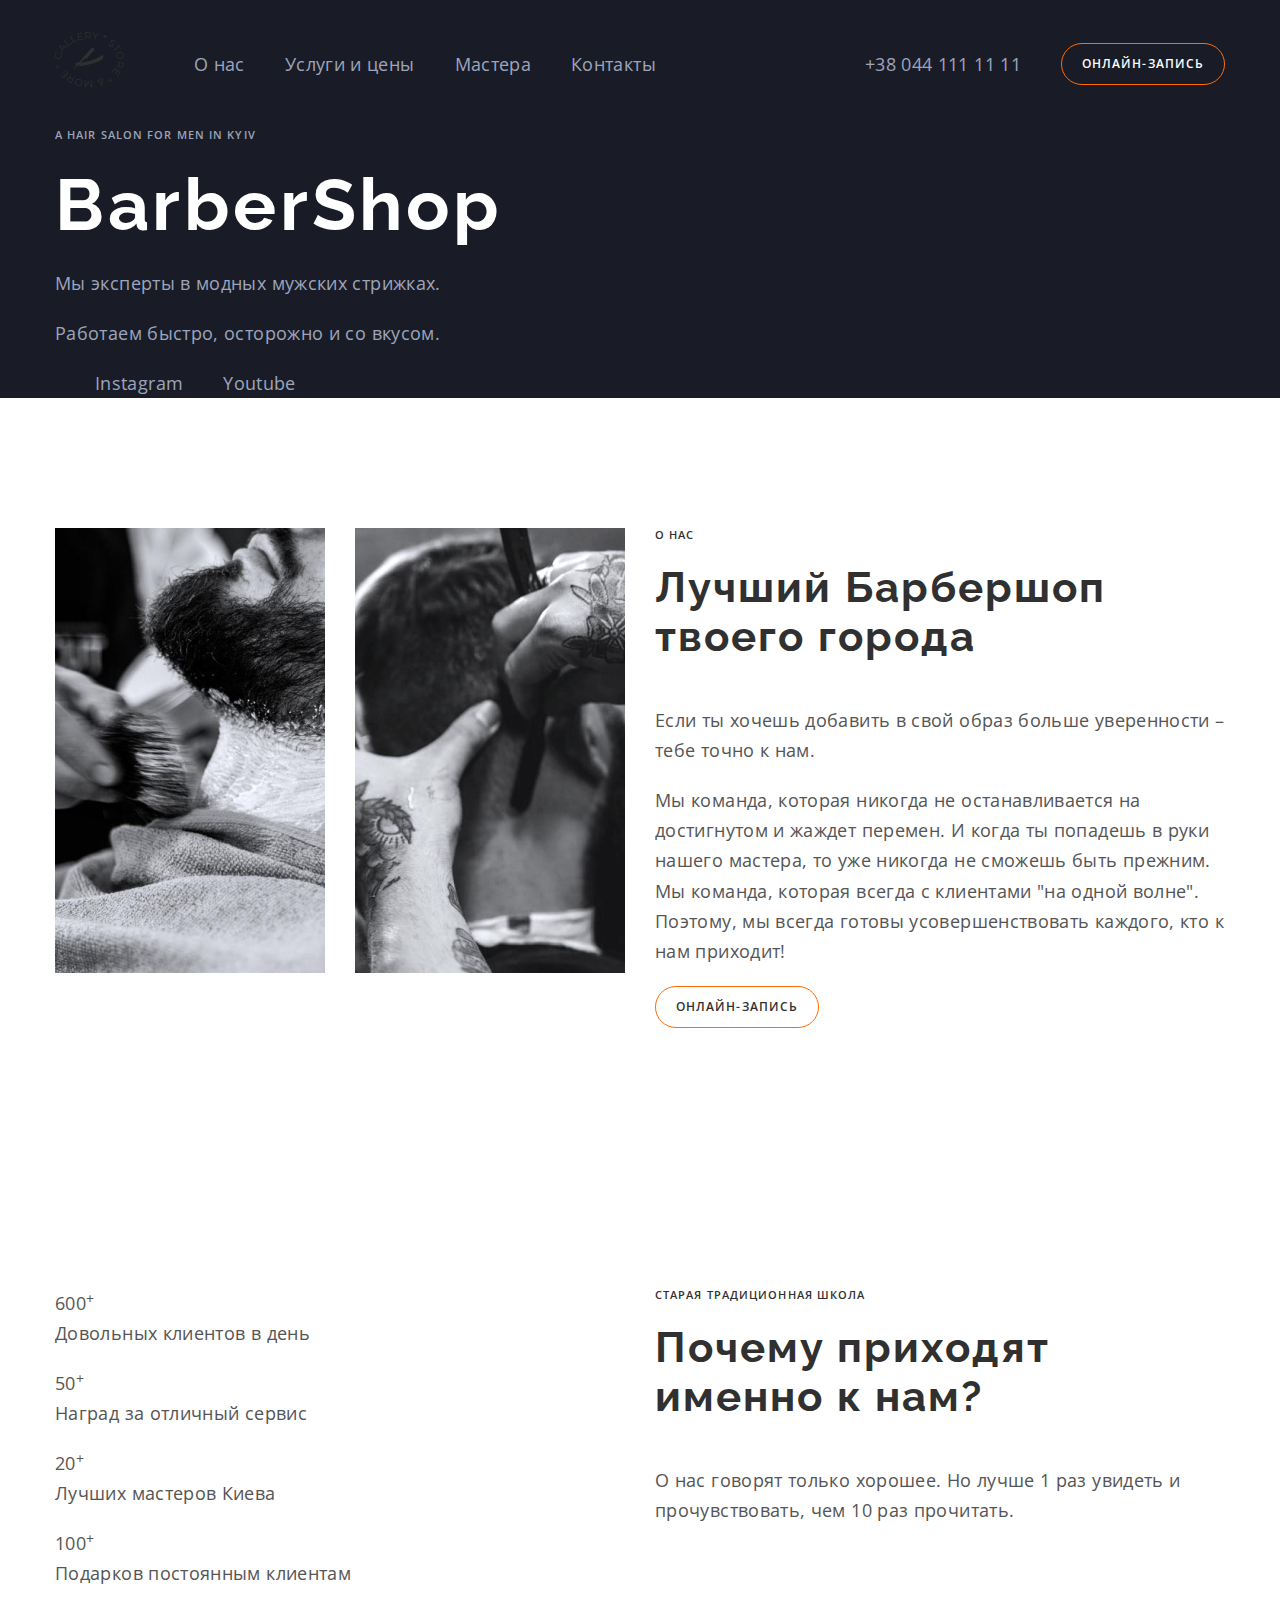
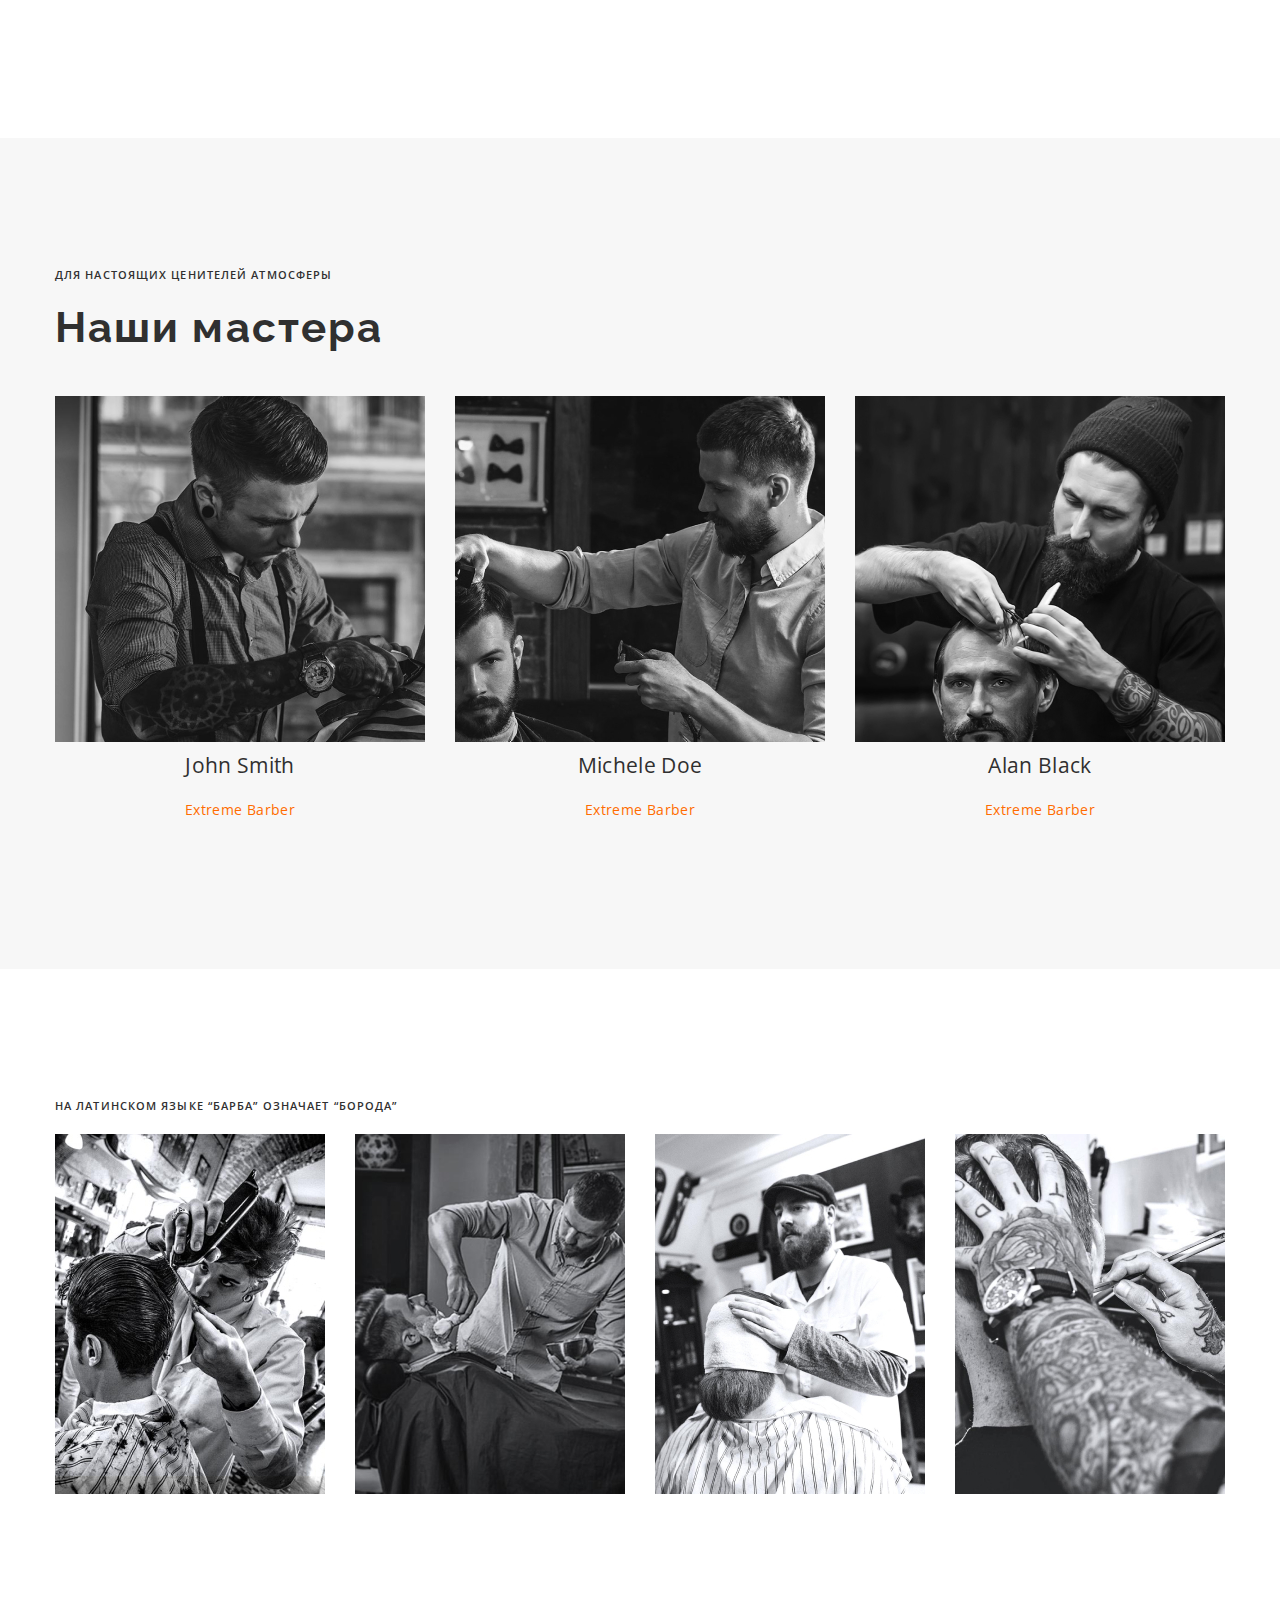
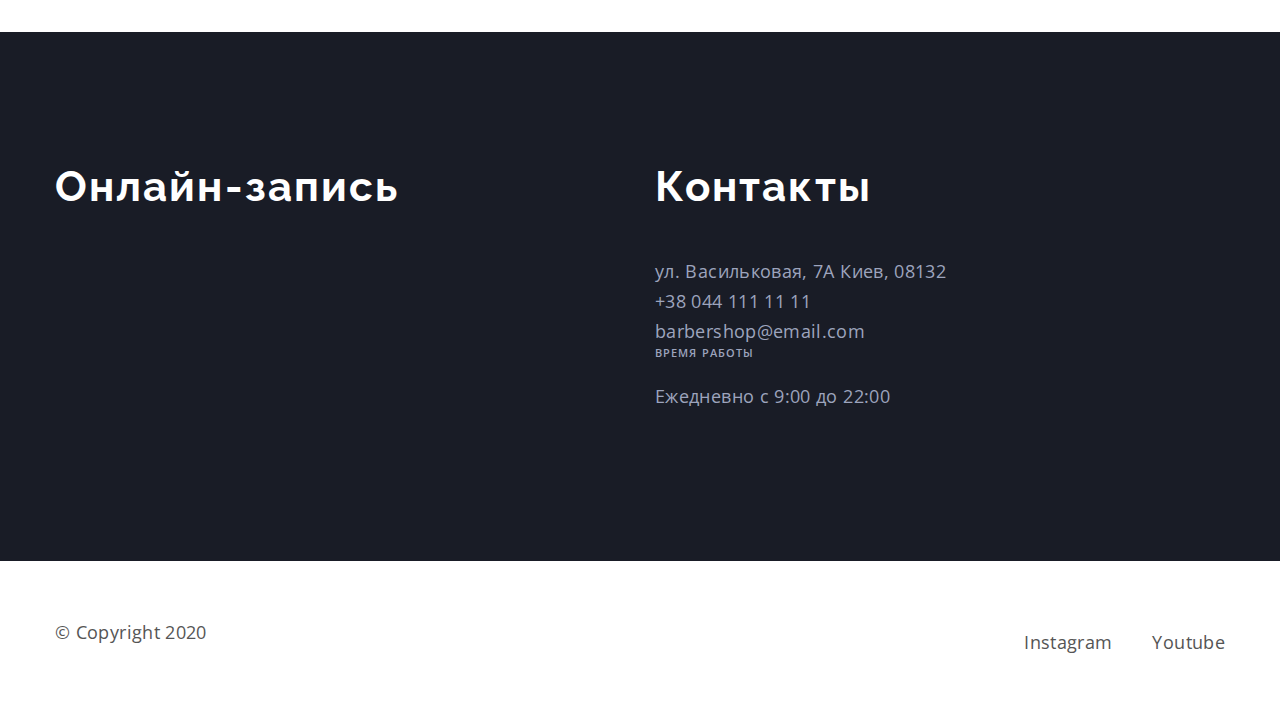
==== index.html @ 0abf2028 "box model" ====
<!DOCTYPE html>
<html lang="ru">
  <head>
    <meta charset="UTF-8" />
    <meta name="viewport" content="width=device-width, initial-scale=1.0" />
    <meta http-equiv="X-UA-Compatible" content="ie=edge" />
    <title>BarberShop</title>
    <link rel="preconnect" href="https://fonts.gstatic.com" />
    <link href="https://fonts.googleapis.com/css2?family=Open+Sans:wght@400;600;700&display=swap" rel="stylesheet" />
    <link
      rel="stylesheet"
      href="https://cdnjs.cloudflare.com/ajax/libs/modern-normalize/1.0.0/modern-normalize.min.css"
    />
    <link rel="stylesheet" href="./css/styles.css" />
  </head>
  <body>
    <header class="page-header dark-bg">
      <div class="container">
        <nav class="nav">
          <a class="link logo" href="./"><img src="./images/logo.svg" alt="Лого Барбершоп" /> </a>
          <ul class="menu list">
            <li class="menu-item"><a class="link" href="#about">О нас</a></li>
            <li class="menu-item"><a class="link" href="#price">Услуги и цены</a></li>
            <li class="menu-item"><a class="link" href="#team">Мастера</a></li>
            <li class="menu-item"><a class="link" href="#contacts">Контакты</a></li>
          </ul>
        </nav>
        <a class="link" href="tel:+380441111111">+38 044 111 11 11</a>
        <a class="link btn" href="#contact-form">онлайн-запись</a>
      </div>
    </header>
    <main>
      <section class="dark-bg hero">
        <div class="container">
          <div class="hero-content">
            <p class="title-label" lang="en">A hair salon for men in Kyiv</p>
            <h1 class="title page-title" lang="en">BarberShop</h1>
            <p>Мы эксперты в модных мужских стрижках.</p>
            <p>Работаем быстро, осторожно и со вкусом.</p>
          </div>
          <ul class="list socials-list">
            <li class="socials-item">
              <a class="link socials-link" href="https://www.instagram.com/" target="_blank" rel="noopener noreferrer"
                >Instagram</a
              >
            </li>
            <li class="socials-item">
              <a class="link socials-link" href="https://www.facebook.com/" target="_blank" rel="noopener noreferrer"
                >Youtube</a
              >
            </li>
          </ul>
        </div>
      </section>
      <section class="section about" id="about">
        <div class="container flexbox">
          <ul class="list flexbox content-box">
            <li class="content-box">
              <img src="./images/about/img-1.jpg" width="270" height="445" alt="Барбер за работой" />
            </li>
            <li class="content-box">
              <img src="./images/about/img-2.jpg" width="270" height="445" alt="Стрижка опасной бритвой" />
            </li>
          </ul>
          <div class="content-box">
            <p class="title-label">О нас</p>
            <h2 class="title section-title">Лучший Барбершоп твоего города</h2>
            <p>Если ты хочешь добавить в свой образ больше уверенности – тебе точно к нам.</p>
            <p>
              Мы команда, которая никогда не останавливается на достигнутом и жаждет перемен. И когда ты попадешь в руки
              нашего мастера, то
              <span class="white-space">уже никогда не сможешь быть прежним</span>. Мы команда, которая всегда с
              клиентами "на одной волне". Поэтому, мы всегда готовы усовершенствовать каждого, кто к нам приходит!
            </p>
            <button class="btn" type="button">онлайн-запись</button>
          </div>
        </div>
      </section>
      <!--<section class="price dark-bg" id="price">
        <p class="title-label">Проведи время в компании лучших мастеров</p>
        <h2 class="title section-title">Услуги и цены</h2>
        <ul class="list">
          <li><span>Мужская стрижка</span><span>от 300 грн.</span></li>
          <li><span>Стрижка бороды</span><span>от 200 грн.</span></li>
          <li><span>Стрижка усов</span><span>от 200 грн.</span></li>
          <li><span>Бритье опасной бритвой</span><span>от 200 грн.</span></li>
        </ul>
        <ul class="list">
          <li><span>Cтрижка у стажера</span><span>от 50 грн.</span></li>
          <li><span>Стрижка под насадку</span><span>от 200 грн.</span></li>
          <li><span>Детская стрижка (до 12 лет)</span><span>от 300 грн.</span></li>
          <li><span>Камуфлирование седины</span><span>от 200 грн.</span></li>
        </ul>
        <a class="link btn" href="#contact-form">онлайн-запись</a>
      </section>-->
      <section class="section benefits">
        <div class="container flexbox">
          <ul class="list content-box">
            <li>
              <span>600<sup>+</sup></span>
              <p>Довольных клиентов в день</p>
            </li>
            <li>
              <span>50<sup>+</sup></span>
              <p>Наград за отличный сервис</p>
            </li>
            <li>
              <span>20<sup>+</sup></span>
              <p>Лучших мастеров Киева</p>
            </li>
            <li>
              <span>100<sup>+</sup></span>
              <p>Подарков постоянным клиентам</p>
            </li>
          </ul>
          <div class="content-box">
            <p class="title-label">старая традиционная школа</p>
            <h2 class="title section-title">Почему приходят именно к нам?</h2>
            <p>О нас говорят только хорошее. Но лучше 1 раз увидеть и прочувствовать, чем 10 раз прочитать.</p>
          </div>
        </div>
      </section>
      <section class="section team" id="team">
        <div class="container">
          <p class="title-label">для настоящих ценителей атмосферы</p>
          <h2 class="title section-title">Наши мастера</h2>
          <ul class="list card-set team-list">
            <li class="item team-item">
              <img src="./images/team/img1.jpg" width="370" height="346" alt="Джон Смит" />
              <h3 class="team-item-name" lang="en">John Smith</h3>
              <p class="team-item-position" lang="en">Extreme Barber</p>
            </li>
            <li class="item team-item">
              <img src="./images/team/img2.jpg" width="370" height="346" alt="Майкл Доу" />
              <h3 class="team-item-name" lang="en">Michele Doe</h3>
              <p class="team-item-position" lang="en">Extreme Barber</p>
            </li>
            <li class="item team-item">
              <img src="./images/team/img3.jpg" width="370" height="346" alt="Алан Блэк" />
              <h3 class="team-item-name" lang="en">Alan Black</h3>
              <p class="team-item-position" lang="en">Extreme Barber</p>
            </li>
          </ul>
        </div>
      </section>
      <section class="section gallery">
        <div class="container">
          <p class="title-label">На латинском языке “барба” означает “борода”</p>
          <h2 class="title section-title visually-hidden">Галерея наших работ</h2>
          <ul class="list card-set">
            <li class="item gallery-item"><img src="./images/gallery/img-1.jpg" width="270" height="360" alt="" /></li>
            <li class="item gallery-item"><img src="./images/gallery/img-2.jpg" width="270" height="360" alt="" /></li>
            <li class="item gallery-item"><img src="./images/gallery/img-3.jpg" width="270" height="360" alt="" /></li>
            <li class="item gallery-item"><img src="./images/gallery/img-4.jpg" width="270" height="360" alt="" /></li>
          </ul>
        </div>
      </section>
      <div class="dark-bg">
        <div class="container flexbox">
          <section class="section content-box" id="contact-form">
            <h2 class="title section-title">Онлайн-запись</h2>
          </section>
          <section class="section content-box" id="contacts">
            <h2 class="title section-title">Контакты</h2>

            <address class="address">
              <ul class="list">
                <li>
                  <a class="link" href="https://goo.gl/maps/eCWbHf3CezRjAHAw8" target="_blank" rel="noopener noreferrer"
                    >ул. Васильковая, 7А Киев, 08132</a
                  >
                </li>
                <li><a class="link" href="tel:+380441111111">+38 044 111 11 11</a></li>
                <li><a class="link" href="mailto:barbershop@email.com">barbershop@email.com</a></li>
              </ul>
            </address>
            <section>
              <p class="title-label">время работы</p>
              <p>Ежедневно с 9:00 до 22:00</p>
            </section>
          </section>
        </div>
      </div>
    </main>
    <footer class="footer">
      <div class="container">
        <p>&copy; Copyright 2020</p>
        <ul class="list socials-list">
          <li class="socials-item">
            <a class="link socials-link" href="https://www.instagram.com/" target="_blank" rel="noopener noreferrer"
              >Instagram</a
            >
          </li>
          <li class="socials-item">
            <a class="link socials-link" href="https://www.facebook.com/" target="_blank" rel="noopener noreferrer"
              >Youtube</a
            >
          </li>
        </ul>
      </div>
    </footer>
  </body>
</html>
---- css/styles.css ----
@font-face {
  font-family: "Raleway";
  src: url(../fonts/raleway-v19-latin_cyrillic/raleway-v19-latin_cyrillic-700.woff) format("woff"),
    url(../fonts/raleway-v19-latin_cyrillic/raleway-v19-latin_cyrillic-700.woff2) format("woff2");
  font-weight: 700;
  font-style: normal;
  font-display: swap;
}

:root {
  --main-text-cl: #555555;
  --title-cl: #303030;
  --accent-cl: #ff6c00;
  --alt-text-cl: #9da4bd;
  --alt-title-cl: #ffffff;

  --dark-bg: #191c26;
  --second-bg: #f7f7f7;

  --main-font: "Open Sans", sans-serif;
  --title-font: "Raleway", sans-serif;
}

html {
  box-sizing: border-box;
}

*,
*::before,
*::after {
  box-sizing: inherit;
}

body {
  font-family: var(--main-font);
  font-size: 18px;
  line-height: 1.67;
  letter-spacing: 0.02em;
  color: var(--main-text-cl);
}

h1,
h2,
h3,
p {
  margin-top: 0;
}

p {
  margin-bottom: 20px;
}

.container {
  width: 1200px;
  padding-left: 15px;
  padding-right: 15px;
  margin-left: auto;
  margin-right: auto;
}

.visually-hidden {
  position: absolute !important;
  clip: rect(1px 1px 1px 1px);
  clip: rect(1px, 1px, 1px, 1px);
  padding: 0 !important;
  border: 0 !important;
  height: 1px !important;
  width: 1px !important;
  overflow: hidden;
}

.link {
  color: inherit;
  text-decoration: none;
}

.link:hover,
.link:focus {
  color: var(--accent-cl);
}

.list {
  margin: 0;
  padding-left: 0;
  list-style: none;
}

.address {
  font-style: inherit;
}

.menu {
  display: inline-flex;
}

.menu-item:not(:last-child) {
  margin-right: 40px;
}

.socials-list {
  display: flex;
}

.socials-item {
  margin-left: 40px;
}

.logo {
  display: inline-block;
  margin-right: 70px;
}

.btn {
  min-width: 160px;
  min-height: 40px;
  padding: 12px 20px;
  border: 1px solid var(--accent-cl);
  border-radius: 25px;
  font-weight: 600;
  font-size: 12px;
  line-height: 1.33;
  letter-spacing: 0.09em;
  text-transform: uppercase;
  color: var(--title-cl);
  background-color: transparent;
}

.btn:hover,
.btn:focus {
  color: var(--alt-title-cl);
  background-color: var(--accent-cl);
}

.title {
  font-family: var(--title-font);
  letter-spacing: 0.05em;
  color: #303030;
}

/* .white-space {
  white-space: nowrap;
} */

.page-title {
  margin-bottom: 20px;
  font-size: 72px;
  line-height: 1.18;
}

.section {
  padding-top: 130px;
  padding-bottom: 130px;
}

.section-title {
  margin-bottom: 44px;
  font-size: 42px;
  line-height: 1.17;
}

.flexbox {
  display: flex;
  justify-content: space-between;
}

.content-box {
  flex-basis: calc((100% - 30px) / 2);
  /* background-color: #eee; */
}

.title-label {
  margin-bottom: 20px;
  font-weight: 600;
  font-size: 11px;
  line-height: 1.36;
  letter-spacing: 0.1em;
  text-transform: uppercase;
  color: var(--title-cl);
}
.card-set {
  display: flex;
  flex-wrap: wrap;
  margin-left: -30px;
  margin-top: -30px;
}

.item {
  margin-left: 30px;
  margin-top: 30px;
}

.page-header {
  padding-top: 32px;
  padding-bottom: 32px;
}

.page-header .container {
  display: flex;
  align-items: center;
}

.page-header .btn {
  margin-left: 40px;
}

.nav {
  display: flex;
  align-items: center;
  margin-right: auto;
}

.hero-content {
  width: calc(100% / 12 * 5);
}

.team {
  background-color: var(--second-bg);
}

.team-item {
  flex-basis: calc((100% - 3 * 30px) / 3);
  text-align: center;
}

.team-item-name {
  font-weight: 400;
  line-height: 1.39;
  color: var(--title-cl);
}

.team-item-position {
  font-size: 14px;
  line-height: 1.36;
  color: var(--accent-cl);
}

.gallery-item {
  flex-basis: calc((100% - 4 * 30px) / 4);
  text-align: center;
}

.footer {
  padding-top: 56px;
  padding-bottom: 56px;
}

.footer .container {
  display: flex;
  justify-content: space-between;
  align-items: center;
}

.dark-bg {
  background-color: var(--dark-bg);
  color: var(--alt-text-cl);
}

.dark-bg .title,
.dark-bg .btn {
  color: var(--alt-title-cl);
}

.dark-bg .title-label {
  color: var(--alt-text-cl);
}
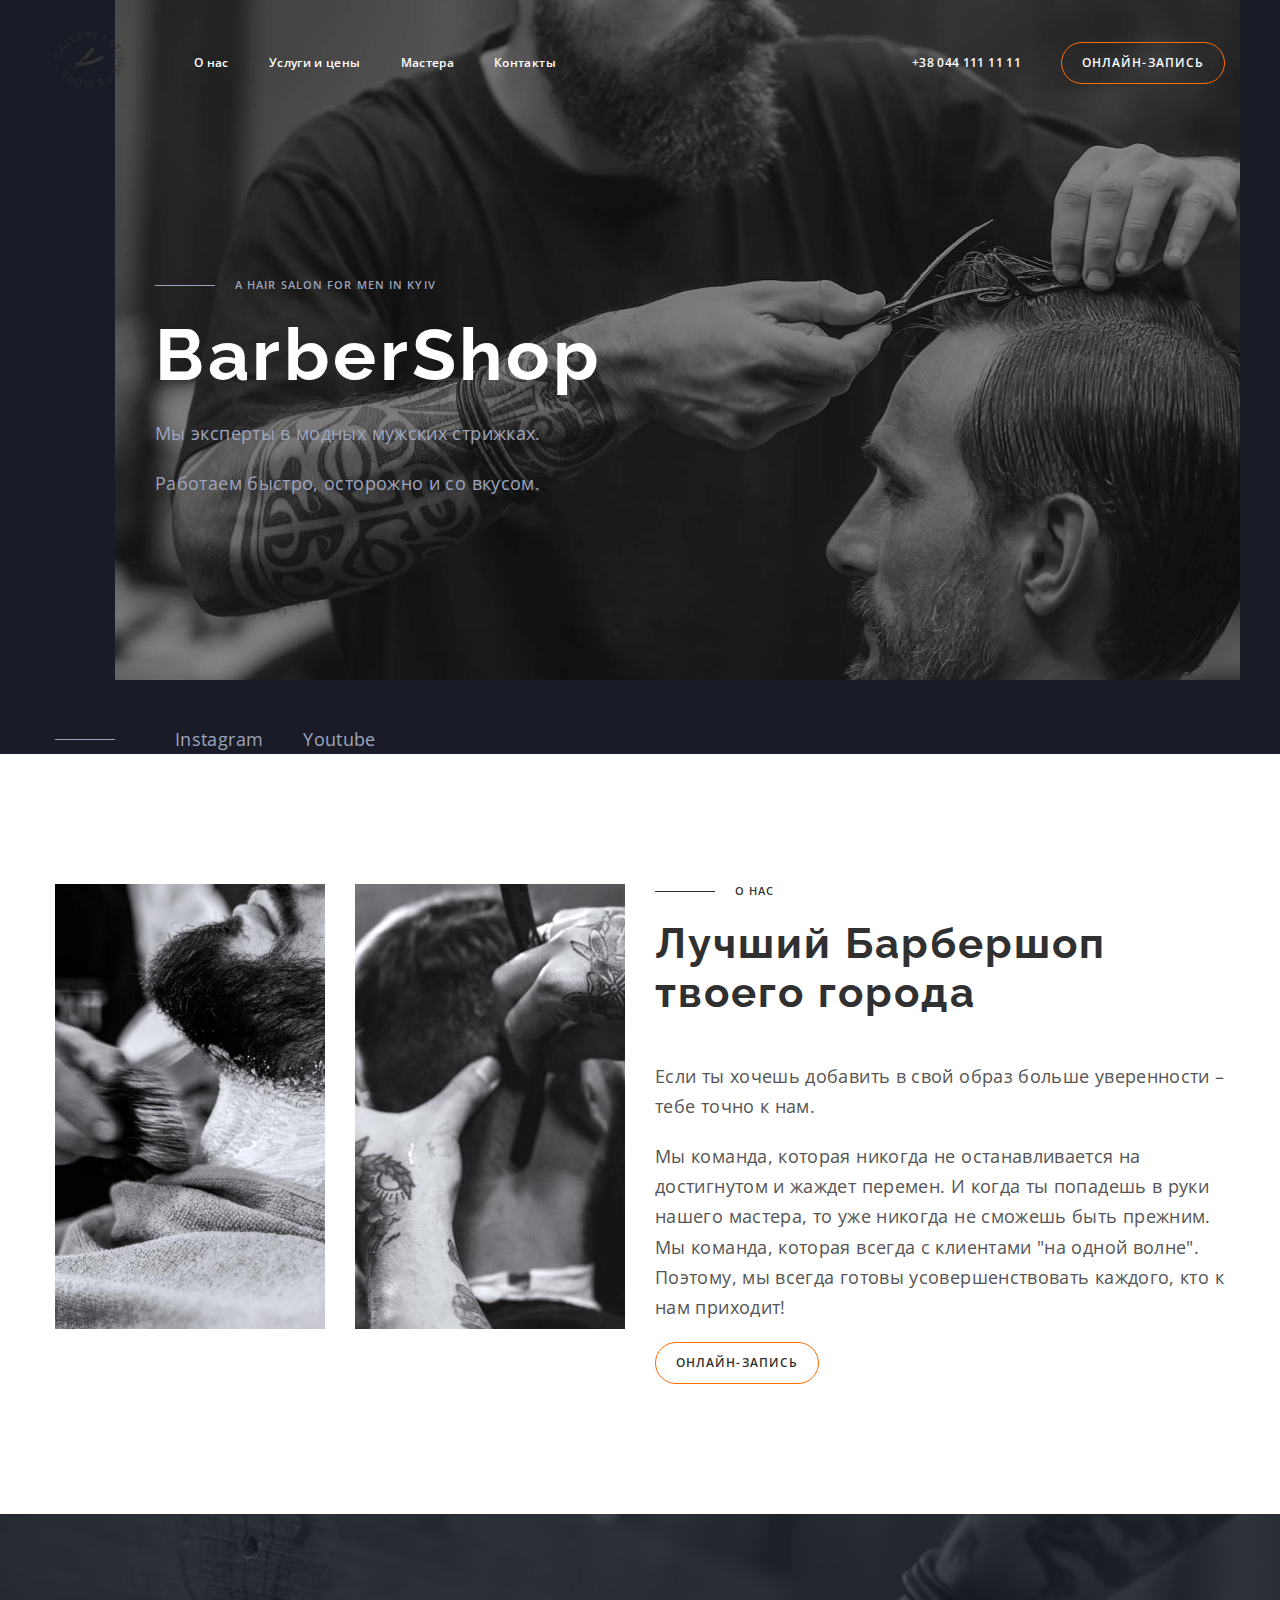
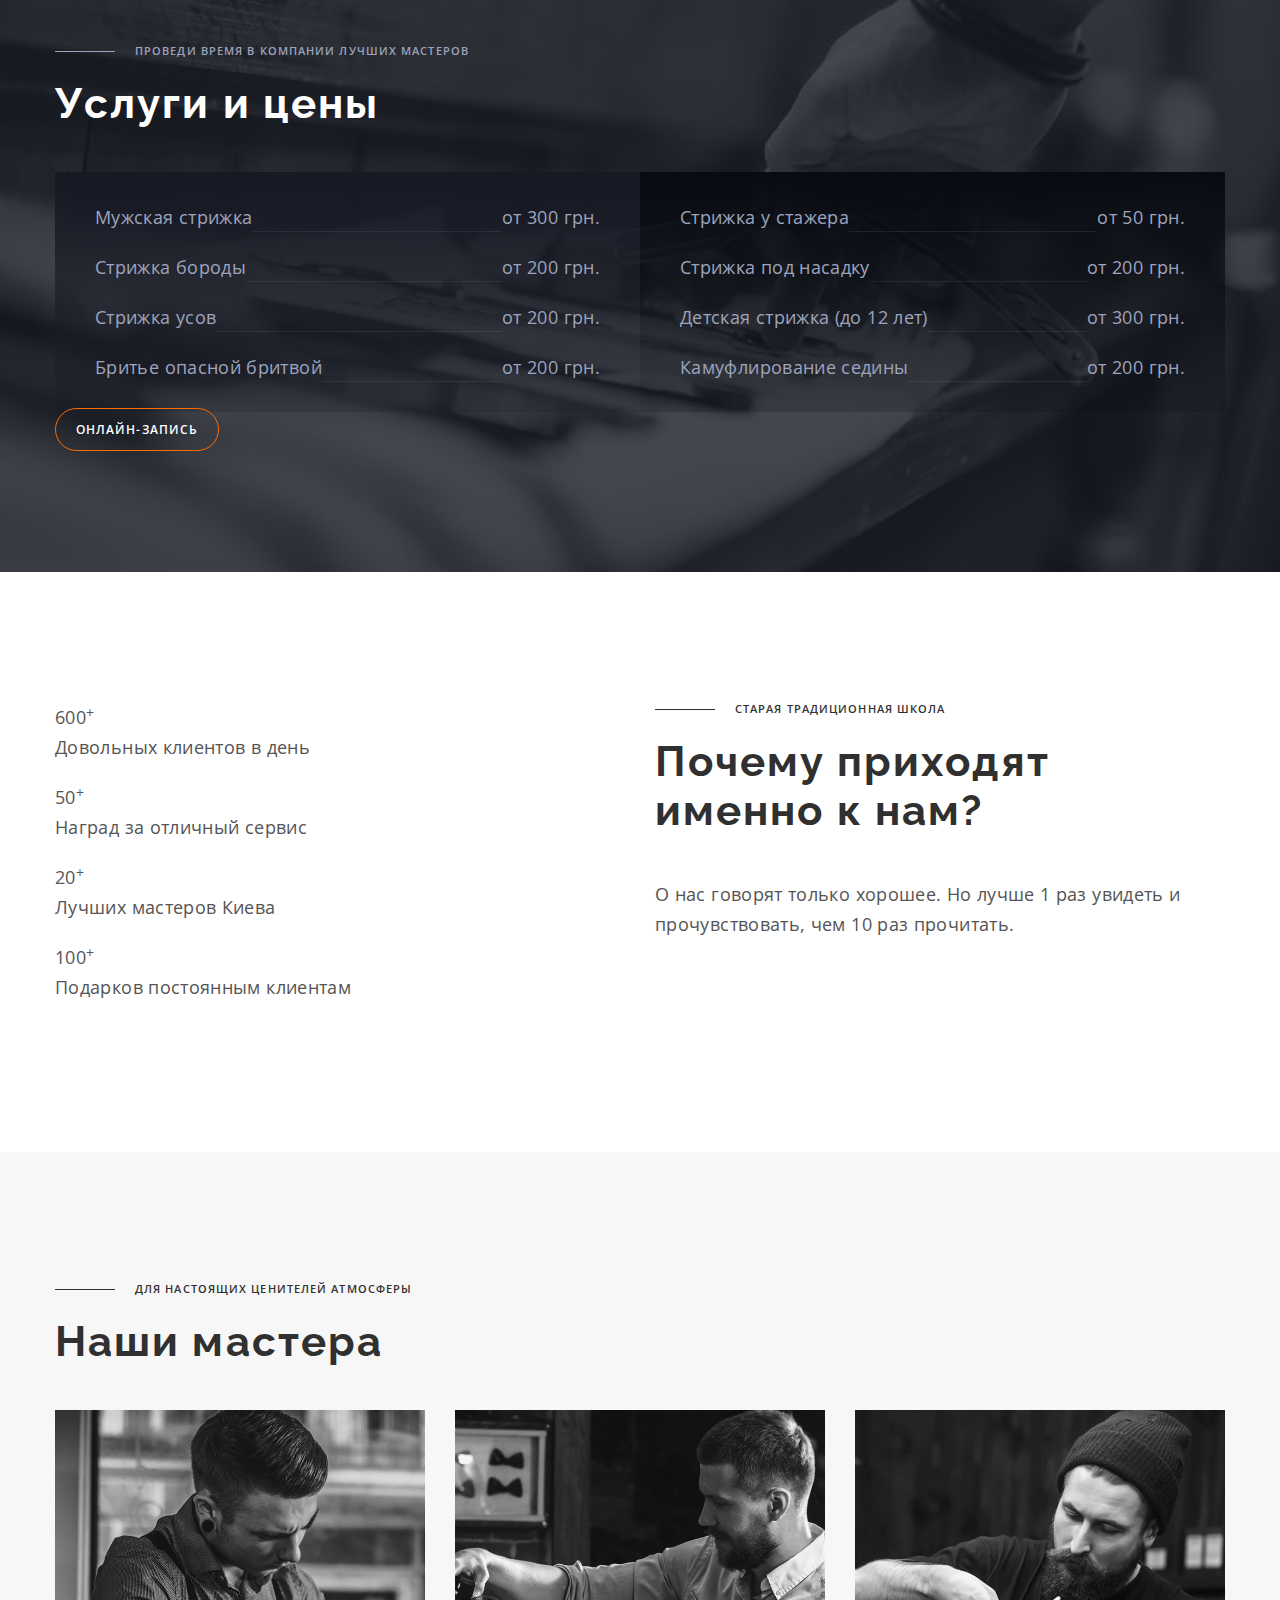
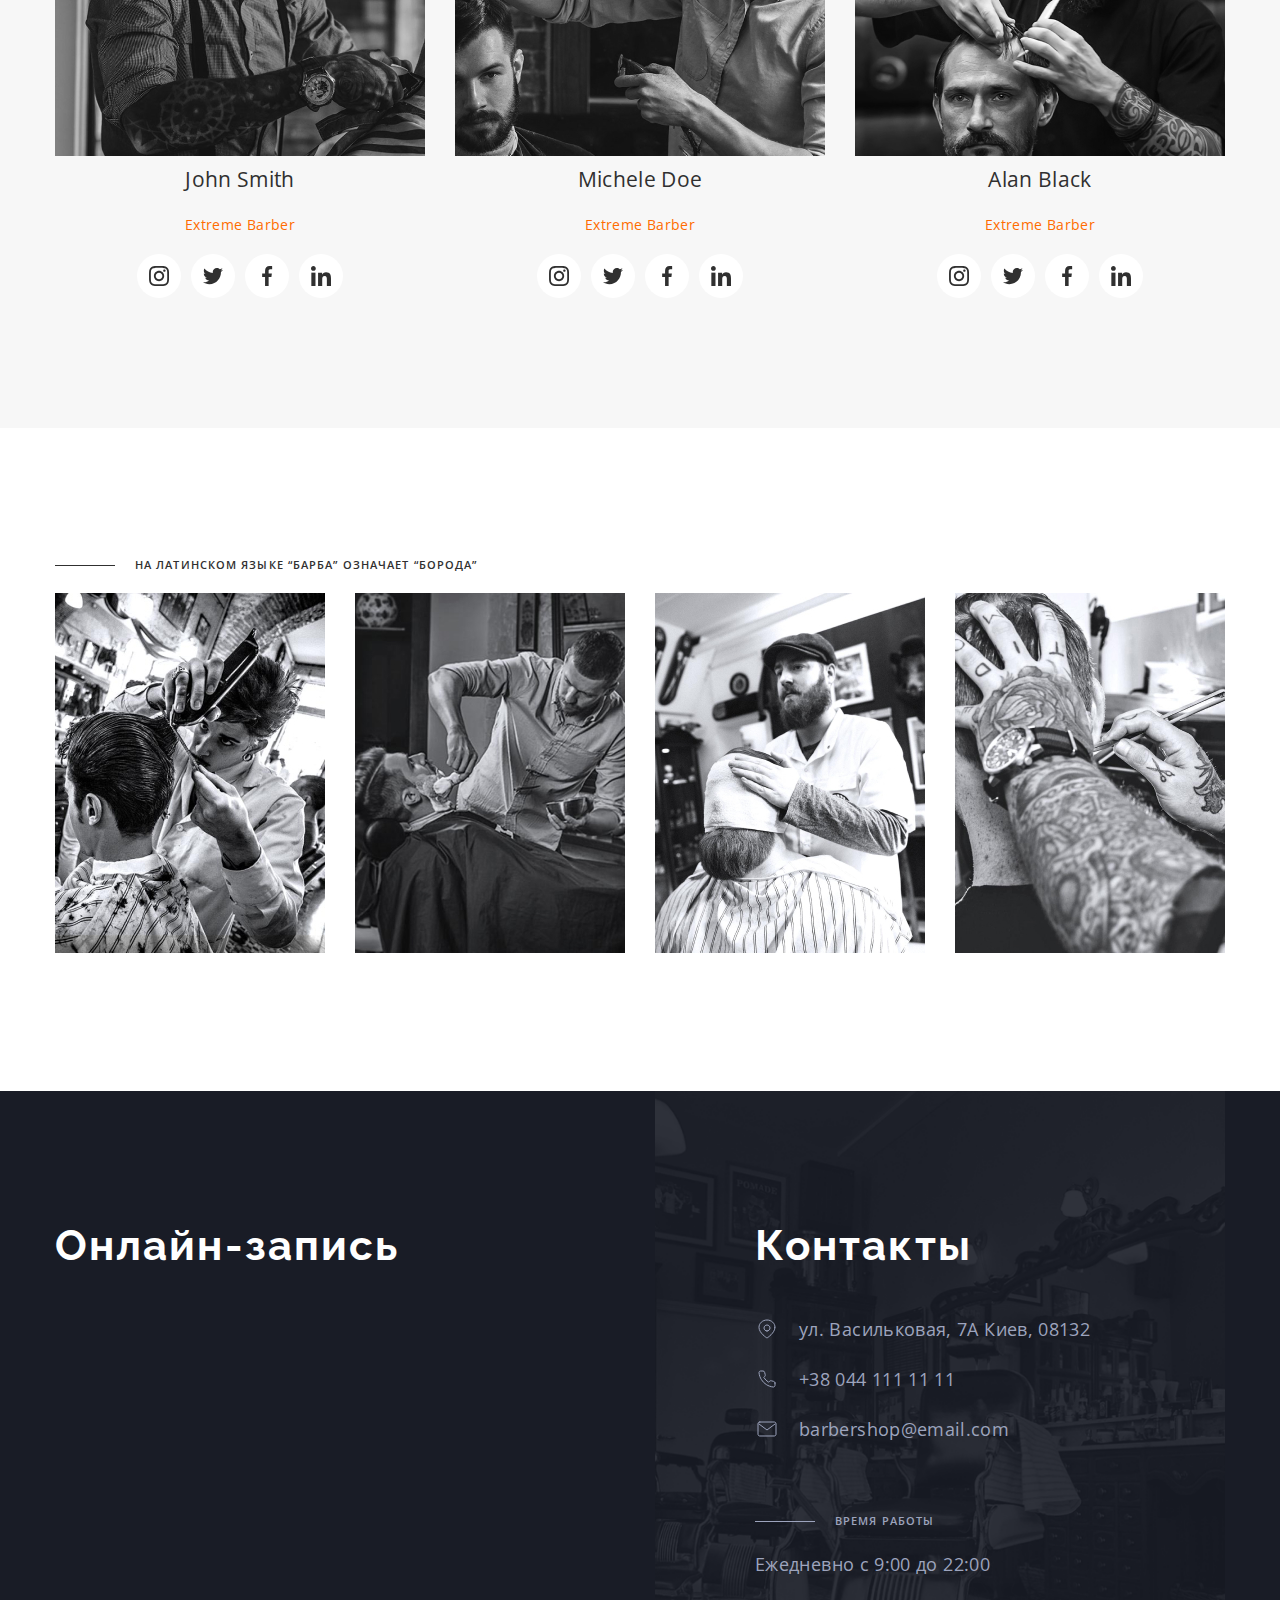
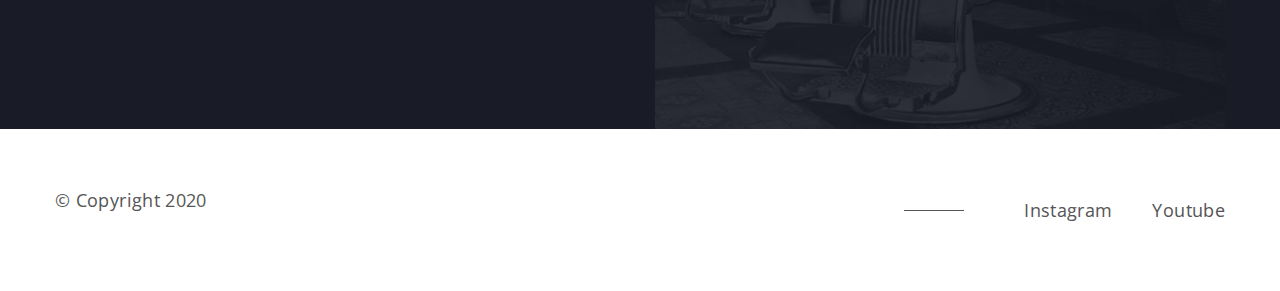
==== commit f9b398dd: "background/svg sprite" ====
--- a/index.html
+++ b/index.html
@@ -14,44 +14,45 @@
     <link rel="stylesheet" href="./css/styles.css" />
   </head>
   <body>
-    <header class="page-header dark-bg">
+    <header class="hero-header dark-bg">
       <div class="container">
-        <nav class="nav">
-          <a class="link logo" href="./"><img src="./images/logo.svg" alt="Лого Барбершоп" /> </a>
-          <ul class="menu list">
-            <li class="menu-item"><a class="link" href="#about">О нас</a></li>
-            <li class="menu-item"><a class="link" href="#price">Услуги и цены</a></li>
-            <li class="menu-item"><a class="link" href="#team">Мастера</a></li>
-            <li class="menu-item"><a class="link" href="#contacts">Контакты</a></li>
-          </ul>
-        </nav>
-        <a class="link" href="tel:+380441111111">+38 044 111 11 11</a>
-        <a class="link btn" href="#contact-form">онлайн-запись</a>
-      </div>
-    </header>
-    <main>
-      <section class="dark-bg hero">
-        <div class="container">
+        <section class="top-panel">
+          <nav class="nav">
+            <a class="link logo" href="./"><img src="./images/logo.svg" alt="Лого Барбершоп" /> </a>
+            <ul class="menu list">
+              <li class="menu-item"><a class="link" href="#about">О нас</a></li>
+              <li class="menu-item"><a class="link" href="#price">Услуги и цены</a></li>
+              <li class="menu-item"><a class="link" href="#team">Мастера</a></li>
+              <li class="menu-item"><a class="link" href="#contacts">Контакты</a></li>
+            </ul>
+          </nav>
+          <a class="link" href="tel:+380441111111">+38 044 111 11 11</a>
+          <a class="link btn" href="#contact-form">онлайн-запись</a>
+        </section>
+
+        <section class="">
           <div class="hero-content">
-            <p class="title-label" lang="en">A hair salon for men in Kyiv</p>
+            <p class="title-label line" lang="en">A hair salon for men in Kyiv</p>
             <h1 class="title page-title" lang="en">BarberShop</h1>
             <p>Мы эксперты в модных мужских стрижках.</p>
             <p>Работаем быстро, осторожно и со вкусом.</p>
           </div>
-          <ul class="list socials-list">
+          <ul class="list socials-list line">
             <li class="socials-item">
-              <a class="link socials-link" href="https://www.instagram.com/" target="_blank" rel="noopener noreferrer"
-                >Instagram</a
-              >
+              <a class="link socials-link" href="https://www.instagram.com/" target="_blank" rel="noopener noreferrer">
+                Instagram
+              </a>
             </li>
             <li class="socials-item">
-              <a class="link socials-link" href="https://www.facebook.com/" target="_blank" rel="noopener noreferrer"
-                >Youtube</a
-              >
-            </li>
-          </ul>
-        </div>
-      </section>
+              <a class="link socials-link" href="https://www.facebook.com/" target="_blank" rel="noopener noreferrer">
+                Youtube
+              </a>
+            </li>
+          </ul>
+        </section>
+      </div>
+    </header>
+    <main>
       <section class="section about" id="about">
         <div class="container flexbox">
           <ul class="list flexbox content-box">
@@ -63,7 +64,7 @@
             </li>
           </ul>
           <div class="content-box">
-            <p class="title-label">О нас</p>
+            <p class="title-label line">О нас</p>
             <h2 class="title section-title">Лучший Барбершоп твоего города</h2>
             <p>Если ты хочешь добавить в свой образ больше уверенности – тебе точно к нам.</p>
             <p>
@@ -76,23 +77,29 @@
           </div>
         </div>
       </section>
-      <!--<section class="price dark-bg" id="price">
-        <p class="title-label">Проведи время в компании лучших мастеров</p>
-        <h2 class="title section-title">Услуги и цены</h2>
-        <ul class="list">
-          <li><span>Мужская стрижка</span><span>от 300 грн.</span></li>
-          <li><span>Стрижка бороды</span><span>от 200 грн.</span></li>
-          <li><span>Стрижка усов</span><span>от 200 грн.</span></li>
-          <li><span>Бритье опасной бритвой</span><span>от 200 грн.</span></li>
-        </ul>
-        <ul class="list">
-          <li><span>Cтрижка у стажера</span><span>от 50 грн.</span></li>
-          <li><span>Стрижка под насадку</span><span>от 200 грн.</span></li>
-          <li><span>Детская стрижка (до 12 лет)</span><span>от 300 грн.</span></li>
-          <li><span>Камуфлирование седины</span><span>от 200 грн.</span></li>
-        </ul>
-        <a class="link btn" href="#contact-form">онлайн-запись</a>
-      </section>-->
+      <section class="section price dark-bg" id="price">
+        <div class="container">
+          <p class="title-label line">Проведи время в компании лучших мастеров</p>
+          <h2 class="title section-title">Услуги и цены</h2>
+          <div class="price-wrap">
+            <ul class="list price-list">
+              <li class="price-item"><span class="price-serv">Мужская стрижка</span><span>от 300 грн.</span></li>
+              <li class="price-item"><span class="price-serv">Стрижка бороды</span><span>от 200 грн.</span></li>
+              <li class="price-item"><span class="price-serv">Стрижка усов</span><span>от 200 грн.</span></li>
+              <li class="price-item"><span class="price-serv">Бритье опасной бритвой</span><span>от 200 грн.</span></li>
+            </ul>
+            <ul class="list price-list">
+              <li class="price-item"><span class="price-serv">Cтрижка у стажера</span><span>от 50 грн.</span></li>
+              <li class="price-item"><span class="price-serv">Стрижка под насадку</span><span>от 200 грн.</span></li>
+              <li class="price-item">
+                <span class="price-serv">Детская стрижка (до 12 лет)</span><span>от 300 грн.</span>
+              </li>
+              <li class="price-item"><span class="price-serv">Камуфлирование седины</span><span>от 200 грн.</span></li>
+            </ul>
+          </div>
+          <a class="link btn" href="#contact-form">онлайн-запись</a>
+        </div>
+      </section>
       <section class="section benefits">
         <div class="container flexbox">
           <ul class="list content-box">
@@ -114,7 +121,7 @@
             </li>
           </ul>
           <div class="content-box">
-            <p class="title-label">старая традиционная школа</p>
+            <p class="title-label line">старая традиционная школа</p>
             <h2 class="title section-title">Почему приходят именно к нам?</h2>
             <p>О нас говорят только хорошее. Но лучше 1 раз увидеть и прочувствовать, чем 10 раз прочитать.</p>
           </div>
@@ -122,30 +129,120 @@
       </section>
       <section class="section team" id="team">
         <div class="container">
-          <p class="title-label">для настоящих ценителей атмосферы</p>
+          <p class="title-label line">для настоящих ценителей атмосферы</p>
           <h2 class="title section-title">Наши мастера</h2>
           <ul class="list card-set team-list">
             <li class="item team-item">
               <img src="./images/team/img1.jpg" width="370" height="346" alt="Джон Смит" />
               <h3 class="team-item-name" lang="en">John Smith</h3>
               <p class="team-item-position" lang="en">Extreme Barber</p>
+              <ul class="list social-icons">
+                <li class="social-icons-item">
+                  <a href="" class="social-icons-link" target="_blank" rel="noopener noreferrer">
+                    <svg class="social-icons-svg" width="20" height="20">
+                      <use href="./images/icons/sprite.svg#icon-instagram"></use>
+                    </svg>
+                  </a>
+                </li>
+                <li class="social-icons-item">
+                  <a href="" class="social-icons-link" target="_blank" rel="noopener noreferrer">
+                    <svg class="social-icons-svg">
+                      <use href="./images/icons/sprite.svg#icon-twitter"></use>
+                    </svg>
+                  </a>
+                </li>
+                <li class="social-icons-item">
+                  <a href="" class="social-icons-link" target="_blank" rel="noopener noreferrer">
+                    <svg class="social-icons-svg">
+                      <use href="./images/icons/sprite.svg#icon-facebook"></use>
+                    </svg>
+                  </a>
+                </li>
+                <li class="social-icons-item">
+                  <a href="" class="social-icons-link" target="_blank" rel="noopener noreferrer">
+                    <svg class="social-icons-svg">
+                      <use href="./images/icons/sprite.svg#icon-linkedin"></use>
+                    </svg>
+                  </a>
+                </li>
+              </ul>
             </li>
             <li class="item team-item">
               <img src="./images/team/img2.jpg" width="370" height="346" alt="Майкл Доу" />
               <h3 class="team-item-name" lang="en">Michele Doe</h3>
               <p class="team-item-position" lang="en">Extreme Barber</p>
+              <ul class="list social-icons">
+                <li class="social-icons-item">
+                  <a href="" class="social-icons-link" target="_blank" rel="noopener noreferrer">
+                    <svg class="social-icons-svg" width="20" height="20">
+                      <use href="./images/icons/sprite.svg#icon-instagram"></use>
+                    </svg>
+                  </a>
+                </li>
+                <li class="social-icons-item">
+                  <a href="" class="social-icons-link" target="_blank" rel="noopener noreferrer">
+                    <svg class="social-icons-svg">
+                      <use href="./images/icons/sprite.svg#icon-twitter"></use>
+                    </svg>
+                  </a>
+                </li>
+                <li class="social-icons-item">
+                  <a href="" class="social-icons-link" target="_blank" rel="noopener noreferrer">
+                    <svg class="social-icons-svg">
+                      <use href="./images/icons/sprite.svg#icon-facebook"></use>
+                    </svg>
+                  </a>
+                </li>
+                <li class="social-icons-item">
+                  <a href="" class="social-icons-link" target="_blank" rel="noopener noreferrer">
+                    <svg class="social-icons-svg">
+                      <use href="./images/icons/sprite.svg#icon-linkedin"></use>
+                    </svg>
+                  </a>
+                </li>
+              </ul>
             </li>
             <li class="item team-item">
               <img src="./images/team/img3.jpg" width="370" height="346" alt="Алан Блэк" />
               <h3 class="team-item-name" lang="en">Alan Black</h3>
               <p class="team-item-position" lang="en">Extreme Barber</p>
+              <ul class="list social-icons">
+                <li class="social-icons-item">
+                  <a href="" class="social-icons-link" target="_blank" rel="noopener noreferrer">
+                    <svg class="social-icons-svg" width="20" height="20">
+                      <use href="./images/icons/sprite.svg#icon-instagram"></use>
+                    </svg>
+                  </a>
+                </li>
+                <li class="social-icons-item">
+                  <a href="" class="social-icons-link" target="_blank" rel="noopener noreferrer">
+                    <svg class="social-icons-svg">
+                      <use href="./images/icons/sprite.svg#icon-twitter"></use>
+                    </svg>
+                  </a>
+                </li>
+                <li class="social-icons-item">
+                  <a href="" class="social-icons-link" target="_blank" rel="noopener noreferrer">
+                    <svg class="social-icons-svg">
+                      <use href="./images/icons/sprite.svg#icon-facebook"></use>
+                    </svg>
+                  </a>
+                </li>
+                <li class="social-icons-item">
+                  <a href="" class="social-icons-link" target="_blank" rel="noopener noreferrer">
+                    <svg class="social-icons-svg">
+                      <use href="./images/icons/sprite.svg#icon-linkedin"></use>
+                    </svg>
+                  </a>
+                </li>
+              </ul>
             </li>
           </ul>
         </div>
       </section>
       <section class="section gallery">
         <div class="container">
-          <p class="title-label">На латинском языке “барба” означает “борода”</p>
+          <p class="title-label line">На латинском языке “барба” означает “борода”</p>
           <h2 class="title section-title visually-hidden">Галерея наших работ</h2>
           <ul class="list card-set">
             <li class="item gallery-item"><img src="./images/gallery/img-1.jpg" width="270" height="360" alt="" /></li>
@@ -160,22 +257,44 @@
           <section class="section content-box" id="contact-form">
             <h2 class="title section-title">Онлайн-запись</h2>
           </section>
-          <section class="section content-box" id="contacts">
+          <section class="section contacts content-box" id="contacts">
             <h2 class="title section-title">Контакты</h2>
 
             <address class="address">
-              <ul class="list">
-                <li>
-                  <a class="link" href="https://goo.gl/maps/eCWbHf3CezRjAHAw8" target="_blank" rel="noopener noreferrer"
-                    >ул. Васильковая, 7А Киев, 08132</a
+              <ul class="list address-list">
+                <li class="address-item">
+                  <a
+                    class="link address-link"
+                    href="https://goo.gl/maps/eCWbHf3CezRjAHAw8"
+                    target="_blank"
+                    rel="noopener noreferrer"
                   >
-                </li>
-                <li><a class="link" href="tel:+380441111111">+38 044 111 11 11</a></li>
-                <li><a class="link" href="mailto:barbershop@email.com">barbershop@email.com</a></li>
+                    <svg class="address-icon">
+                      <use href="./images/icons/sprite.svg#icon-map-pin"></use>
+                    </svg>
+                    ул. Васильковая, 7А Киев, 08132
+                  </a>
+                </li>
+                <li class="address-item">
+                  <a class="link address-link" href="tel:+380441111111">
+                    <svg class="address-icon">
+                      <use href="./images/icons/sprite.svg#icon-phone"></use>
+                    </svg>
+                    +38 044 111 11 11
+                  </a>
+                </li>
+                <li class="address-item">
+                  <a class="link address-link" href="mailto:barbershop@email.com">
+                    <svg class="address-icon">
+                      <use href="./images/icons/sprite.svg#icon-mail"></use>
+                    </svg>
+                    barbershop@email.com
+                  </a>
+                </li>
               </ul>
             </address>
             <section>
-              <p class="title-label">время работы</p>
+              <p class="title-label line line">время работы</p>
               <p>Ежедневно с 9:00 до 22:00</p>
             </section>
           </section>
@@ -185,7 +304,7 @@
     <footer class="footer">
       <div class="container">
         <p>&copy; Copyright 2020</p>
-        <ul class="list socials-list">
+        <ul class="list socials-list line">
           <li class="socials-item">
             <a class="link socials-link" href="https://www.instagram.com/" target="_blank" rel="noopener noreferrer"
               >Instagram</a
--- a/css/styles.css
+++ b/css/styles.css
@@ -85,8 +85,34 @@
   list-style: none;
 }
 
+.line:before {
+  content: "";
+  display: block;
+  width: 60px;
+  height: 1px;
+  margin-right: 20px;
+  background-color: currentColor;
+}
+
 .address {
   font-style: inherit;
+  margin-bottom: 70px;
+}
+
+.address-item:not(:last-child) {
+  margin-bottom: 20px;
+}
+
+.address-link {
+  display: flex;
+  align-items: center;
+}
+
+.address-icon {
+  width: 24px;
+  height: 24px;
+  margin-right: 20px;
+  stroke: currentColor;
 }
 
 .menu {
@@ -99,10 +125,40 @@
 
 .socials-list {
   display: flex;
+  align-items: center;
 }
 
 .socials-item {
   margin-left: 40px;
+}
+
+.social-icons {
+  display: inline-flex;
+}
+
+.social-icons-item:not(:last-child) {
+  margin-right: 10px;
+}
+
+.social-icons-link {
+  display: flex;
+  align-items: center;
+  justify-content: center;
+  width: 44px;
+  height: 44px;
+  border-radius: 50%;
+  background-color: #ffffff;
+}
+
+.social-icons-link:hover .social-icons-svg,
+.social-icons-link:focus .social-icons-svg {
+  fill: var(--accent-cl);
+}
+
+.social-icons-svg {
+  width: 20px;
+  height: 20px;
+  fill: var(--title-cl);
 }
 
 .logo {
@@ -169,6 +225,8 @@
 }
 
 .title-label {
+  display: flex;
+  align-items: center;
   margin-bottom: 20px;
   font-weight: 600;
   font-size: 11px;
@@ -189,28 +247,84 @@
   margin-top: 30px;
 }
 
-.page-header {
+.top-panel {
   padding-top: 32px;
-  padding-bottom: 32px;
-}
-
-.page-header .container {
-  display: flex;
-  align-items: center;
-}
-
-.page-header .btn {
+}
+
+.top-panel {
+  display: flex;
+  align-items: center;
+  font-weight: 600;
+  font-size: 12px;
+  color: #fff;
+}
+
+.top-panel .btn {
   margin-left: 40px;
+  color: #fff;
 }
 
 .nav {
   display: flex;
   align-items: center;
   margin-right: auto;
+}
+
+.hero-header .container {
+  background-image: url(../images/hero/img1.jpg);
+  background-repeat: no-repeat;
+  background-position: top right;
 }
 
 .hero-content {
   width: calc(100% / 12 * 5);
+  padding-top: 184px;
+  padding-bottom: 206px;
+  padding-left: 100px;
+}
+
+.price {
+  background-image: url(../images/price/bg.png);
+  background-repeat: no-repeat;
+  background-position: center;
+  background-size: cover;
+}
+
+.price-wrap {
+  display: flex;
+}
+
+.price-list {
+  width: 50%;
+  padding: 30px 40px;
+  background-image: linear-gradient(180deg, #171a24 0%, rgba(23, 26, 36, 0.2) 100%);
+}
+
+.price-list:last-child {
+  background-image: linear-gradient(180deg, #090b13 0%, rgba(9, 11, 19, 0.2) 100%);
+}
+
+.price-item {
+  display: flex;
+  justify-content: space-between;
+}
+
+.price-serv {
+  display: flex;
+  align-items: flex-end;
+  flex-grow: 1;
+}
+
+.price-serv:after {
+  content: "";
+  display: block;
+  flex-grow: 1;
+  height: 1px;
+  background-color: rgba(157, 164, 189, 0.12);
+}
+
+.price-item:not(:last-child) {
+  margin-bottom: 20px;
 }
 
 .team {
@@ -239,6 +353,15 @@
   text-align: center;
 }
 
+.contacts {
+  padding-left: 100px;
+  padding-right: 100px;
+  background-image: url(../images/contacts/bg.png);
+  background-repeat: no-repeat;
+  background-position: bottom left;
+  background-size: cover;
+}
+
 .footer {
   padding-top: 56px;
   padding-bottom: 56px;
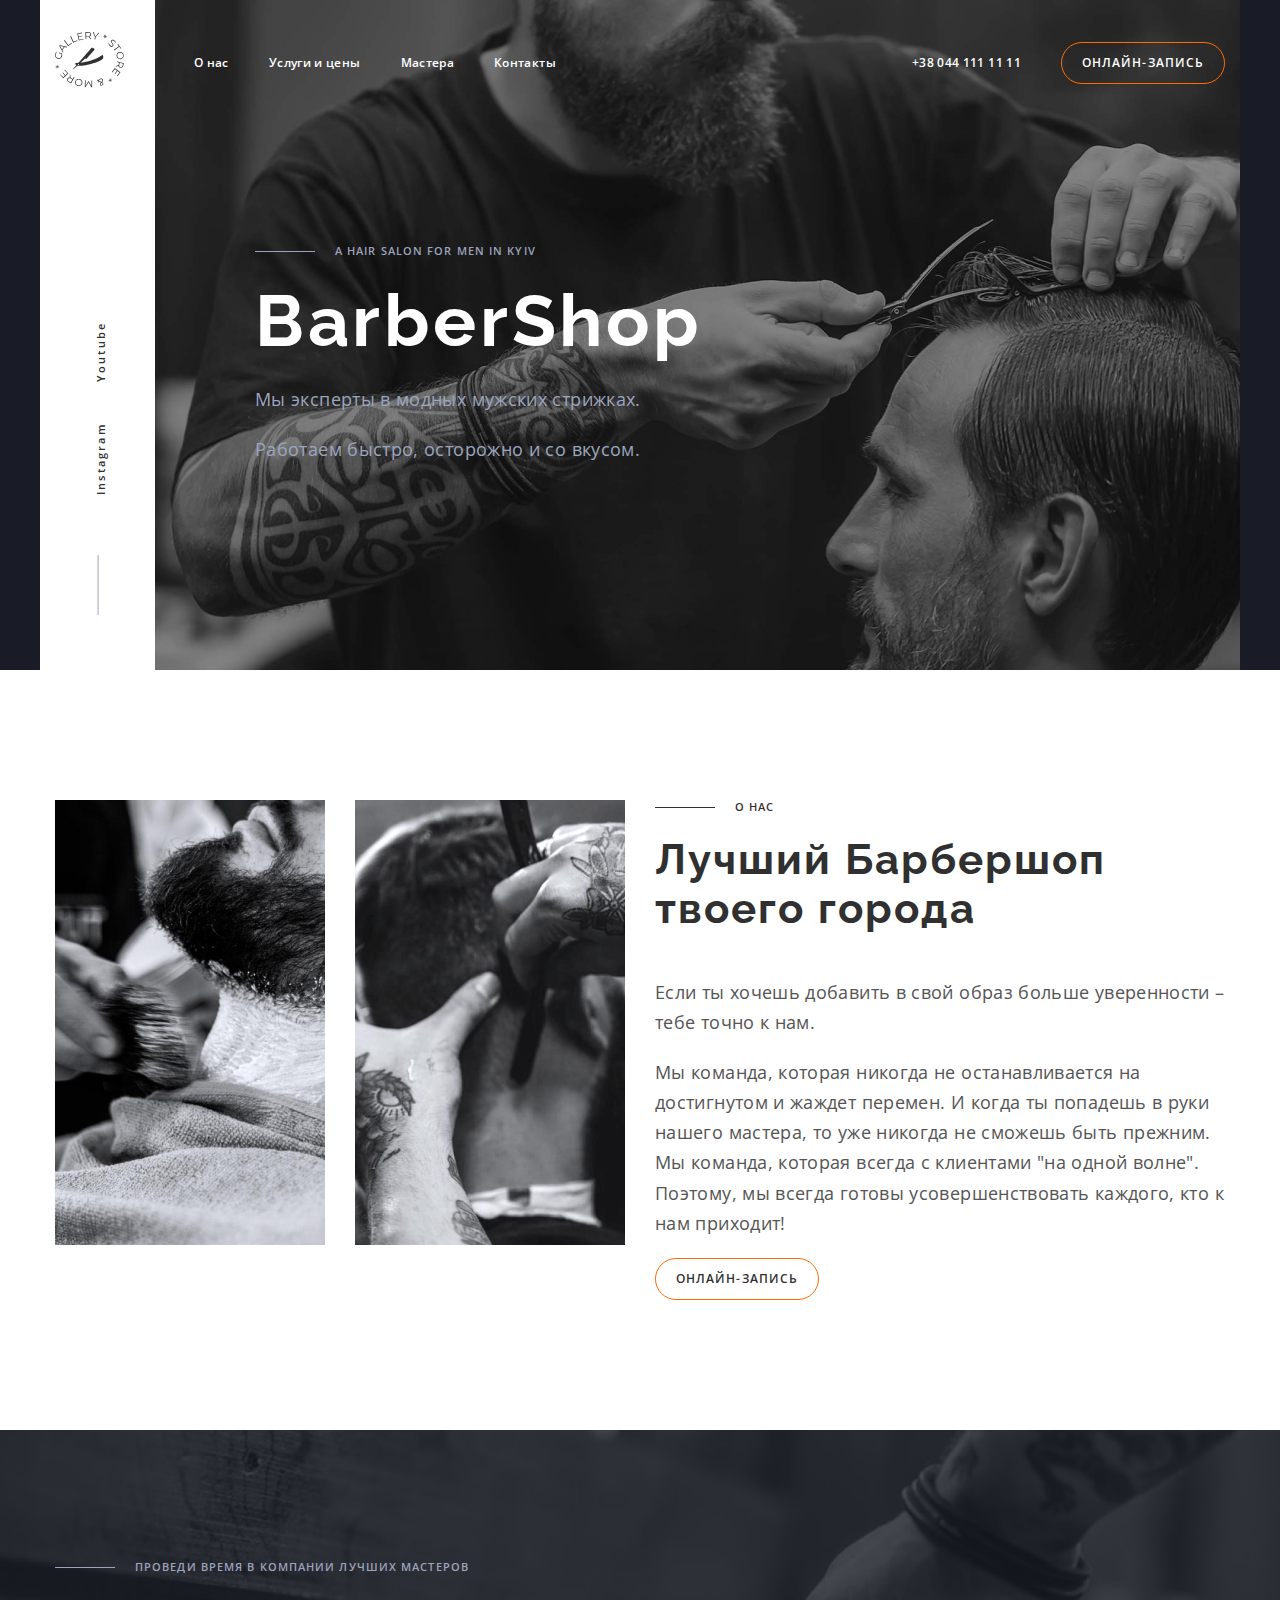
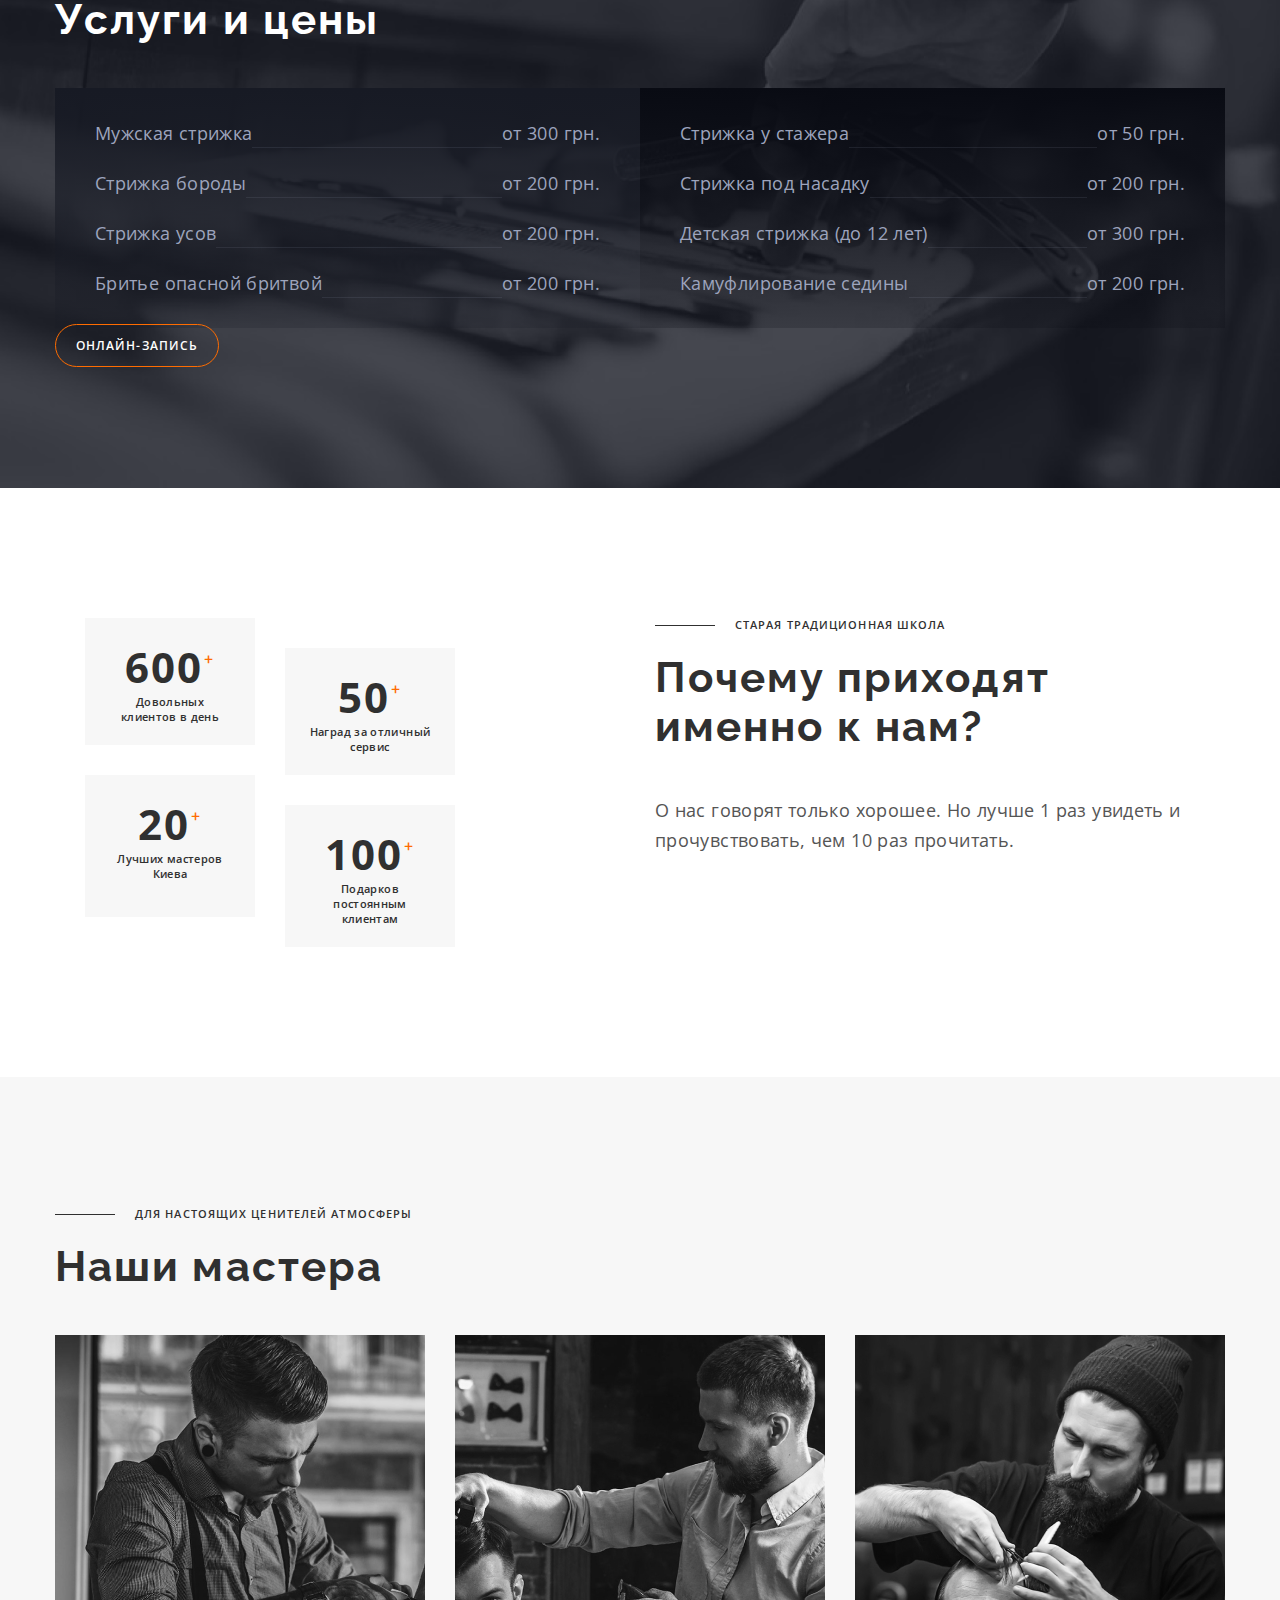
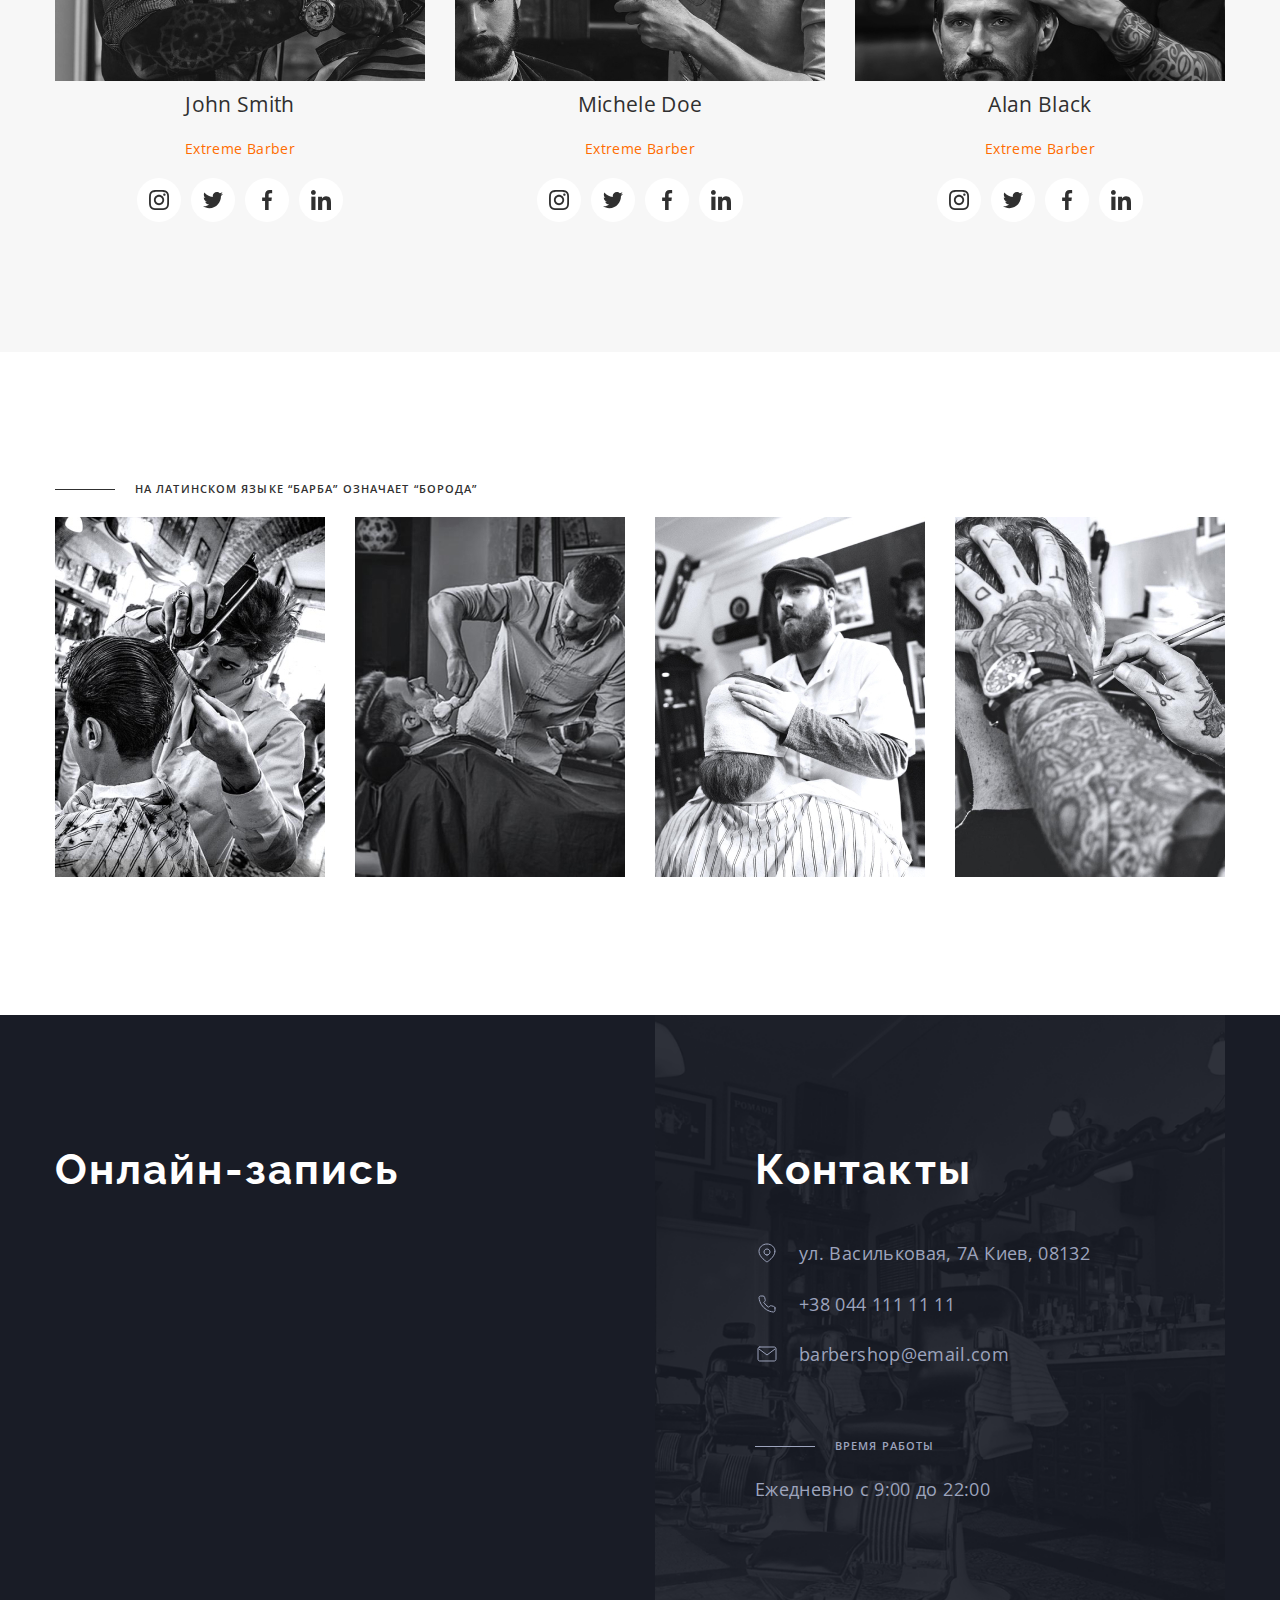
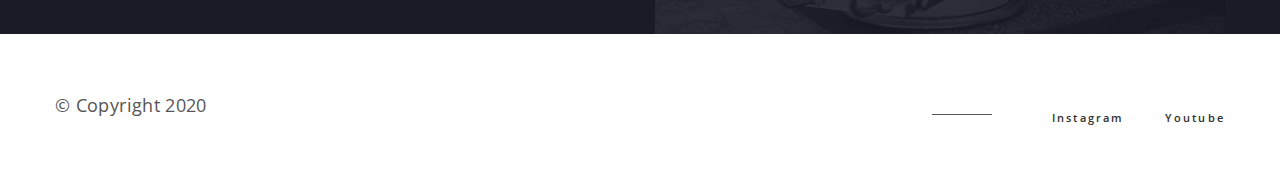
==== commit 66bc6cd1: "position" ====
--- a/index.html
+++ b/index.html
@@ -37,18 +37,25 @@
             <p>Мы эксперты в модных мужских стрижках.</p>
             <p>Работаем быстро, осторожно и со вкусом.</p>
           </div>
-          <ul class="list socials-list line">
-            <li class="socials-item">
-              <a class="link socials-link" href="https://www.instagram.com/" target="_blank" rel="noopener noreferrer">
-                Instagram
-              </a>
-            </li>
-            <li class="socials-item">
-              <a class="link socials-link" href="https://www.facebook.com/" target="_blank" rel="noopener noreferrer">
-                Youtube
-              </a>
-            </li>
-          </ul>
+          <div class="hero-sidebar">
+            <ul class="list socials-list line">
+              <li class="socials-item">
+                <a
+                  class="link socials-link"
+                  href="https://www.instagram.com/"
+                  target="_blank"
+                  rel="noopener noreferrer"
+                >
+                  Instagram
+                </a>
+              </li>
+              <li class="socials-item">
+                <a class="link socials-link" href="https://www.facebook.com/" target="_blank" rel="noopener noreferrer">
+                  Youtube
+                </a>
+              </li>
+            </ul>
+          </div>
         </section>
       </div>
     </header>
@@ -73,7 +80,7 @@
               <span class="white-space">уже никогда не сможешь быть прежним</span>. Мы команда, которая всегда с
               клиентами "на одной волне". Поэтому, мы всегда готовы усовершенствовать каждого, кто к нам приходит!
             </p>
-            <button class="btn" type="button">онлайн-запись</button>
+            <button class="btn" type="button" data-modal-open>онлайн-запись</button>
           </div>
         </div>
       </section>
@@ -102,21 +109,21 @@
       </section>
       <section class="section benefits">
         <div class="container flexbox">
-          <ul class="list content-box">
-            <li>
-              <span>600<sup>+</sup></span>
+          <ul class="list content-box benefits-list">
+            <li class="benefits-item">
+              <span class="benefits-number">600</span>
               <p>Довольных клиентов в день</p>
             </li>
-            <li>
-              <span>50<sup>+</sup></span>
+            <li class="benefits-item">
+              <span class="benefits-number">50</span>
               <p>Наград за отличный сервис</p>
             </li>
-            <li>
-              <span>20<sup>+</sup></span>
+            <li class="benefits-item">
+              <span class="benefits-number">20</span>
               <p>Лучших мастеров Киева</p>
             </li>
-            <li>
-              <span>100<sup>+</sup></span>
+            <li class="benefits-item">
+              <span class="benefits-number">100</span>
               <p>Подарков постоянным клиентам</p>
             </li>
           </ul>
@@ -318,5 +325,17 @@
         </ul>
       </div>
     </footer>
+    <div class="backdrop is-hidden" data-modal>
+      <div class="modal">
+        <button class="modal-btn-close" data-modal-close>X</button>
+        <p class="modal-title">Title</p>
+        <p>
+          Lorem ipsum dolor, sit amet consectetur adipisicing elit. Molestiae ipsum inventore voluptatibus ducimus
+          accusantium porro dolorem odio consequatur autem nobis earum voluptatem error ratione suscipit vero numquam,
+          quos culpa. Itaque.
+        </p>
+      </div>
+    </div>
+    <script src="./js/modal.js"></script>
   </body>
 </html>
--- a/css/styles.css
+++ b/css/styles.css
@@ -19,6 +19,7 @@
 
   --main-font: "Open Sans", sans-serif;
   --title-font: "Raleway", sans-serif;
+  --animation: 250ms cubic-bezier(0.4, 0, 0.2, 1);
 }
 
 html {
@@ -48,6 +49,10 @@
 
 p {
   margin-bottom: 20px;
+}
+
+p:last-child {
+  margin-bottom: 0;
 }
 
 .container {
@@ -72,6 +77,7 @@
 .link {
   color: inherit;
   text-decoration: none;
+  transition: color var(--animation);
 }
 
 .link:hover,
@@ -130,6 +136,14 @@
 
 .socials-item {
   margin-left: 40px;
+}
+
+.socials-link {
+  font-weight: 600;
+  font-size: 11px;
+  line-height: 1.36;
+  letter-spacing: 0.2em;
+  color: var(--title-cl);
 }
 
 .social-icons {
@@ -179,6 +193,7 @@
   text-transform: uppercase;
   color: var(--title-cl);
   background-color: transparent;
+  transition: background-color var(--animation), color var(--animation);
 }
 
 .btn:hover,
@@ -257,6 +272,8 @@
   font-weight: 600;
   font-size: 12px;
   color: #fff;
+  position: relative;
+  z-index: 100;
 }
 
 .top-panel .btn {
@@ -270,7 +287,11 @@
   margin-right: auto;
 }
 
+.hero-header {
+}
+
 .hero-header .container {
+  position: relative;
   background-image: url(../images/hero/img1.jpg);
   background-repeat: no-repeat;
   background-position: top right;
@@ -278,11 +299,27 @@
 
 .hero-content {
   width: calc(100% / 12 * 5);
-  padding-top: 184px;
+  padding-top: 150px;
   padding-bottom: 206px;
-  padding-left: 100px;
-}
-
+  margin-left: 200px;
+}
+
+.hero-sidebar {
+  position: absolute;
+  top: 0;
+  left: 0;
+  display: flex;
+  justify-content: center;
+  align-items: flex-end;
+  width: 115px;
+  height: 100%;
+  padding-bottom: 40px;
+  background-color: #fff;
+}
+
+.hero-sidebar .socials-list {
+  transform: rotate(-90deg) translateX(50%);
+}
 .price {
   background-image: url(../images/price/bg.png);
   background-repeat: no-repeat;
@@ -325,6 +362,43 @@
 
 .price-item:not(:last-child) {
   margin-bottom: 20px;
+}
+
+.benefits-list {
+  display: flex;
+  flex-wrap: wrap;
+}
+
+.benefits-item {
+  width: 170px;
+  padding: 20px 24px;
+  margin-top: 30px;
+  margin-left: 30px;
+  background: var(--second-bg);
+  font-weight: 600;
+  font-size: 11px;
+  line-height: 1.36;
+  text-align: center;
+  color: var(--title-cl);
+}
+
+.benefits-item:nth-child(odd) {
+  transform: translateY(-30px);
+}
+
+.benefits-number {
+  font-weight: 700;
+  font-size: 42px;
+  letter-spacing: 0.05em;
+}
+
+.benefits-number::after {
+  content: "+";
+  font-weight: 600;
+  font-size: 16px;
+  line-height: 42px;
+  vertical-align: top;
+  color: var(--accent-cl);
 }
 
 .team {
@@ -373,6 +447,46 @@
   align-items: center;
 }
 
+.backdrop {
+  position: fixed;
+  top: 0;
+  left: 0;
+  width: 100%;
+  height: 100%;
+  background-color: rgba(23, 26, 36, 0.6);
+  overflow: auto;
+}
+
+.is-hidden {
+  opacity: 0;
+  visibility: hidden;
+  pointer-events: none;
+}
+
+.modal {
+  position: absolute;
+  top: 50%;
+  left: 50%;
+  transform: translate(-50%, -50%);
+  width: 100%;
+  max-width: 450px;
+  min-height: 400px;
+  padding: 40px 30px;
+  background-color: #fff;
+}
+
+.modal-title {
+  font-weight: 700;
+  font-size: 35px;
+  color: var(--title-cl);
+}
+
+.modal-btn-close {
+  position: absolute;
+  top: 15px;
+  right: 15px;
+}
+
 .dark-bg {
   background-color: var(--dark-bg);
   color: var(--alt-text-cl);
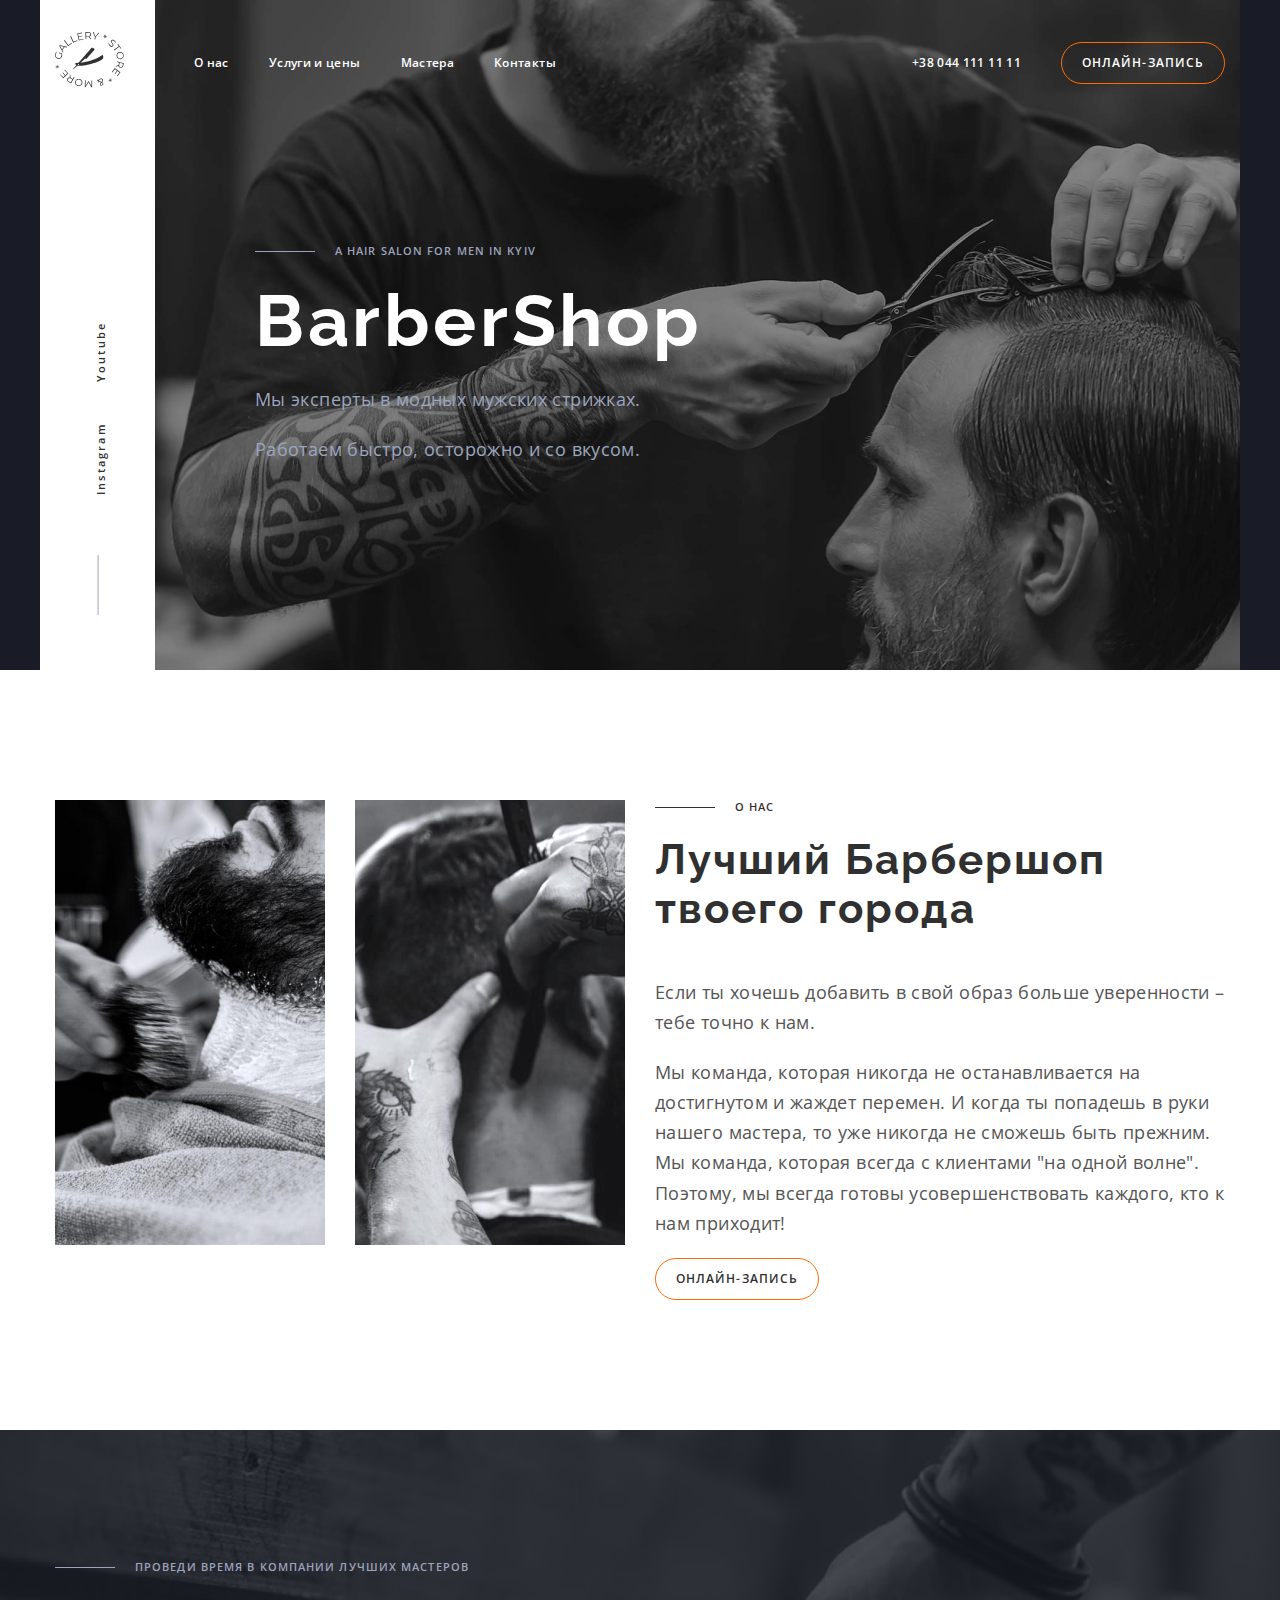
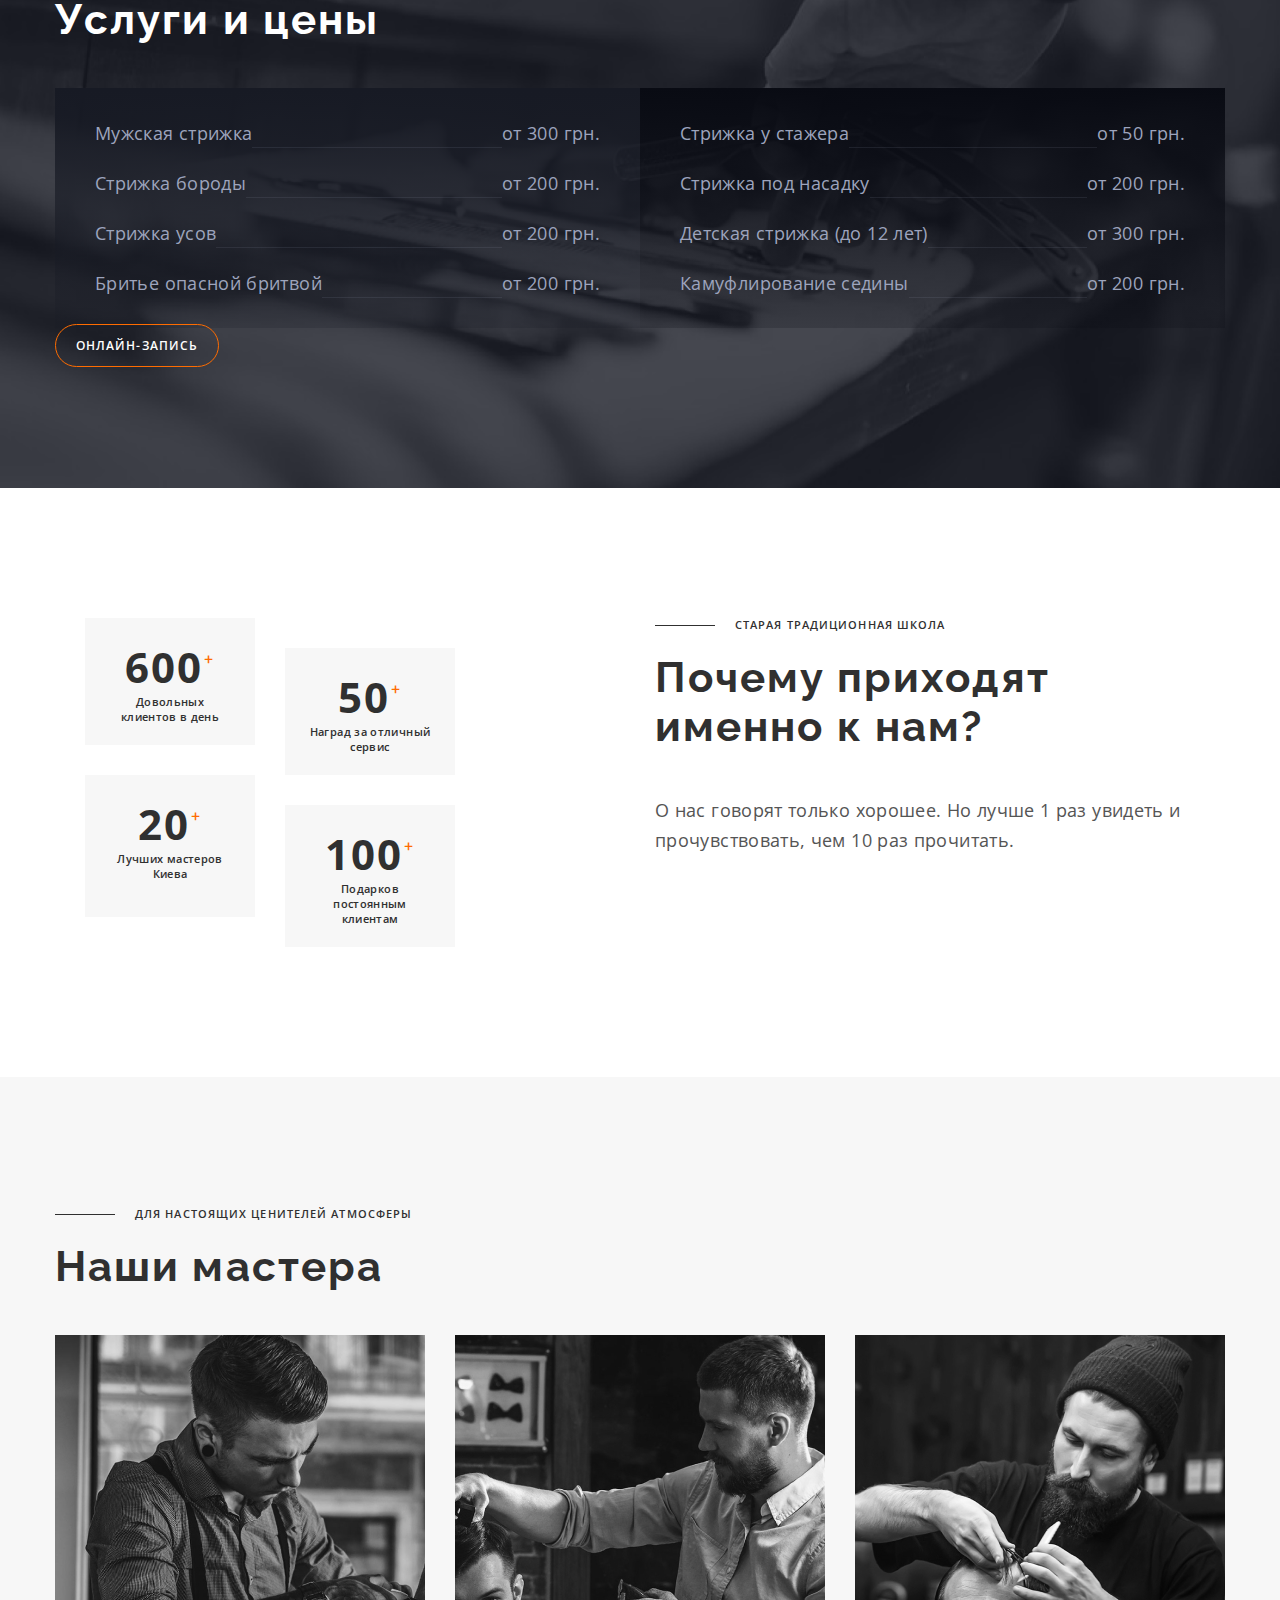
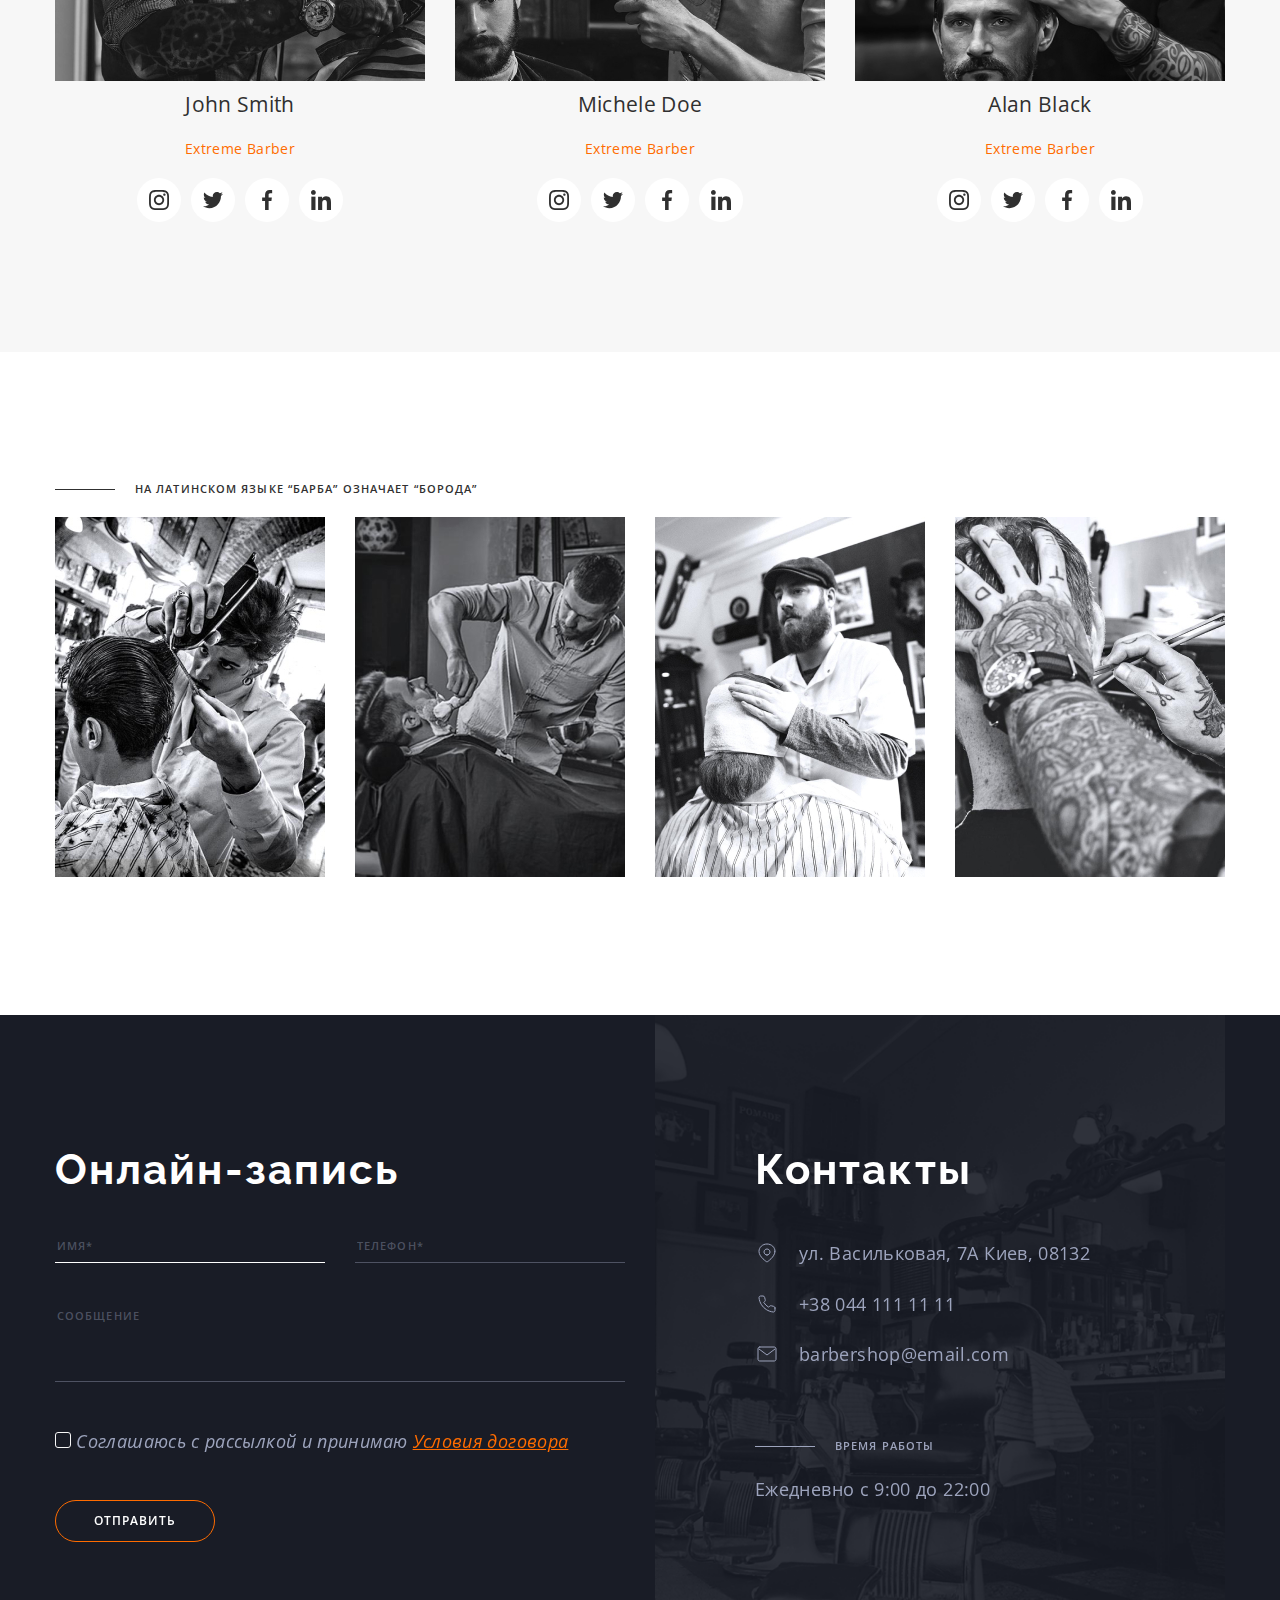
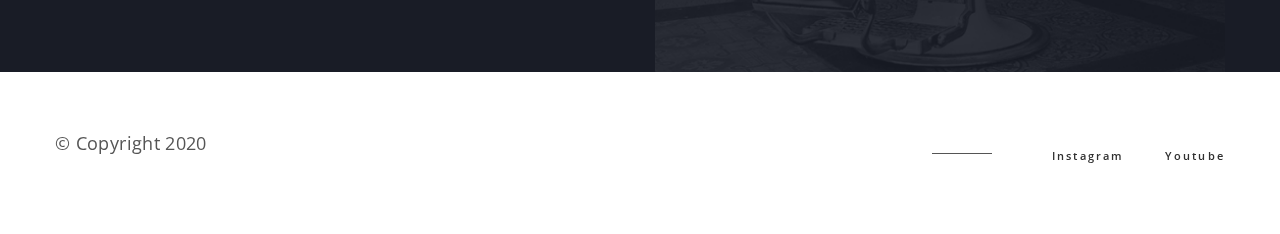
==== commit 082ed1f6: "form" ====
--- a/index.html
+++ b/index.html
@@ -263,6 +263,36 @@
         <div class="container flexbox">
           <section class="section content-box" id="contact-form">
             <h2 class="title section-title">Онлайн-запись</h2>
+            <form class="contact-form">
+              <input
+                type="text"
+                name="user-name"
+                class="contact-form-field"
+                pattern="^[a-zA-ZА-Яа-яЁё\s]+$"
+                placeholder="Имя*"
+                required
+                autofocus
+              />
+              <input
+                type="tel"
+                name="user-phone"
+                class="contact-form-field"
+                pattern="[0-9]{10}"
+                placeholder="Телефон*"
+                required
+              />
+              <textarea
+                class="contact-form-field contact-form-message"
+                name="user-message"
+                placeholder="сообщение"
+              ></textarea>
+              <input type="checkbox" name="user-checkbox" class="checkbox visually-hidden" id="checkbox" />
+              <label class="checkbox-label" for="checkbox">
+                Соглашаюсь с рассылкой и принимаю <a href="#" class="checkbox-link">Условия договора</a></label
+              >
+
+              <button type="submit" class="btn">отправить</button>
+            </form>
           </section>
           <section class="section contacts content-box" id="contacts">
             <h2 class="title section-title">Контакты</h2>
--- a/css/styles.css
+++ b/css/styles.css
@@ -173,6 +173,88 @@
   width: 20px;
   height: 20px;
   fill: var(--title-cl);
+}
+
+.contact-form {
+  display: flex;
+  flex-wrap: wrap;
+  justify-content: space-between;
+}
+
+.contact-form-field {
+  width: calc((100% - 30px) / 2);
+  padding-bottom: 8px;
+  margin-bottom: 44px;
+  font-weight: 600;
+  font-size: 11px;
+  line-height: 1.36;
+  letter-spacing: 0.1em;
+  color: #fff;
+  background: transparent;
+  border-left: 0;
+  border-right: 0;
+  border-top: 0;
+  border-bottom: 1px solid rgba(157, 164, 189, 0.4);
+  outline: none;
+}
+
+.contact-form-field:-webkit-autofill,
+.contact-form-field:-webkit-autofill:hover,
+.contact-form-field:-webkit-autofill:focus {
+  -webkit-text-fill-color: #fff;
+  -webkit-box-shadow: 0 0 0px 1000px var(--dark-bg) inset;
+}
+
+.contact-form-field:focus {
+  border-bottom-color: #fff;
+}
+
+.contact-form-field:valid:not(:placeholder-shown):focus {
+  color: green;
+  border-bottom-color: green;
+}
+
+.contact-form-field:invalid:not(:placeholder-shown):focus {
+  color: red;
+  border-bottom-color: red;
+}
+
+.contact-form-field::placeholder {
+  text-transform: uppercase;
+  color: rgba(157, 164, 189, 0.4);
+}
+
+.checkbox-label {
+  font-style: italic;
+  margin-bottom: 44px;
+}
+
+.checkbox-label::before {
+  content: "";
+  display: inline-block;
+  width: 16px;
+  height: 16px;
+  border: 1px solid var(--second-bg);
+  border-radius: 3px;
+}
+
+.checkbox:checked + .checkbox-label::before {
+  background-image: url(../images/check.svg);
+  background-repeat: no-repeat;
+  background-position: center;
+  background-size: contain;
+  background-color: var(--accent-cl);
+  border-color: var(--accent-cl);
+}
+
+.checkbox-link {
+  color: var(--accent-cl);
+}
+
+.contact-form-message {
+  resize: none;
+  width: 100%;
+  height: 75px;
 }
 
 .logo {
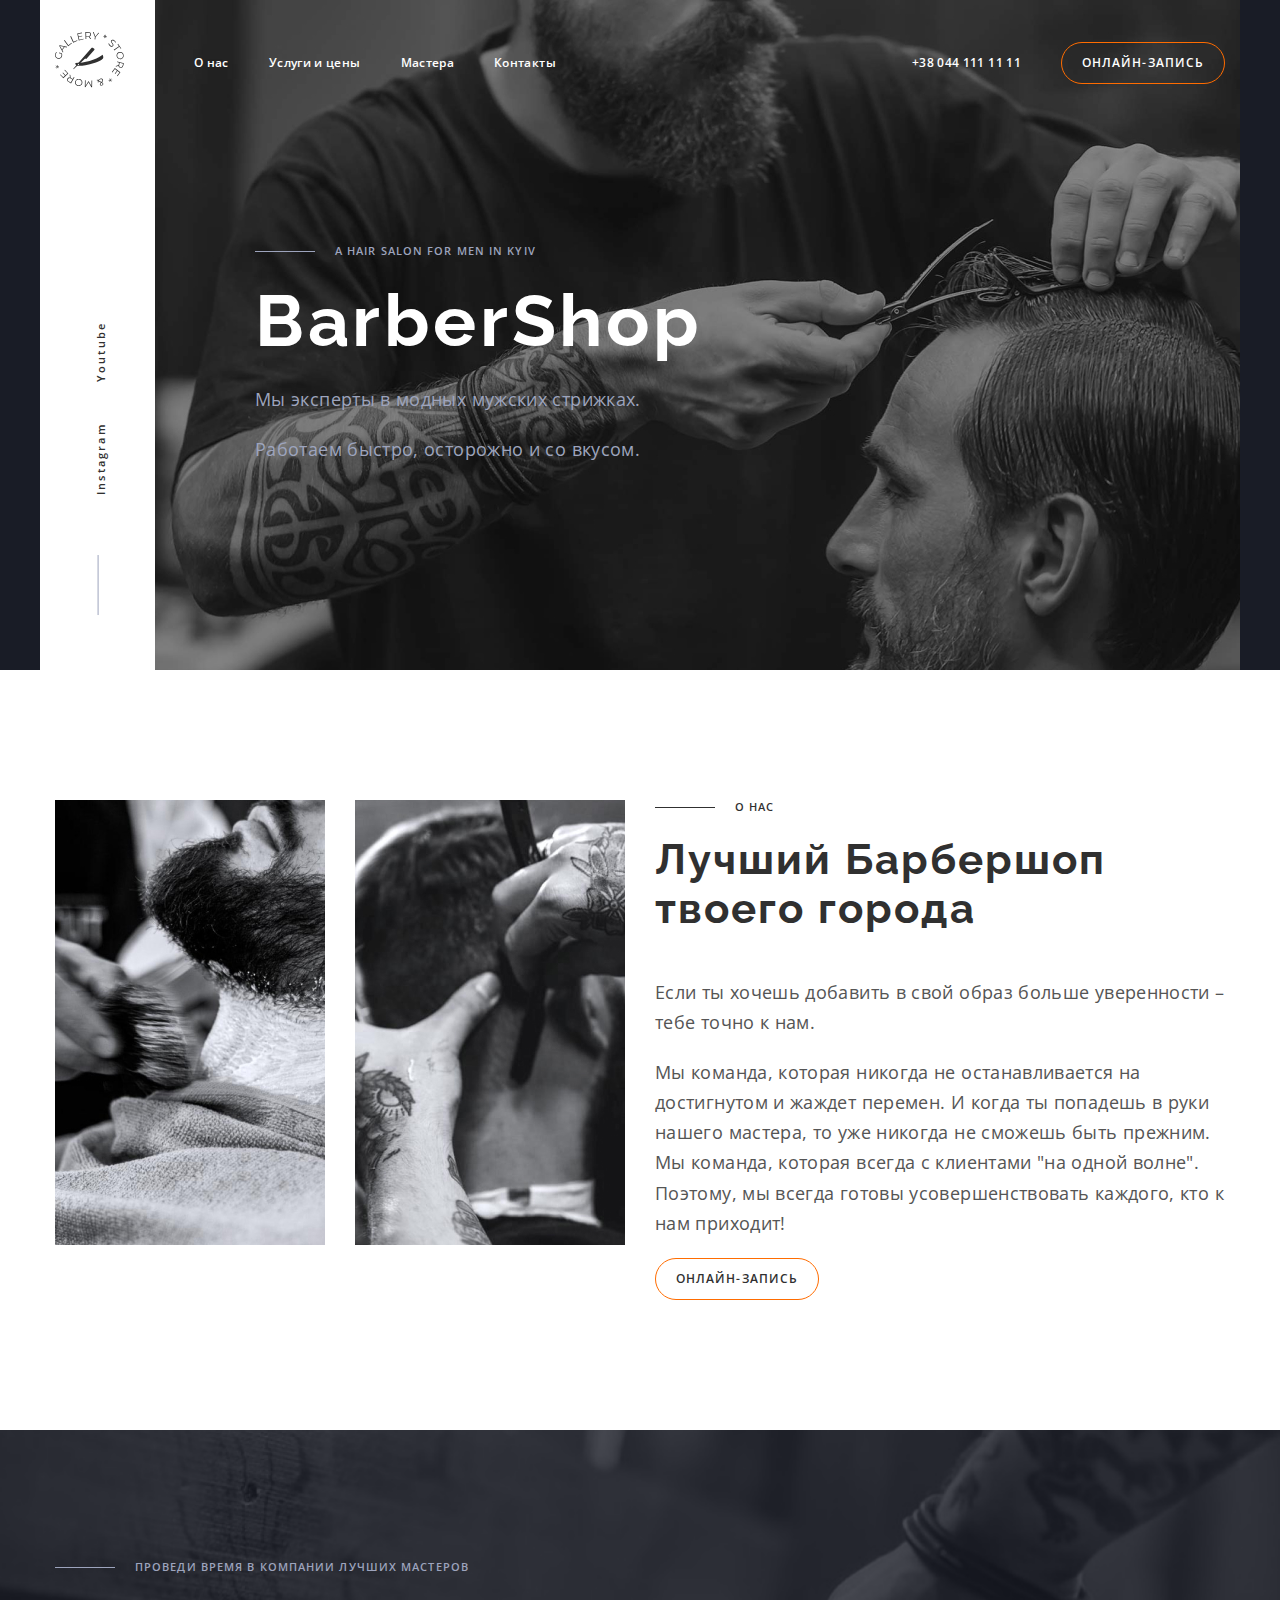
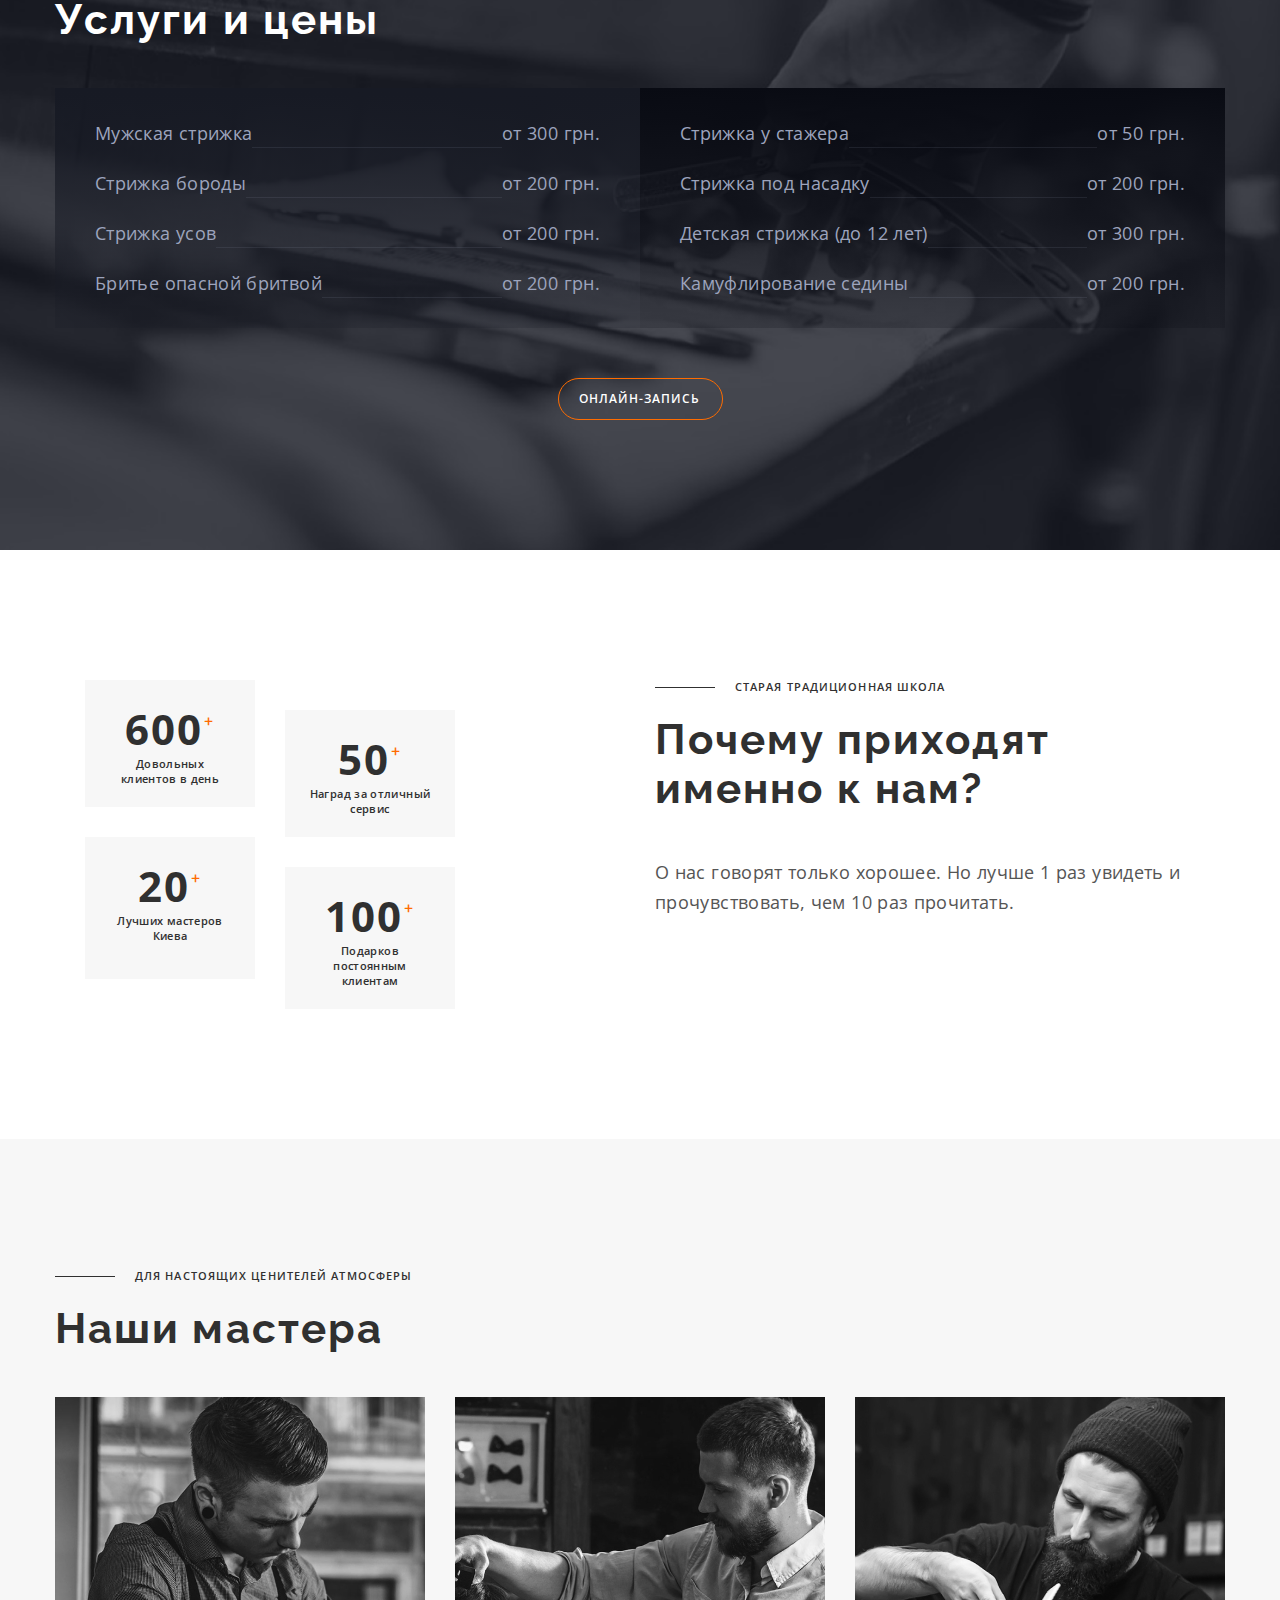
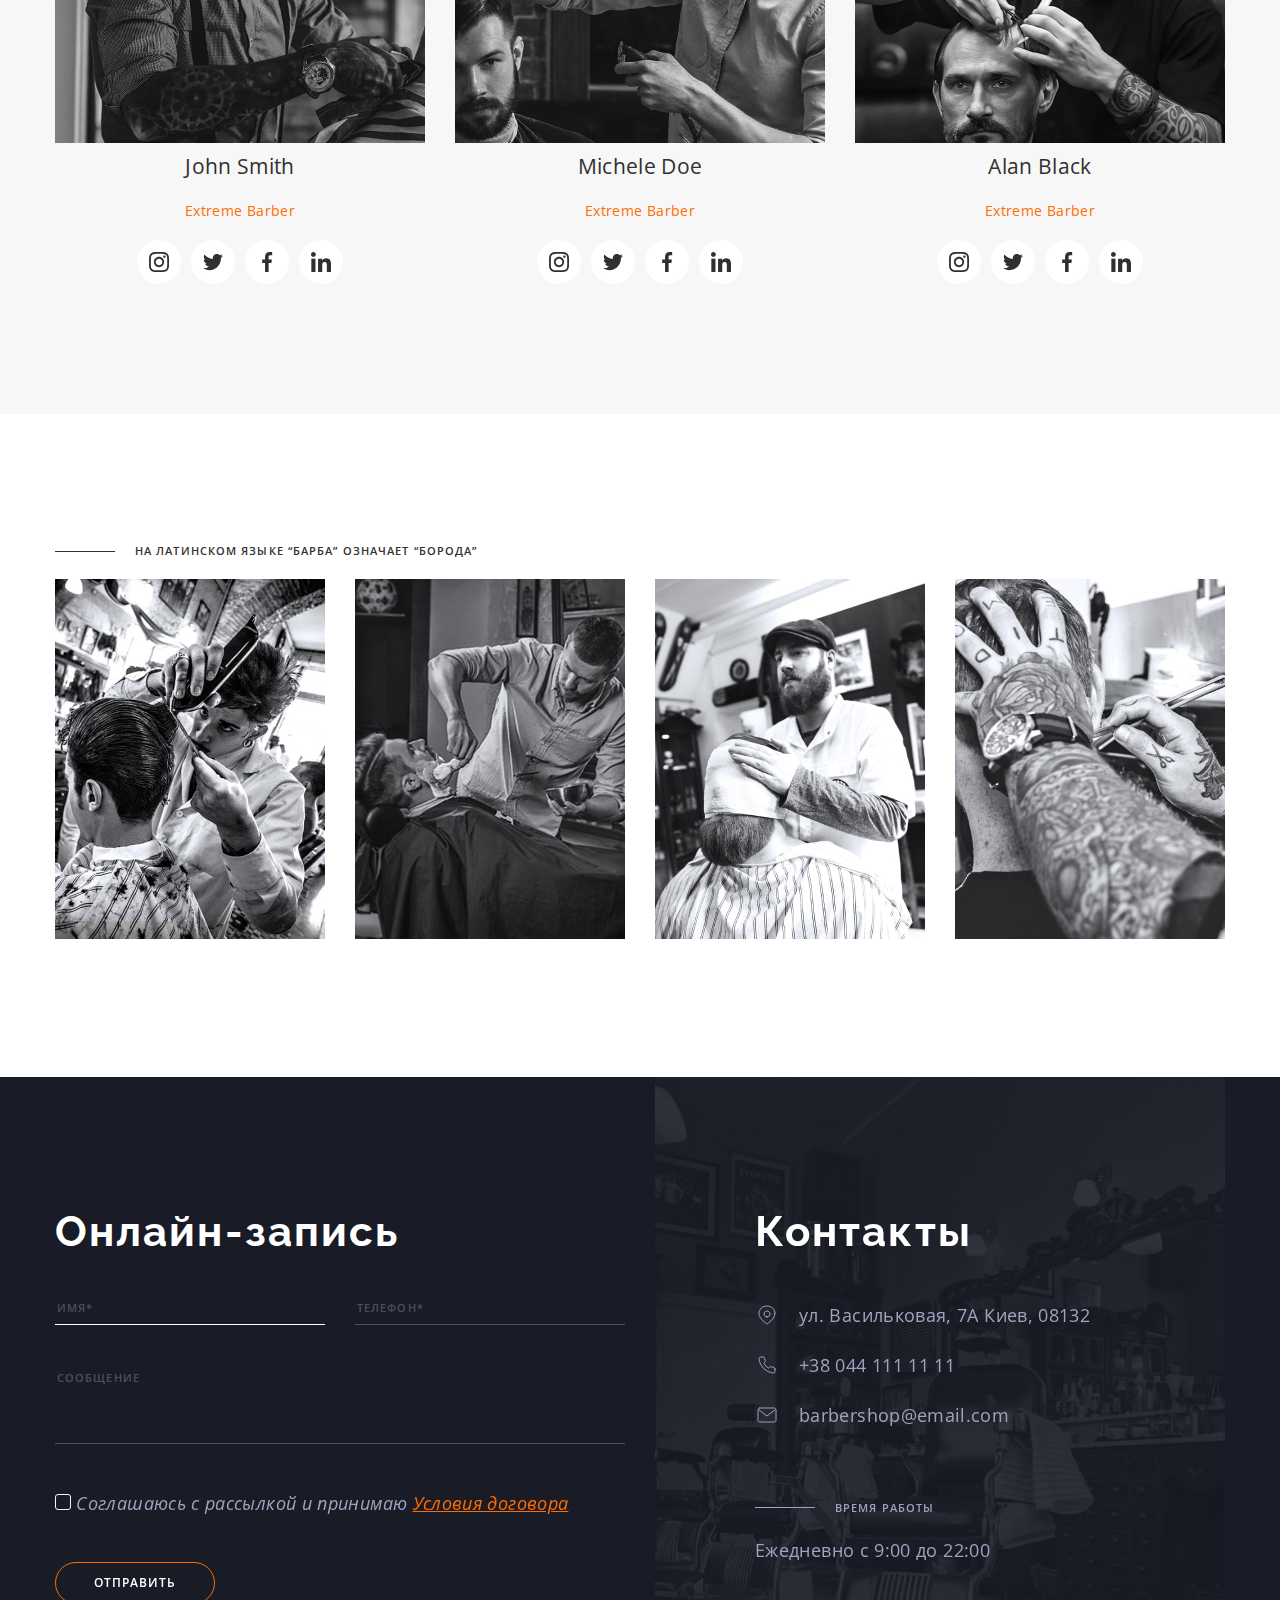
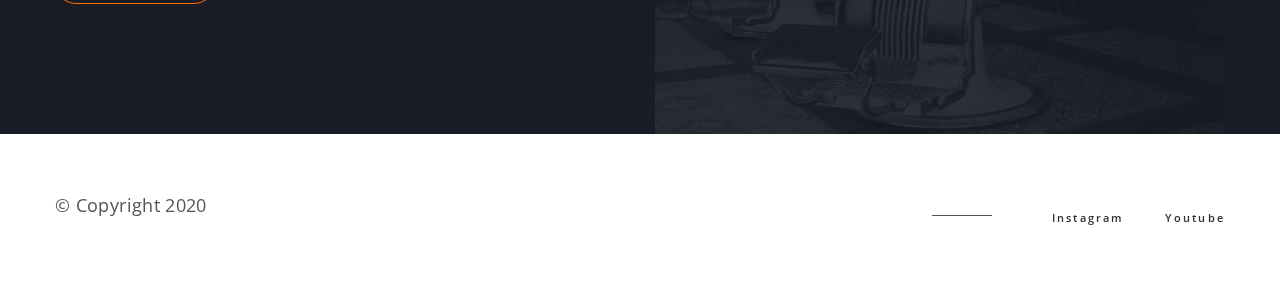
==== commit 2f676ead: "bem" ====
--- a/index.html
+++ b/index.html
@@ -14,34 +14,34 @@
     <link rel="stylesheet" href="./css/styles.css" />
   </head>
   <body>
-    <header class="hero-header dark-bg">
+    <header class="hero-header block block--dark-bg">
       <div class="container">
         <section class="top-panel">
-          <nav class="nav">
-            <a class="link logo" href="./"><img src="./images/logo.svg" alt="Лого Барбершоп" /> </a>
-            <ul class="menu list">
-              <li class="menu-item"><a class="link" href="#about">О нас</a></li>
-              <li class="menu-item"><a class="link" href="#price">Услуги и цены</a></li>
-              <li class="menu-item"><a class="link" href="#team">Мастера</a></li>
-              <li class="menu-item"><a class="link" href="#contacts">Контакты</a></li>
+          <nav class="nav hero-header__nav">
+            <a class="link logo hero-header__logo" href="./"><img src="./images/logo.svg" alt="Лого Барбершоп" /> </a>
+            <ul class="list menu">
+              <li class="menu__item"><a class="link" href="#about">О нас</a></li>
+              <li class="menu__item"><a class="link" href="#price">Услуги и цены</a></li>
+              <li class="menu__item"><a class="link" href="#team">Мастера</a></li>
+              <li class="menu__item"><a class="link" href="#contacts">Контакты</a></li>
             </ul>
           </nav>
           <a class="link" href="tel:+380441111111">+38 044 111 11 11</a>
-          <a class="link btn" href="#contact-form">онлайн-запись</a>
+          <a class="link btn top-panel__btn btn--light" href="#contact-form">онлайн-запись</a>
         </section>
 
         <section class="">
-          <div class="hero-content">
-            <p class="title-label line" lang="en">A hair salon for men in Kyiv</p>
-            <h1 class="title page-title" lang="en">BarberShop</h1>
+          <div class="hero-header__content">
+            <p class="title-label title-label--light line" lang="en">A hair salon for men in Kyiv</p>
+            <h1 class="title page-title title--light" lang="en">BarberShop</h1>
             <p>Мы эксперты в модных мужских стрижках.</p>
             <p>Работаем быстро, осторожно и со вкусом.</p>
           </div>
-          <div class="hero-sidebar">
-            <ul class="list socials-list line">
-              <li class="socials-item">
+          <div class="hero-header__sidebar">
+            <ul class="list socials socials--rotate line">
+              <li class="socials__item">
                 <a
-                  class="link socials-link"
+                  class="link socials__link"
                   href="https://www.instagram.com/"
                   target="_blank"
                   rel="noopener noreferrer"
@@ -49,8 +49,13 @@
                   Instagram
                 </a>
               </li>
-              <li class="socials-item">
-                <a class="link socials-link" href="https://www.facebook.com/" target="_blank" rel="noopener noreferrer">
+              <li class="socials__item">
+                <a
+                  class="link socials__link"
+                  href="https://www.facebook.com/"
+                  target="_blank"
+                  rel="noopener noreferrer"
+                >
                   Youtube
                 </a>
               </li>
@@ -72,7 +77,7 @@
           </ul>
           <div class="content-box">
             <p class="title-label line">О нас</p>
-            <h2 class="title section-title">Лучший Барбершоп твоего города</h2>
+            <h2 class="title section__title">Лучший Барбершоп твоего города</h2>
             <p>Если ты хочешь добавить в свой образ больше уверенности – тебе точно к нам.</p>
             <p>
               Мы команда, которая никогда не останавливается на достигнутом и жаждет перемен. И когда ты попадешь в руки
@@ -84,52 +89,56 @@
           </div>
         </div>
       </section>
-      <section class="section price dark-bg" id="price">
+      <section class="section price block block--dark-bg" id="price">
         <div class="container">
-          <p class="title-label line">Проведи время в компании лучших мастеров</p>
-          <h2 class="title section-title">Услуги и цены</h2>
-          <div class="price-wrap">
-            <ul class="list price-list">
-              <li class="price-item"><span class="price-serv">Мужская стрижка</span><span>от 300 грн.</span></li>
-              <li class="price-item"><span class="price-serv">Стрижка бороды</span><span>от 200 грн.</span></li>
-              <li class="price-item"><span class="price-serv">Стрижка усов</span><span>от 200 грн.</span></li>
-              <li class="price-item"><span class="price-serv">Бритье опасной бритвой</span><span>от 200 грн.</span></li>
+          <p class="title-label title-label--light line">Проведи время в компании лучших мастеров</p>
+          <h2 class="title section__title title--light">Услуги и цены</h2>
+          <div class="price__wrap">
+            <ul class="list price__list">
+              <li class="price__item"><span class="price__serv">Мужская стрижка</span><span>от 300 грн.</span></li>
+              <li class="price__item"><span class="price__serv">Стрижка бороды</span><span>от 200 грн.</span></li>
+              <li class="price__item"><span class="price__serv">Стрижка усов</span><span>от 200 грн.</span></li>
+              <li class="price__item">
+                <span class="price__serv">Бритье опасной бритвой</span><span>от 200 грн.</span>
+              </li>
             </ul>
-            <ul class="list price-list">
-              <li class="price-item"><span class="price-serv">Cтрижка у стажера</span><span>от 50 грн.</span></li>
-              <li class="price-item"><span class="price-serv">Стрижка под насадку</span><span>от 200 грн.</span></li>
-              <li class="price-item">
-                <span class="price-serv">Детская стрижка (до 12 лет)</span><span>от 300 грн.</span>
-              </li>
-              <li class="price-item"><span class="price-serv">Камуфлирование седины</span><span>от 200 грн.</span></li>
+            <ul class="list price__list">
+              <li class="price__item"><span class="price__serv">Cтрижка у стажера</span><span>от 50 грн.</span></li>
+              <li class="price__item"><span class="price__serv">Стрижка под насадку</span><span>от 200 грн.</span></li>
+              <li class="price__item">
+                <span class="price__serv">Детская стрижка (до 12 лет)</span><span>от 300 грн.</span>
+              </li>
+              <li class="price__item">
+                <span class="price__serv">Камуфлирование седины</span><span>от 200 грн.</span>
+              </li>
             </ul>
           </div>
-          <a class="link btn" href="#contact-form">онлайн-запись</a>
+          <a class="link btn btn--light price__btn" href="#contact-form">онлайн-запись</a>
         </div>
       </section>
       <section class="section benefits">
         <div class="container flexbox">
-          <ul class="list content-box benefits-list">
-            <li class="benefits-item">
-              <span class="benefits-number">600</span>
+          <ul class="list content-box benefits__list">
+            <li class="benefits__item">
+              <span class="benefits__number">600</span>
               <p>Довольных клиентов в день</p>
             </li>
-            <li class="benefits-item">
-              <span class="benefits-number">50</span>
+            <li class="benefits__item">
+              <span class="benefits__number">50</span>
               <p>Наград за отличный сервис</p>
             </li>
-            <li class="benefits-item">
-              <span class="benefits-number">20</span>
+            <li class="benefits__item">
+              <span class="benefits__number">20</span>
               <p>Лучших мастеров Киева</p>
             </li>
-            <li class="benefits-item">
-              <span class="benefits-number">100</span>
+            <li class="benefits__item">
+              <span class="benefits__number">100</span>
               <p>Подарков постоянным клиентам</p>
             </li>
           </ul>
           <div class="content-box">
             <p class="title-label line">старая традиционная школа</p>
-            <h2 class="title section-title">Почему приходят именно к нам?</h2>
+            <h2 class="title section__title">Почему приходят именно к нам?</h2>
             <p>О нас говорят только хорошее. Но лучше 1 раз увидеть и прочувствовать, чем 10 раз прочитать.</p>
           </div>
         </div>
@@ -137,107 +146,107 @@
       <section class="section team" id="team">
         <div class="container">
           <p class="title-label line">для настоящих ценителей атмосферы</p>
-          <h2 class="title section-title">Наши мастера</h2>
-          <ul class="list card-set team-list">
-            <li class="item team-item">
+          <h2 class="title section__title">Наши мастера</h2>
+          <ul class="list card-set team__list">
+            <li class="card-set__item team__item">
               <img src="./images/team/img1.jpg" width="370" height="346" alt="Джон Смит" />
-              <h3 class="team-item-name" lang="en">John Smith</h3>
-              <p class="team-item-position" lang="en">Extreme Barber</p>
+              <h3 class="team__item-name" lang="en">John Smith</h3>
+              <p class="team__item-position" lang="en">Extreme Barber</p>
               <ul class="list social-icons">
-                <li class="social-icons-item">
-                  <a href="" class="social-icons-link" target="_blank" rel="noopener noreferrer">
-                    <svg class="social-icons-svg" width="20" height="20">
+                <li class="social-icons__item">
+                  <a href="" class="social-icons__link" target="_blank" rel="noopener noreferrer">
+                    <svg class="social-icons__svg" width="20" height="20">
                       <use href="./images/icons/sprite.svg#icon-instagram"></use>
                     </svg>
                   </a>
                 </li>
-                <li class="social-icons-item">
-                  <a href="" class="social-icons-link" target="_blank" rel="noopener noreferrer">
-                    <svg class="social-icons-svg">
+                <li class="social-icons__item">
+                  <a href="" class="social-icons__link" target="_blank" rel="noopener noreferrer">
+                    <svg class="social-icons__svg">
                       <use href="./images/icons/sprite.svg#icon-twitter"></use>
                     </svg>
                   </a>
                 </li>
-                <li class="social-icons-item">
-                  <a href="" class="social-icons-link" target="_blank" rel="noopener noreferrer">
-                    <svg class="social-icons-svg">
+                <li class="social-icons__item">
+                  <a href="" class="social-icons__link" target="_blank" rel="noopener noreferrer">
+                    <svg class="social-icons__svg">
                       <use href="./images/icons/sprite.svg#icon-facebook"></use>
                     </svg>
                   </a>
                 </li>
-                <li class="social-icons-item">
-                  <a href="" class="social-icons-link" target="_blank" rel="noopener noreferrer">
-                    <svg class="social-icons-svg">
+                <li class="social-icons__item">
+                  <a href="" class="social-icons__link" target="_blank" rel="noopener noreferrer">
+                    <svg class="social-icons__svg">
                       <use href="./images/icons/sprite.svg#icon-linkedin"></use>
                     </svg>
                   </a>
                 </li>
               </ul>
             </li>
-            <li class="item team-item">
+            <li class="card-set__item team__item">
               <img src="./images/team/img2.jpg" width="370" height="346" alt="Майкл Доу" />
-              <h3 class="team-item-name" lang="en">Michele Doe</h3>
-              <p class="team-item-position" lang="en">Extreme Barber</p>
+              <h3 class="team__item-name" lang="en">Michele Doe</h3>
+              <p class="team__item-position" lang="en">Extreme Barber</p>
               <ul class="list social-icons">
-                <li class="social-icons-item">
-                  <a href="" class="social-icons-link" target="_blank" rel="noopener noreferrer">
-                    <svg class="social-icons-svg" width="20" height="20">
+                <li class="social-icons__item">
+                  <a href="" class="social-icons__link" target="_blank" rel="noopener noreferrer">
+                    <svg class="social-icons__svg" width="20" height="20">
                       <use href="./images/icons/sprite.svg#icon-instagram"></use>
                     </svg>
                   </a>
                 </li>
-                <li class="social-icons-item">
-                  <a href="" class="social-icons-link" target="_blank" rel="noopener noreferrer">
-                    <svg class="social-icons-svg">
+                <li class="social-icons__item">
+                  <a href="" class="social-icons__link" target="_blank" rel="noopener noreferrer">
+                    <svg class="social-icons__svg">
                       <use href="./images/icons/sprite.svg#icon-twitter"></use>
                     </svg>
                   </a>
                 </li>
-                <li class="social-icons-item">
-                  <a href="" class="social-icons-link" target="_blank" rel="noopener noreferrer">
-                    <svg class="social-icons-svg">
+                <li class="social-icons__item">
+                  <a href="" class="social-icons__link" target="_blank" rel="noopener noreferrer">
+                    <svg class="social-icons__svg">
                       <use href="./images/icons/sprite.svg#icon-facebook"></use>
                     </svg>
                   </a>
                 </li>
-                <li class="social-icons-item">
-                  <a href="" class="social-icons-link" target="_blank" rel="noopener noreferrer">
-                    <svg class="social-icons-svg">
+                <li class="social-icons__item">
+                  <a href="" class="social-icons__link" target="_blank" rel="noopener noreferrer">
+                    <svg class="social-icons__svg">
                       <use href="./images/icons/sprite.svg#icon-linkedin"></use>
                     </svg>
                   </a>
                 </li>
               </ul>
             </li>
-            <li class="item team-item">
+            <li class="card-set__item team__item">
               <img src="./images/team/img3.jpg" width="370" height="346" alt="Алан Блэк" />
-              <h3 class="team-item-name" lang="en">Alan Black</h3>
-              <p class="team-item-position" lang="en">Extreme Barber</p>
+              <h3 class="team__item-name" lang="en">Alan Black</h3>
+              <p class="team__item-position" lang="en">Extreme Barber</p>
               <ul class="list social-icons">
-                <li class="social-icons-item">
-                  <a href="" class="social-icons-link" target="_blank" rel="noopener noreferrer">
-                    <svg class="social-icons-svg" width="20" height="20">
+                <li class="social-icons__item">
+                  <a href="" class="social-icons__link" target="_blank" rel="noopener noreferrer">
+                    <svg class="social-icons__svg" width="20" height="20">
                       <use href="./images/icons/sprite.svg#icon-instagram"></use>
                     </svg>
                   </a>
                 </li>
-                <li class="social-icons-item">
-                  <a href="" class="social-icons-link" target="_blank" rel="noopener noreferrer">
-                    <svg class="social-icons-svg">
+                <li class="social-icons__item">
+                  <a href="" class="social-icons__link" target="_blank" rel="noopener noreferrer">
+                    <svg class="social-icons__svg">
                       <use href="./images/icons/sprite.svg#icon-twitter"></use>
                     </svg>
                   </a>
                 </li>
-                <li class="social-icons-item">
-                  <a href="" class="social-icons-link" target="_blank" rel="noopener noreferrer">
-                    <svg class="social-icons-svg">
+                <li class="social-icons__item">
+                  <a href="" class="social-icons__link" target="_blank" rel="noopener noreferrer">
+                    <svg class="social-icons__svg">
                       <use href="./images/icons/sprite.svg#icon-facebook"></use>
                     </svg>
                   </a>
                 </li>
-                <li class="social-icons-item">
-                  <a href="" class="social-icons-link" target="_blank" rel="noopener noreferrer">
-                    <svg class="social-icons-svg">
+                <li class="social-icons__item">
+                  <a href="" class="social-icons__link" target="_blank" rel="noopener noreferrer">
+                    <svg class="social-icons__svg">
                       <use href="./images/icons/sprite.svg#icon-linkedin"></use>
                     </svg>
                   </a>
@@ -250,24 +259,32 @@
       <section class="section gallery">
         <div class="container">
           <p class="title-label line">На латинском языке “барба” означает “борода”</p>
-          <h2 class="title section-title visually-hidden">Галерея наших работ</h2>
+          <h2 class="title section__title visually-hidden">Галерея наших работ</h2>
           <ul class="list card-set">
-            <li class="item gallery-item"><img src="./images/gallery/img-1.jpg" width="270" height="360" alt="" /></li>
-            <li class="item gallery-item"><img src="./images/gallery/img-2.jpg" width="270" height="360" alt="" /></li>
-            <li class="item gallery-item"><img src="./images/gallery/img-3.jpg" width="270" height="360" alt="" /></li>
-            <li class="item gallery-item"><img src="./images/gallery/img-4.jpg" width="270" height="360" alt="" /></li>
+            <li class="card-set__item gallery__item">
+              <img src="./images/gallery/img-1.jpg" width="270" height="360" alt="" />
+            </li>
+            <li class="card-set__item gallery__item">
+              <img src="./images/gallery/img-2.jpg" width="270" height="360" alt="" />
+            </li>
+            <li class="card-set__item gallery__item">
+              <img src="./images/gallery/img-3.jpg" width="270" height="360" alt="" />
+            </li>
+            <li class="card-set__item gallery__item">
+              <img src="./images/gallery/img-4.jpg" width="270" height="360" alt="" />
+            </li>
           </ul>
         </div>
       </section>
-      <div class="dark-bg">
+      <div class="block--dark-bg">
         <div class="container flexbox">
-          <section class="section content-box" id="contact-form">
-            <h2 class="title section-title">Онлайн-запись</h2>
+          <section class="section content-box contact-us" id="contact-form">
+            <h2 class="title section__title title--light">Онлайн-запись</h2>
             <form class="contact-form">
               <input
                 type="text"
                 name="user-name"
-                class="contact-form-field"
+                class="contact-form__field"
                 pattern="^[a-zA-ZА-Яа-яЁё\s]+$"
                 placeholder="Имя*"
                 required
@@ -276,53 +293,59 @@
               <input
                 type="tel"
                 name="user-phone"
-                class="contact-form-field"
+                class="contact-form__field"
                 pattern="[0-9]{10}"
                 placeholder="Телефон*"
                 required
               />
               <textarea
-                class="contact-form-field contact-form-message"
+                class="contact-form__field contact-form__message"
                 name="user-message"
                 placeholder="сообщение"
               ></textarea>
-              <input type="checkbox" name="user-checkbox" class="checkbox visually-hidden" id="checkbox" />
-              <label class="checkbox-label" for="checkbox">
-                Соглашаюсь с рассылкой и принимаю <a href="#" class="checkbox-link">Условия договора</a></label
+              <input
+                type="checkbox"
+                name="user-checkbox"
+                class="contact-form__checkbox visually-hidden"
+                id="checkbox"
+              />
+              <label class="contact-form__checkbox-label" for="checkbox">
+                Соглашаюсь с рассылкой и принимаю
+                <a href="#" class="contact-form__checkbox-link">Условия договора</a></label
               >
 
-              <button type="submit" class="btn">отправить</button>
+              <button type="submit" class="btn btn--light ">отправить</button>
             </form>
           </section>
           <section class="section contacts content-box" id="contacts">
-            <h2 class="title section-title">Контакты</h2>
+            <h2 class="title section__title title--light">Контакты</h2>
 
             <address class="address">
-              <ul class="list address-list">
-                <li class="address-item">
+              <ul class="list address__list">
+                <li class="address__item">
                   <a
-                    class="link address-link"
+                    class="link address__link"
                     href="https://goo.gl/maps/eCWbHf3CezRjAHAw8"
                     target="_blank"
                     rel="noopener noreferrer"
                   >
-                    <svg class="address-icon">
+                    <svg class="address__icon">
                       <use href="./images/icons/sprite.svg#icon-map-pin"></use>
                     </svg>
                     ул. Васильковая, 7А Киев, 08132
                   </a>
                 </li>
-                <li class="address-item">
-                  <a class="link address-link" href="tel:+380441111111">
-                    <svg class="address-icon">
+                <li class="address__item">
+                  <a class="link address__link" href="tel:+380441111111">
+                    <svg class="address__icon">
                       <use href="./images/icons/sprite.svg#icon-phone"></use>
                     </svg>
                     +38 044 111 11 11
                   </a>
                 </li>
-                <li class="address-item">
-                  <a class="link address-link" href="mailto:barbershop@email.com">
-                    <svg class="address-icon">
+                <li class="address__item">
+                  <a class="link address__link" href="mailto:barbershop@email.com">
+                    <svg class="address__icon">
                       <use href="./images/icons/sprite.svg#icon-mail"></use>
                     </svg>
                     barbershop@email.com
@@ -331,7 +354,7 @@
               </ul>
             </address>
             <section>
-              <p class="title-label line line">время работы</p>
+              <p class="title-label  title-label--light line line">время работы</p>
               <p>Ежедневно с 9:00 до 22:00</p>
             </section>
           </section>
@@ -339,16 +362,16 @@
       </div>
     </main>
     <footer class="footer">
-      <div class="container">
-        <p>&copy; Copyright 2020</p>
-        <ul class="list socials-list line">
-          <li class="socials-item">
-            <a class="link socials-link" href="https://www.instagram.com/" target="_blank" rel="noopener noreferrer"
+      <div class="container footer__container">
+        <p class="copuright">&copy; Copyright 2020</p>
+        <ul class="list socials line">
+          <li class="socials__item">
+            <a class="link socials__link" href="https://www.instagram.com/" target="_blank" rel="noopener noreferrer"
               >Instagram</a
             >
           </li>
-          <li class="socials-item">
-            <a class="link socials-link" href="https://www.facebook.com/" target="_blank" rel="noopener noreferrer"
+          <li class="socials__item">
+            <a class="link socials__link" href="https://www.facebook.com/" target="_blank" rel="noopener noreferrer"
               >Youtube</a
             >
           </li>
@@ -357,8 +380,8 @@
     </footer>
     <div class="backdrop is-hidden" data-modal>
       <div class="modal">
-        <button class="modal-btn-close" data-modal-close>X</button>
-        <p class="modal-title">Title</p>
+        <button class="modal__btn-close" data-modal-close>X</button>
+        <p class="modal__title">Title</p>
         <p>
           Lorem ipsum dolor, sit amet consectetur adipisicing elit. Molestiae ipsum inventore voluptatibus ducimus
           accusantium porro dolorem odio consequatur autem nobis earum voluptatem error ratione suscipit vero numquam,
--- a/css/styles.css
+++ b/css/styles.css
@@ -105,16 +105,16 @@
   margin-bottom: 70px;
 }
 
-.address-item:not(:last-child) {
+.address__item:not(:last-child) {
   margin-bottom: 20px;
 }
 
-.address-link {
-  display: flex;
-  align-items: center;
-}
-
-.address-icon {
+.address__link {
+  display: flex;
+  align-items: center;
+}
+
+.address__icon {
   width: 24px;
   height: 24px;
   margin-right: 20px;
@@ -125,20 +125,24 @@
   display: inline-flex;
 }
 
-.menu-item:not(:last-child) {
+.menu__item:not(:last-child) {
   margin-right: 40px;
 }
 
-.socials-list {
-  display: flex;
-  align-items: center;
-}
-
-.socials-item {
+.socials {
+  display: flex;
+  align-items: center;
+}
+
+.socials--rotate {
+  transform: rotate(-90deg) translateX(50%);
+}
+
+.socials__item {
   margin-left: 40px;
 }
 
-.socials-link {
+.socials__link {
   font-weight: 600;
   font-size: 11px;
   line-height: 1.36;
@@ -150,11 +154,11 @@
   display: inline-flex;
 }
 
-.social-icons-item:not(:last-child) {
+.social-icons__item:not(:last-child) {
   margin-right: 10px;
 }
 
-.social-icons-link {
+.social-icons__link {
   display: flex;
   align-items: center;
   justify-content: center;
@@ -164,12 +168,12 @@
   background-color: #ffffff;
 }
 
-.social-icons-link:hover .social-icons-svg,
-.social-icons-link:focus .social-icons-svg {
+.social-icons__link:hover .social-icons__svg,
+.social-icons__link:focus .social-icons__svg {
   fill: var(--accent-cl);
 }
 
-.social-icons-svg {
+.social-icons__svg {
   width: 20px;
   height: 20px;
   fill: var(--title-cl);
@@ -181,7 +185,7 @@
   justify-content: space-between;
 }
 
-.contact-form-field {
+.contact-form__field {
   width: calc((100% - 30px) / 2);
   padding-bottom: 8px;
   margin-bottom: 44px;
@@ -198,38 +202,38 @@
   outline: none;
 }
 
-.contact-form-field:-webkit-autofill,
-.contact-form-field:-webkit-autofill:hover,
-.contact-form-field:-webkit-autofill:focus {
+.contact-form__field:-webkit-autofill,
+.contact-form__field:-webkit-autofill:hover,
+.contact-form__field:-webkit-autofill:focus {
   -webkit-text-fill-color: #fff;
   -webkit-box-shadow: 0 0 0px 1000px var(--dark-bg) inset;
 }
 
-.contact-form-field:focus {
+.contact-form__field:focus {
   border-bottom-color: #fff;
 }
 
-.contact-form-field:valid:not(:placeholder-shown):focus {
+.contact-form__field:valid:not(:placeholder-shown):focus {
   color: green;
   border-bottom-color: green;
 }
 
-.contact-form-field:invalid:not(:placeholder-shown):focus {
+.contact-form__field:invalid:not(:placeholder-shown):focus {
   color: red;
   border-bottom-color: red;
 }
 
-.contact-form-field::placeholder {
+.contact-form__field::placeholder {
   text-transform: uppercase;
   color: rgba(157, 164, 189, 0.4);
 }
 
-.checkbox-label {
+.contact-form__checkbox-label {
   font-style: italic;
   margin-bottom: 44px;
 }
 
-.checkbox-label::before {
+.contact-form__checkbox-label::before {
   content: "";
   display: inline-block;
   width: 16px;
@@ -238,7 +242,7 @@
   border-radius: 3px;
 }
 
-.checkbox:checked + .checkbox-label::before {
+.contact-form__checkbox:checked + .contact-form__checkbox-label::before {
   background-image: url(../images/check.svg);
   background-repeat: no-repeat;
   background-position: center;
@@ -247,11 +251,11 @@
   border-color: var(--accent-cl);
 }
 
-.checkbox-link {
+.contact-form__checkbox-link {
   color: var(--accent-cl);
 }
 
-.contact-form-message {
+.contact-form__message {
   resize: none;
   width: 100%;
   height: 75px;
@@ -259,7 +263,6 @@
 
 .logo {
   display: inline-block;
-  margin-right: 70px;
 }
 
 .btn {
@@ -305,7 +308,7 @@
   padding-bottom: 130px;
 }
 
-.section-title {
+.section__title {
   margin-bottom: 44px;
   font-size: 42px;
   line-height: 1.17;
@@ -339,18 +342,15 @@
   margin-top: -30px;
 }
 
-.item {
+.card-set__item {
   margin-left: 30px;
   margin-top: 30px;
 }
 
 .top-panel {
+  display: flex;
+  align-items: center;
   padding-top: 32px;
-}
-
-.top-panel {
-  display: flex;
-  align-items: center;
   font-weight: 600;
   font-size: 12px;
   color: #fff;
@@ -358,7 +358,7 @@
   z-index: 100;
 }
 
-.top-panel .btn {
+.top-panel__btn {
   margin-left: 40px;
   color: #fff;
 }
@@ -366,10 +366,13 @@
 .nav {
   display: flex;
   align-items: center;
+}
+.hero-header__logo {
+  margin-right: 70px;
+}
+
+.hero-header__nav {
   margin-right: auto;
-}
-
-.hero-header {
 }
 
 .hero-header .container {
@@ -379,14 +382,14 @@
   background-position: top right;
 }
 
-.hero-content {
+.hero-header__content {
   width: calc(100% / 12 * 5);
   padding-top: 150px;
   padding-bottom: 206px;
   margin-left: 200px;
 }
 
-.hero-sidebar {
+.hero-header__sidebar {
   position: absolute;
   top: 0;
   left: 0;
@@ -399,9 +402,6 @@
   background-color: #fff;
 }
 
-.hero-sidebar .socials-list {
-  transform: rotate(-90deg) translateX(50%);
-}
 .price {
   background-image: url(../images/price/bg.png);
   background-repeat: no-repeat;
@@ -409,32 +409,32 @@
   background-size: cover;
 }
 
-.price-wrap {
-  display: flex;
-}
-
-.price-list {
+.price__wrap {
+  display: flex;
+}
+
+.price__list {
   width: 50%;
   padding: 30px 40px;
   background-image: linear-gradient(180deg, #171a24 0%, rgba(23, 26, 36, 0.2) 100%);
 }
 
-.price-list:last-child {
+.price__list:last-child {
   background-image: linear-gradient(180deg, #090b13 0%, rgba(9, 11, 19, 0.2) 100%);
 }
 
-.price-item {
+.price__item {
   display: flex;
   justify-content: space-between;
 }
 
-.price-serv {
+.price__serv {
   display: flex;
   align-items: flex-end;
   flex-grow: 1;
 }
 
-.price-serv:after {
+.price__serv:after {
   content: "";
   display: block;
   flex-grow: 1;
@@ -442,16 +442,24 @@
   background-color: rgba(157, 164, 189, 0.12);
 }
 
-.price-item:not(:last-child) {
+.price__item:not(:last-child) {
   margin-bottom: 20px;
 }
 
-.benefits-list {
+.price__btn {
+  display: block;
+  width: 165px;
+  margin-top: 50px;
+  margin-left: auto;
+  margin-right: auto;
+}
+
+.benefits__list {
   display: flex;
   flex-wrap: wrap;
 }
 
-.benefits-item {
+.benefits__item {
   width: 170px;
   padding: 20px 24px;
   margin-top: 30px;
@@ -464,17 +472,17 @@
   color: var(--title-cl);
 }
 
-.benefits-item:nth-child(odd) {
+.benefits__item:nth-child(odd) {
   transform: translateY(-30px);
 }
 
-.benefits-number {
+.benefits__number {
   font-weight: 700;
   font-size: 42px;
   letter-spacing: 0.05em;
 }
 
-.benefits-number::after {
+.benefits__number::after {
   content: "+";
   font-weight: 600;
   font-size: 16px;
@@ -487,24 +495,24 @@
   background-color: var(--second-bg);
 }
 
-.team-item {
+.team__item {
   flex-basis: calc((100% - 3 * 30px) / 3);
   text-align: center;
 }
 
-.team-item-name {
+.team__item-name {
   font-weight: 400;
   line-height: 1.39;
   color: var(--title-cl);
 }
 
-.team-item-position {
+.team__item-position {
   font-size: 14px;
   line-height: 1.36;
   color: var(--accent-cl);
 }
 
-.gallery-item {
+.gallery__item {
   flex-basis: calc((100% - 4 * 30px) / 4);
   text-align: center;
 }
@@ -523,7 +531,7 @@
   padding-bottom: 56px;
 }
 
-.footer .container {
+.footer__container {
   display: flex;
   justify-content: space-between;
   align-items: center;
@@ -557,28 +565,28 @@
   background-color: #fff;
 }
 
-.modal-title {
+.modal__title {
   font-weight: 700;
   font-size: 35px;
   color: var(--title-cl);
 }
 
-.modal-btn-close {
+.modal__btn-close {
   position: absolute;
   top: 15px;
   right: 15px;
 }
 
-.dark-bg {
+.block--dark-bg {
   background-color: var(--dark-bg);
   color: var(--alt-text-cl);
 }
 
-.dark-bg .title,
-.dark-bg .btn {
+.title--light,
+.btn--light {
   color: var(--alt-title-cl);
 }
 
-.dark-bg .title-label {
+.title-label--light {
   color: var(--alt-text-cl);
 }
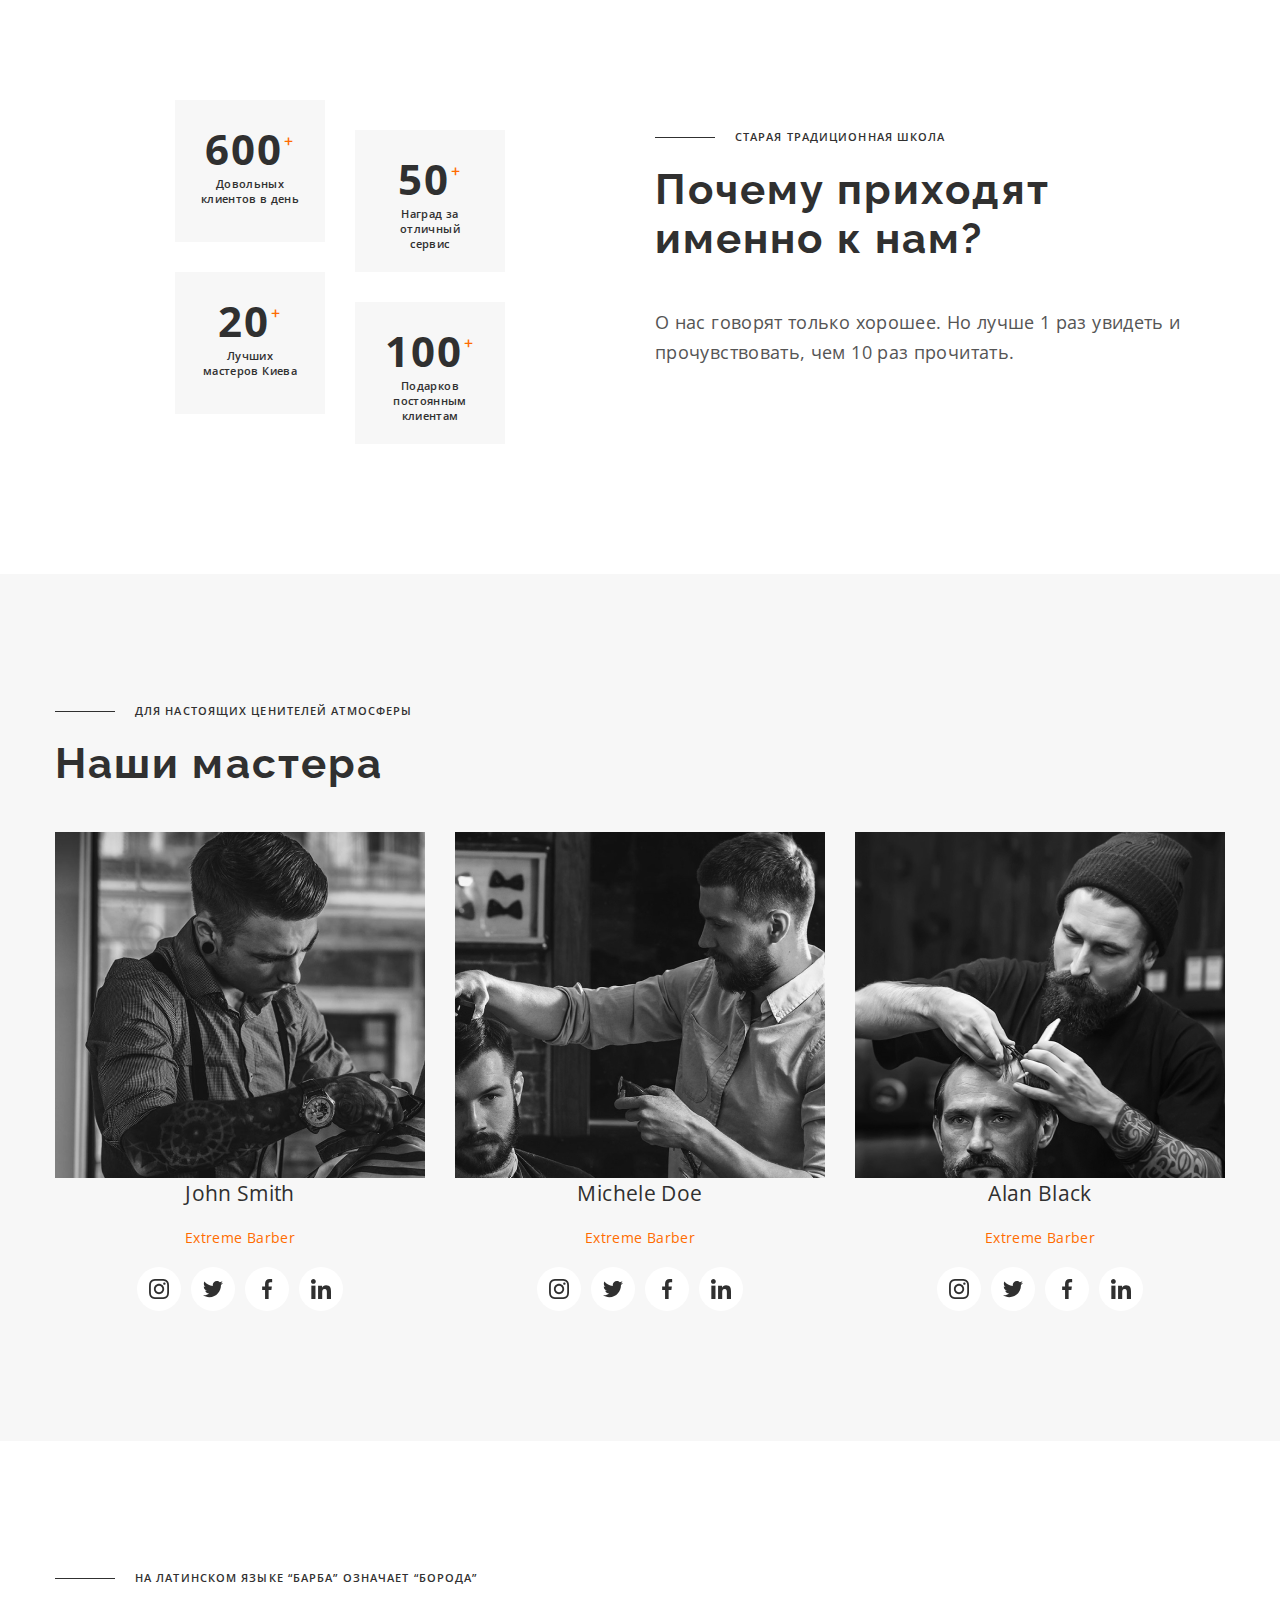
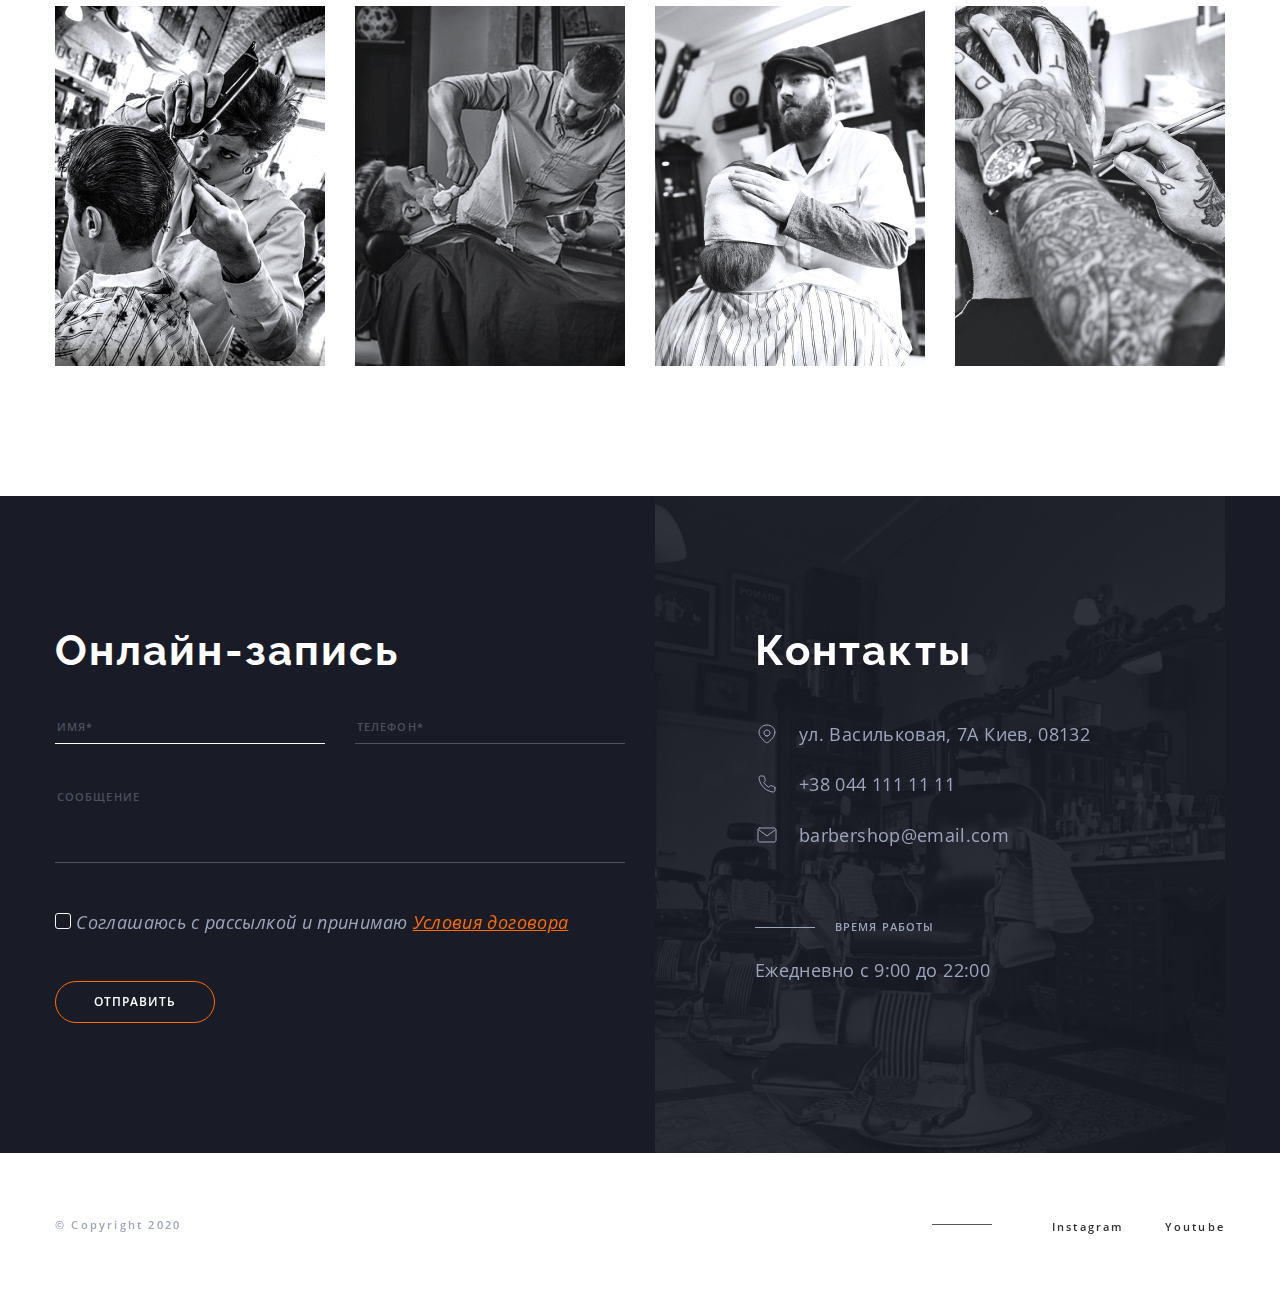
==== commit d419aff1: "media" ====
--- a/index.html
+++ b/index.html
@@ -11,10 +11,10 @@
       rel="stylesheet"
       href="https://cdnjs.cloudflare.com/ajax/libs/modern-normalize/1.0.0/modern-normalize.min.css"
     />
-    <link rel="stylesheet" href="./css/styles.css" />
+    <link rel="stylesheet" href="./css/main.css" />
   </head>
   <body>
-    <header class="hero-header block block--dark-bg">
+    <!-- <header class="hero-header block block--dark-bg">
       <div class="container">
         <section class="top-panel">
           <nav class="nav hero-header__nav">
@@ -63,9 +63,9 @@
           </div>
         </section>
       </div>
-    </header>
+    </header> -->
     <main>
-      <section class="section about" id="about">
+      <!-- <section class="section about" id="about">
         <div class="container flexbox">
           <ul class="list flexbox content-box">
             <li class="content-box">
@@ -88,8 +88,8 @@
             <button class="btn" type="button" data-modal-open>онлайн-запись</button>
           </div>
         </div>
-      </section>
-      <section class="section price block block--dark-bg" id="price">
+      </section> -->
+      <!-- <section class="section price block block--dark-bg" id="price">
         <div class="container">
           <p class="title-label title-label--light line">Проведи время в компании лучших мастеров</p>
           <h2 class="title section__title title--light">Услуги и цены</h2>
@@ -115,31 +115,33 @@
           </div>
           <a class="link btn btn--light price__btn" href="#contact-form">онлайн-запись</a>
         </div>
-      </section>
+      </section> -->
       <section class="section benefits">
         <div class="container flexbox">
-          <ul class="list content-box benefits__list">
-            <li class="benefits__item">
-              <span class="benefits__number">600</span>
-              <p>Довольных клиентов в день</p>
-            </li>
-            <li class="benefits__item">
-              <span class="benefits__number">50</span>
-              <p>Наград за отличный сервис</p>
-            </li>
-            <li class="benefits__item">
-              <span class="benefits__number">20</span>
-              <p>Лучших мастеров Киева</p>
-            </li>
-            <li class="benefits__item">
-              <span class="benefits__number">100</span>
-              <p>Подарков постоянным клиентам</p>
-            </li>
-          </ul>
           <div class="content-box">
             <p class="title-label line">старая традиционная школа</p>
             <h2 class="title section__title">Почему приходят именно к нам?</h2>
             <p>О нас говорят только хорошее. Но лучше 1 раз увидеть и прочувствовать, чем 10 раз прочитать.</p>
+          </div>
+          <div class="content-box">
+            <ul class="list benefits__list">
+              <li class="benefits__item">
+                <span class="benefits__number">600</span>
+                <p>Довольных клиентов в день</p>
+              </li>
+              <li class="benefits__item">
+                <span class="benefits__number">50</span>
+                <p>Наград за отличный сервис</p>
+              </li>
+              <li class="benefits__item">
+                <span class="benefits__number">20</span>
+                <p>Лучших мастеров Киева</p>
+              </li>
+              <li class="benefits__item">
+                <span class="benefits__number">100</span>
+                <p>Подарков постоянным клиентам</p>
+              </li>
+            </ul>
           </div>
         </div>
       </section>
@@ -319,54 +321,55 @@
           </section>
           <section class="section contacts content-box" id="contacts">
             <h2 class="title section__title title--light">Контакты</h2>
-
-            <address class="address">
-              <ul class="list address__list">
-                <li class="address__item">
-                  <a
-                    class="link address__link"
-                    href="https://goo.gl/maps/eCWbHf3CezRjAHAw8"
-                    target="_blank"
-                    rel="noopener noreferrer"
-                  >
-                    <svg class="address__icon">
-                      <use href="./images/icons/sprite.svg#icon-map-pin"></use>
-                    </svg>
-                    ул. Васильковая, 7А Киев, 08132
-                  </a>
-                </li>
-                <li class="address__item">
-                  <a class="link address__link" href="tel:+380441111111">
-                    <svg class="address__icon">
-                      <use href="./images/icons/sprite.svg#icon-phone"></use>
-                    </svg>
-                    +38 044 111 11 11
-                  </a>
-                </li>
-                <li class="address__item">
-                  <a class="link address__link" href="mailto:barbershop@email.com">
-                    <svg class="address__icon">
-                      <use href="./images/icons/sprite.svg#icon-mail"></use>
-                    </svg>
-                    barbershop@email.com
-                  </a>
-                </li>
-              </ul>
-            </address>
-            <section>
-              <p class="title-label  title-label--light line line">время работы</p>
-              <p>Ежедневно с 9:00 до 22:00</p>
-            </section>
+            <div class="contacts-wrap">
+              <address class="address">
+                <ul class="list address__list">
+                  <li class="address__item">
+                    <a
+                      class="link address__link"
+                      href="https://goo.gl/maps/eCWbHf3CezRjAHAw8"
+                      target="_blank"
+                      rel="noopener noreferrer"
+                    >
+                      <svg class="address__icon">
+                        <use href="./images/icons/sprite.svg#icon-map-pin"></use>
+                      </svg>
+                      ул. Васильковая, 7А Киев, 08132
+                    </a>
+                  </li>
+                  <li class="address__item">
+                    <a class="link address__link" href="tel:+380441111111">
+                      <svg class="address__icon">
+                        <use href="./images/icons/sprite.svg#icon-phone"></use>
+                      </svg>
+                      +38 044 111 11 11
+                    </a>
+                  </li>
+                  <li class="address__item">
+                    <a class="link address__link" href="mailto:barbershop@email.com">
+                      <svg class="address__icon">
+                        <use href="./images/icons/sprite.svg#icon-mail"></use>
+                      </svg>
+                      barbershop@email.com
+                    </a>
+                  </li>
+                </ul>
+              </address>
+              <section class="work-time">
+                <p class="title-label  title-label--light line line">время работы</p>
+                <p>Ежедневно с 9:00 до 22:00</p>
+              </section>
+            </div>
           </section>
         </div>
       </div>
     </main>
     <footer class="footer">
       <div class="container footer__container">
-        <p class="copuright">&copy; Copyright 2020</p>
+        <p class="copyright">&copy; Copyright 2020</p>
         <ul class="list socials line">
           <li class="socials__item">
-            <a class="link socials__link" href="https://www.instagram.com/" target="_blank" rel="noopener noreferrer"
+            <a class="link socials__link" href="https://www.instagram.com/" target="_slank" rel="noopener noreferrer"
               >Instagram</a
             >
           </li>
@@ -378,7 +381,7 @@
         </ul>
       </div>
     </footer>
-    <div class="backdrop is-hidden" data-modal>
+    <!-- <div class="backdrop is-hidden" data-modal>
       <div class="modal">
         <button class="modal__btn-close" data-modal-close>X</button>
         <p class="modal__title">Title</p>
@@ -388,7 +391,7 @@
           quos culpa. Itaque.
         </p>
       </div>
-    </div>
+    </div> -->
     <script src="./js/modal.js"></script>
   </body>
 </html>
--- a/css/main.css
+++ b/css/main.css
@@ -0,0 +1,740 @@
+:root {
+  --main-text-cl: #555555;
+  --title-cl: #303030;
+  --accent-cl: #ff6c00;
+  --alt-text-cl: #9da4bd;
+  --alt-title-cl: #ffffff;
+  --dark-bg: #191c26;
+  --second-bg: #f7f7f7;
+  --main-font: "Open Sans", sans-serif;
+  --title-font: "Raleway", sans-serif;
+  --animation: 250ms cubic-bezier(0.4, 0, 0.2, 1);
+}
+
+@font-face {
+  font-family: "Raleway";
+  src: url(../fonts/raleway-v19-latin_cyrillic/raleway-v19-latin_cyrillic-700.woff) format("woff"), url(../fonts/raleway-v19-latin_cyrillic/raleway-v19-latin_cyrillic-700.woff2) format("woff2");
+  font-weight: 700;
+  font-style: normal;
+  font-display: swap;
+}
+
+html {
+  box-sizing: border-box;
+}
+
+*,
+*::before,
+*::after {
+  box-sizing: inherit;
+}
+
+body {
+  font-family: var(--main-font);
+  font-size: 18px;
+  line-height: 1.67;
+  letter-spacing: 0.02em;
+  color: var(--main-text-cl);
+}
+
+img {
+  display: block;
+  width: 100%;
+  height: auto;
+}
+
+h1,
+h2,
+h3,
+p {
+  margin-top: 0;
+}
+
+p {
+  margin-bottom: 20px;
+}
+
+p:last-child {
+  margin-bottom: 0;
+}
+
+.visually-hidden {
+  position: absolute !important;
+  clip: rect(1px 1px 1px 1px);
+  clip: rect(1px, 1px, 1px, 1px);
+  padding: 0 !important;
+  border: 0 !important;
+  height: 1px !important;
+  width: 1px !important;
+  overflow: hidden;
+}
+
+.link {
+  color: inherit;
+  text-decoration: none;
+  transition: color var(--animation);
+}
+
+.link:hover, .link:focus {
+  color: var(--accent-cl);
+}
+
+.list {
+  margin: 0;
+  padding-left: 0;
+  list-style: none;
+}
+
+.line:before {
+  content: "";
+  display: block;
+  width: 60px;
+  height: 1px;
+  margin-right: 20px;
+  background-color: currentColor;
+}
+
+@media screen and (min-width: 1200px) {
+  .flexbox {
+    display: flex;
+    justify-content: space-between;
+  }
+}
+
+@media screen and (min-width: 1200px) {
+  .content-box {
+    flex-basis: calc((100% - 30px) / 2);
+  }
+}
+
+.container {
+  width: 100%;
+  padding-left: 31px;
+  padding-right: 31px;
+}
+
+@media screen and (min-width: 480px) {
+  .container {
+    max-width: 480px;
+    margin-left: auto;
+    margin-right: auto;
+  }
+}
+
+@media screen and (min-width: 768px) {
+  .container {
+    max-width: 768px;
+    padding-left: 39px;
+    padding-right: 39px;
+  }
+}
+
+@media screen and (min-width: 1200px) {
+  .container {
+    max-width: 1200px;
+    padding-left: 15px;
+    padding-right: 15px;
+  }
+}
+
+.card-set {
+  display: flex;
+  flex-wrap: wrap;
+  margin-left: -30px;
+  margin-top: -30px;
+}
+
+.card-set__item {
+  margin-left: 30px;
+  margin-top: 30px;
+}
+
+.btn {
+  min-width: 160px;
+  min-height: 40px;
+  padding: 12px 20px;
+  border: 1px solid var(--accent-cl);
+  border-radius: 25px;
+  font-weight: 600;
+  font-size: 12px;
+  line-height: 1.33;
+  letter-spacing: 0.09em;
+  text-transform: uppercase;
+  color: var(--title-cl);
+  background-color: transparent;
+  transition: background-color var(--animation), color var(--animation);
+}
+
+.btn:hover, .btn:focus {
+  color: var(--alt-title-cl);
+  background-color: var(--accent-cl);
+}
+
+.title {
+  font-family: var(--title-font);
+  letter-spacing: 0.05em;
+  color: #303030;
+}
+
+.page-title {
+  margin-bottom: 20px;
+  font-size: 72px;
+  line-height: 1.18;
+}
+
+.title-label {
+  display: flex;
+  align-items: center;
+  margin-bottom: 20px;
+  font-weight: 600;
+  font-size: 11px;
+  line-height: 1.36;
+  letter-spacing: 0.1em;
+  text-transform: uppercase;
+  color: var(--title-cl);
+}
+
+.title-label--light {
+  color: var(--alt-text-cl);
+}
+
+.menu {
+  display: inline-flex;
+}
+
+.menu__item:not(:last-child) {
+  margin-right: 40px;
+}
+
+.address {
+  font-style: inherit;
+  margin-bottom: 70px;
+}
+
+@media screen and (min-width: 768px) and (max-width: 1199.98px) {
+  .address {
+    flex-basis: calc((100% - 30px) / 2);
+  }
+}
+
+.address__item:not(:last-child) {
+  margin-bottom: 20px;
+}
+
+.address__link {
+  display: flex;
+  align-items: center;
+}
+
+.address__icon {
+  width: 24px;
+  height: 24px;
+  margin-right: 20px;
+  stroke: currentColor;
+}
+
+.socials {
+  display: flex;
+  align-items: center;
+}
+
+.socials--rotate {
+  transform: rotate(-90deg) translateX(50%);
+}
+
+.socials__item {
+  margin-left: 40px;
+}
+
+.socials__link {
+  font-weight: 600;
+  font-size: 11px;
+  line-height: 1.36;
+  letter-spacing: 0.2em;
+  color: var(--title-cl);
+}
+
+.social-icons {
+  display: inline-flex;
+}
+
+.social-icons__item:not(:last-child) {
+  margin-right: 10px;
+}
+
+.social-icons__link {
+  display: flex;
+  align-items: center;
+  justify-content: center;
+  width: 44px;
+  height: 44px;
+  border-radius: 50%;
+  background-color: #ffffff;
+}
+
+.social-icons__svg {
+  width: 20px;
+  height: 20px;
+  fill: var(--title-cl);
+}
+
+.social-icons__link:hover .social-icons__svg,
+.social-icons__link:focus .social-icons__svg {
+  fill: var(--accent-cl);
+}
+
+.logo {
+  display: inline-block;
+}
+
+.contact-form {
+  display: flex;
+  flex-wrap: wrap;
+  justify-content: space-between;
+}
+
+.contact-form__field {
+  width: calc((100% - 30px) / 2);
+  padding-bottom: 8px;
+  margin-bottom: 44px;
+  font-weight: 600;
+  font-size: 11px;
+  line-height: 1.36;
+  letter-spacing: 0.1em;
+  color: #fff;
+  background: transparent;
+  border-left: 0;
+  border-right: 0;
+  border-top: 0;
+  border-bottom: 1px solid rgba(157, 164, 189, 0.4);
+  outline: none;
+}
+
+.contact-form__field:-webkit-autofill,
+.contact-form__field:-webkit-autofill:hover,
+.contact-form__field:-webkit-autofill:focus {
+  -webkit-text-fill-color: #fff;
+  -webkit-box-shadow: 0 0 0px 1000px var(--dark-bg) inset;
+}
+
+.contact-form__field:focus {
+  border-bottom-color: #fff;
+}
+
+.contact-form__field:valid:not(:placeholder-shown):focus {
+  color: green;
+  border-bottom-color: green;
+}
+
+.contact-form__field:invalid:not(:placeholder-shown):focus {
+  color: red;
+  border-bottom-color: red;
+}
+
+.contact-form__field::placeholder {
+  text-transform: uppercase;
+  color: rgba(157, 164, 189, 0.4);
+}
+
+.contact-form__checkbox-label {
+  font-style: italic;
+  margin-bottom: 44px;
+}
+
+.contact-form__checkbox-label::before {
+  content: "";
+  display: inline-block;
+  width: 16px;
+  height: 16px;
+  border: 1px solid var(--second-bg);
+  border-radius: 3px;
+}
+
+.contact-form__checkbox:checked + .contact-form__checkbox-label::before {
+  background-image: url(../images/check.svg);
+  background-repeat: no-repeat;
+  background-position: center;
+  background-size: contain;
+  background-color: var(--accent-cl);
+  border-color: var(--accent-cl);
+}
+
+.contact-form__checkbox-link {
+  color: var(--accent-cl);
+}
+
+.contact-form__message {
+  resize: none;
+  width: 100%;
+  height: 75px;
+}
+
+.backdrop {
+  position: fixed;
+  top: 0;
+  left: 0;
+  width: 100%;
+  height: 100%;
+  background-color: rgba(23, 26, 36, 0.6);
+  overflow: auto;
+}
+
+.is-hidden {
+  opacity: 0;
+  visibility: hidden;
+  pointer-events: none;
+}
+
+.modal {
+  position: absolute;
+  top: 50%;
+  left: 50%;
+  transform: translate(-50%, -50%);
+  width: 100%;
+  max-width: 450px;
+  min-height: 400px;
+  padding: 40px 30px;
+  background-color: #fff;
+}
+
+.modal__title {
+  font-weight: 700;
+  font-size: 35px;
+  color: var(--title-cl);
+}
+
+.modal__btn-close {
+  position: absolute;
+  top: 15px;
+  right: 15px;
+}
+
+.btn--light, .title--light {
+  color: var(--alt-title-cl);
+}
+
+.section {
+  padding-top: 84px;
+  padding-bottom: 84px;
+}
+
+@media screen and (min-width: 768px) {
+  .section {
+    padding-top: 100px;
+    padding-bottom: 100px;
+  }
+}
+
+@media screen and (min-width: 1200px) {
+  .section {
+    padding-top: 130px;
+    padding-bottom: 130px;
+  }
+}
+
+.section__title {
+  margin-bottom: 44px;
+  font-size: 42px;
+  line-height: 1.17;
+}
+
+.block--dark-bg {
+  background-color: var(--dark-bg);
+  color: var(--alt-text-cl);
+}
+
+.nav {
+  display: flex;
+  align-items: center;
+}
+
+.top-panel {
+  display: flex;
+  align-items: center;
+  padding-top: 32px;
+  font-weight: 600;
+  font-size: 12px;
+  color: #fff;
+  position: relative;
+  z-index: 100;
+}
+
+.top-panel__btn {
+  margin-left: 40px;
+  color: #fff;
+}
+
+.hero-header__logo {
+  margin-right: 70px;
+}
+
+.hero-header__nav {
+  margin-right: auto;
+}
+
+.hero-header .container {
+  position: relative;
+  background-image: url(../images/hero/img1.jpg);
+  background-repeat: no-repeat;
+  background-position: top right;
+}
+
+.hero-header__content {
+  width: calc(100% / 12 * 5);
+  padding-top: 150px;
+  padding-bottom: 206px;
+  margin-left: 200px;
+}
+
+.hero-header__sidebar {
+  position: absolute;
+  top: 0;
+  left: 0;
+  display: flex;
+  justify-content: center;
+  align-items: flex-end;
+  width: 115px;
+  height: 100%;
+  padding-bottom: 40px;
+  background-color: #fff;
+}
+
+.price {
+  background-image: url(../images/price/bg.png);
+  background-repeat: no-repeat;
+  background-position: center;
+  background-size: cover;
+}
+
+.price__wrap {
+  display: flex;
+}
+
+.price__list {
+  width: 50%;
+  padding: 30px 40px;
+  background-image: linear-gradient(180deg, #171a24 0%, rgba(23, 26, 36, 0.2) 100%);
+}
+
+.price__list:last-child {
+  background-image: linear-gradient(180deg, #090b13 0%, rgba(9, 11, 19, 0.2) 100%);
+}
+
+.price__item {
+  display: flex;
+  justify-content: space-between;
+}
+
+.price__serv {
+  display: flex;
+  align-items: flex-end;
+  flex-grow: 1;
+}
+
+.price__serv:after {
+  content: "";
+  display: block;
+  flex-grow: 1;
+  height: 1px;
+  background-color: rgba(157, 164, 189, 0.12);
+}
+
+.price__item:not(:last-child) {
+  margin-bottom: 20px;
+}
+
+.price__btn {
+  display: block;
+  width: 165px;
+  margin-top: 50px;
+  margin-left: auto;
+  margin-right: auto;
+}
+
+@media screen and (min-width: 768px) {
+  .benefits .content-box {
+    width: calc((100% - 30px) / 6 * 4);
+  }
+}
+
+@media screen and (min-width: 1200px) {
+  .benefits .content-box {
+    margin-bottom: 0;
+  }
+}
+
+@media screen and (min-width: 768px) and (max-width: 1199.98px) {
+  .benefits .content-box:nth-child(2n) {
+    margin-left: auto;
+  }
+}
+
+@media screen and (min-width: 1200px) {
+  .benefits .content-box:nth-child(2n) {
+    display: flex;
+    justify-content: center;
+  }
+}
+
+@media screen and (min-width: 1200px) {
+  .benefits .flexbox {
+    flex-direction: row-reverse;
+  }
+}
+
+.benefits__list {
+  display: flex;
+  flex-wrap: wrap;
+  margin-top: -30px;
+  margin-left: -30px;
+}
+
+@media screen and (min-width: 1200px) {
+  .benefits__list {
+    width: calc((100% - 30px) / 6 * 4);
+  }
+}
+
+.benefits__item {
+  flex-basis: calc((100% - 30px * 2) / 2);
+  padding: 20px 24px;
+  margin-top: 30px;
+  margin-left: 30px;
+  background: var(--second-bg);
+  font-weight: 600;
+  font-size: 11px;
+  line-height: 1.36;
+  text-align: center;
+  color: var(--title-cl);
+}
+
+.benefits__item:nth-child(odd) {
+  transform: translateY(-30px);
+}
+
+.benefits__number {
+  font-weight: 700;
+  font-size: 42px;
+  letter-spacing: 0.05em;
+}
+
+.benefits__number::after {
+  content: "+";
+  font-weight: 600;
+  font-size: 16px;
+  line-height: 42px;
+  vertical-align: top;
+  color: var(--accent-cl);
+}
+
+.team {
+  background-color: var(--second-bg);
+}
+
+.team__item {
+  flex-basis: 100%;
+  text-align: center;
+}
+
+@media screen and (min-width: 768px) {
+  .team__item {
+    max-width: 450px;
+  }
+}
+
+@media screen and (min-width: 768px) and (max-width: 1199.98px) {
+  .team__item {
+    margin-left: auto;
+    margin-right: auto;
+  }
+}
+
+@media screen and (min-width: 1200px) {
+  .team__item {
+    flex-basis: calc((100% - 3 * 30px) / 3);
+  }
+}
+
+.team__item-name {
+  font-weight: 400;
+  line-height: 1.39;
+  color: var(--title-cl);
+}
+
+.team__item-position {
+  font-size: 14px;
+  line-height: 1.36;
+  color: var(--accent-cl);
+}
+
+.gallery__item {
+  flex-basis: 100%;
+  text-align: center;
+}
+
+@media screen and (min-width: 768px) {
+  .gallery__item {
+    flex-basis: calc((100% - 2 * 30px) / 2);
+  }
+}
+
+@media screen and (min-width: 1200px) {
+  .gallery__item {
+    flex-basis: calc((100% - 4 * 30px) / 4);
+  }
+}
+
+.contacts {
+  background-image: url(../images/contacts/bg.png);
+  background-repeat: no-repeat;
+  background-position: bottom left;
+  background-size: cover;
+}
+
+@media screen and (min-width: 1200px) {
+  .contacts {
+    padding-left: 100px;
+    padding-right: 100px;
+  }
+}
+
+@media screen and (min-width: 768px) and (max-width: 1199.98px) {
+  .contacts-wrap {
+    display: flex;
+    justify-content: space-between;
+  }
+}
+
+@media screen and (min-width: 768px) and (max-width: 1199.98px) {
+  .work-time {
+    flex-basis: calc((100% - 30px) / 2);
+  }
+}
+
+.footer {
+  padding-top: 56px;
+  padding-bottom: 56px;
+}
+
+.footer__container {
+  display: flex;
+  flex-wrap: wrap-reverse;
+  justify-content: space-between;
+  align-items: center;
+}
+
+.copyright {
+  font-weight: 600;
+  font-size: 11px;
+  line-height: 15px;
+  letter-spacing: 0.2em;
+  color: var(--alt-text-cl);
+  margin-bottom: 0;
+}
+
+@media screen and (max-width: 767.98px) {
+  .copyright {
+    margin-top: 20px;
+  }
+}
+/*# sourceMappingURL=main.css.map */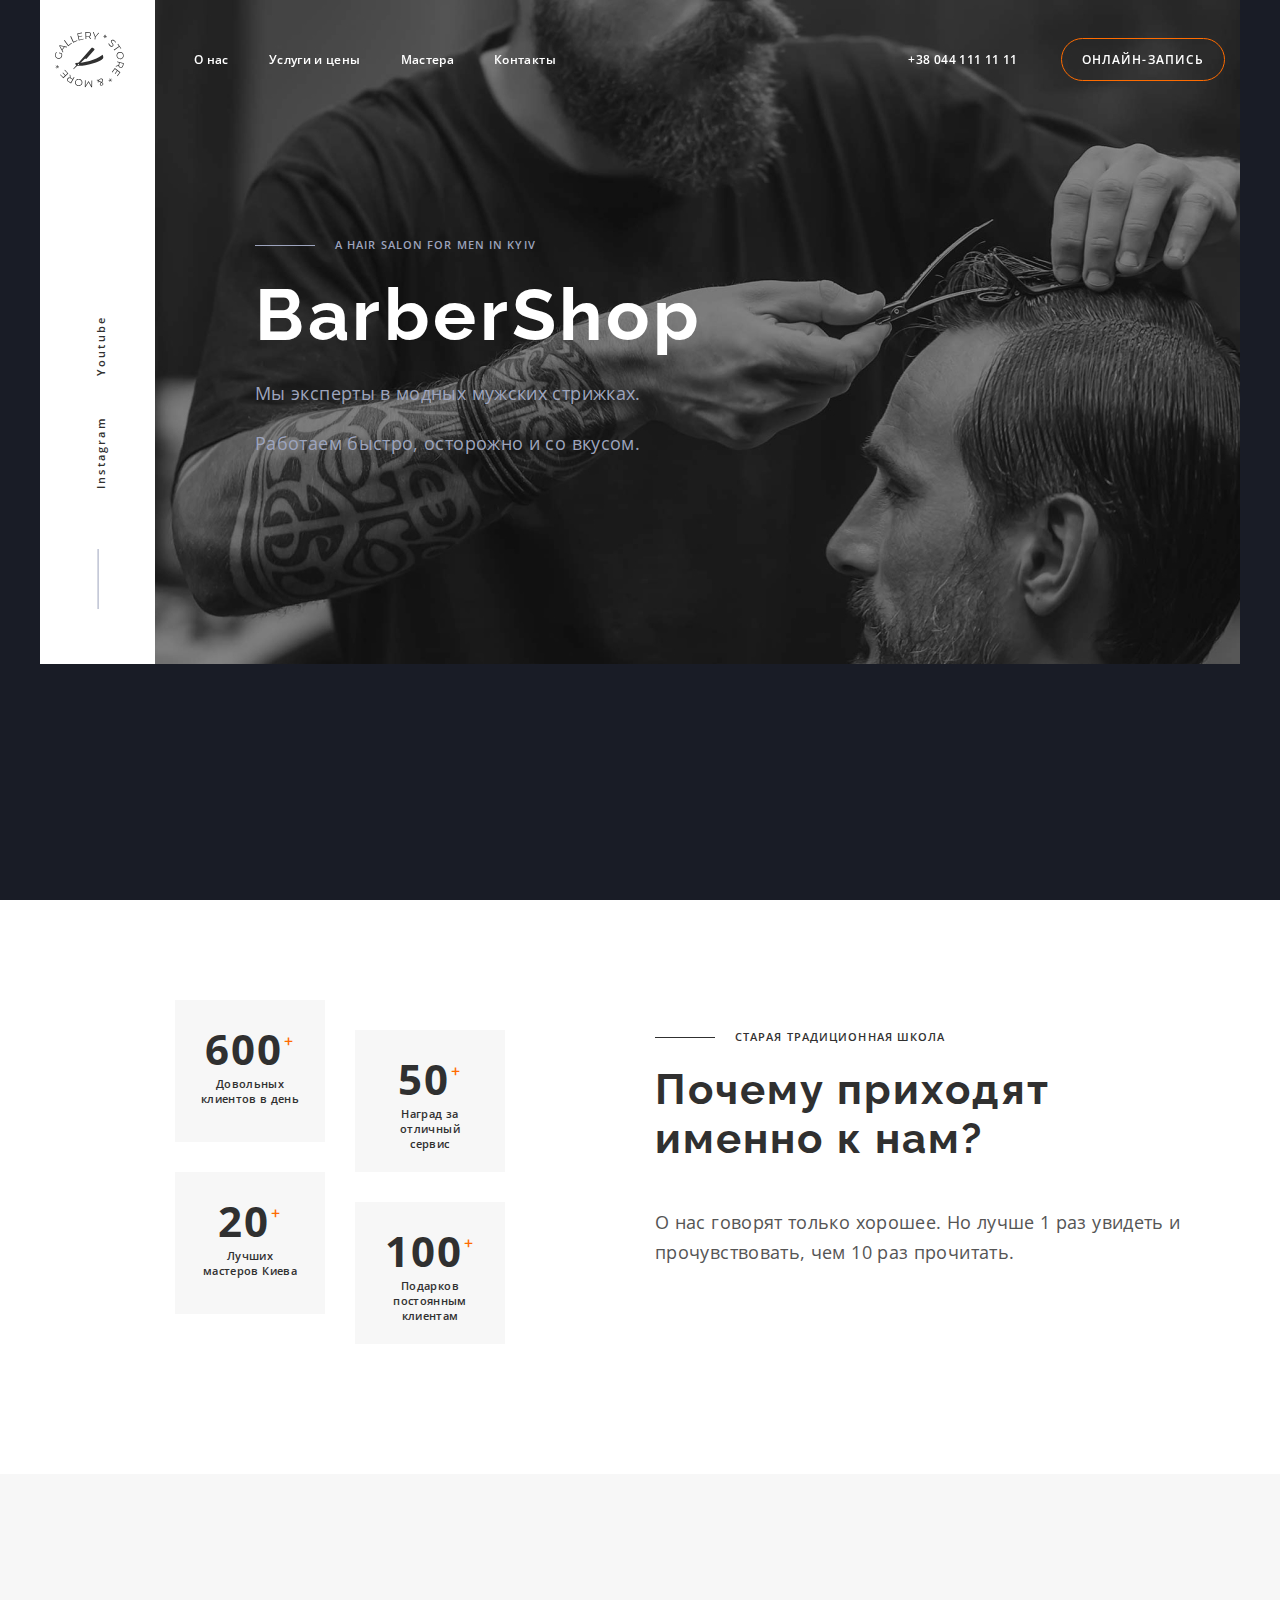
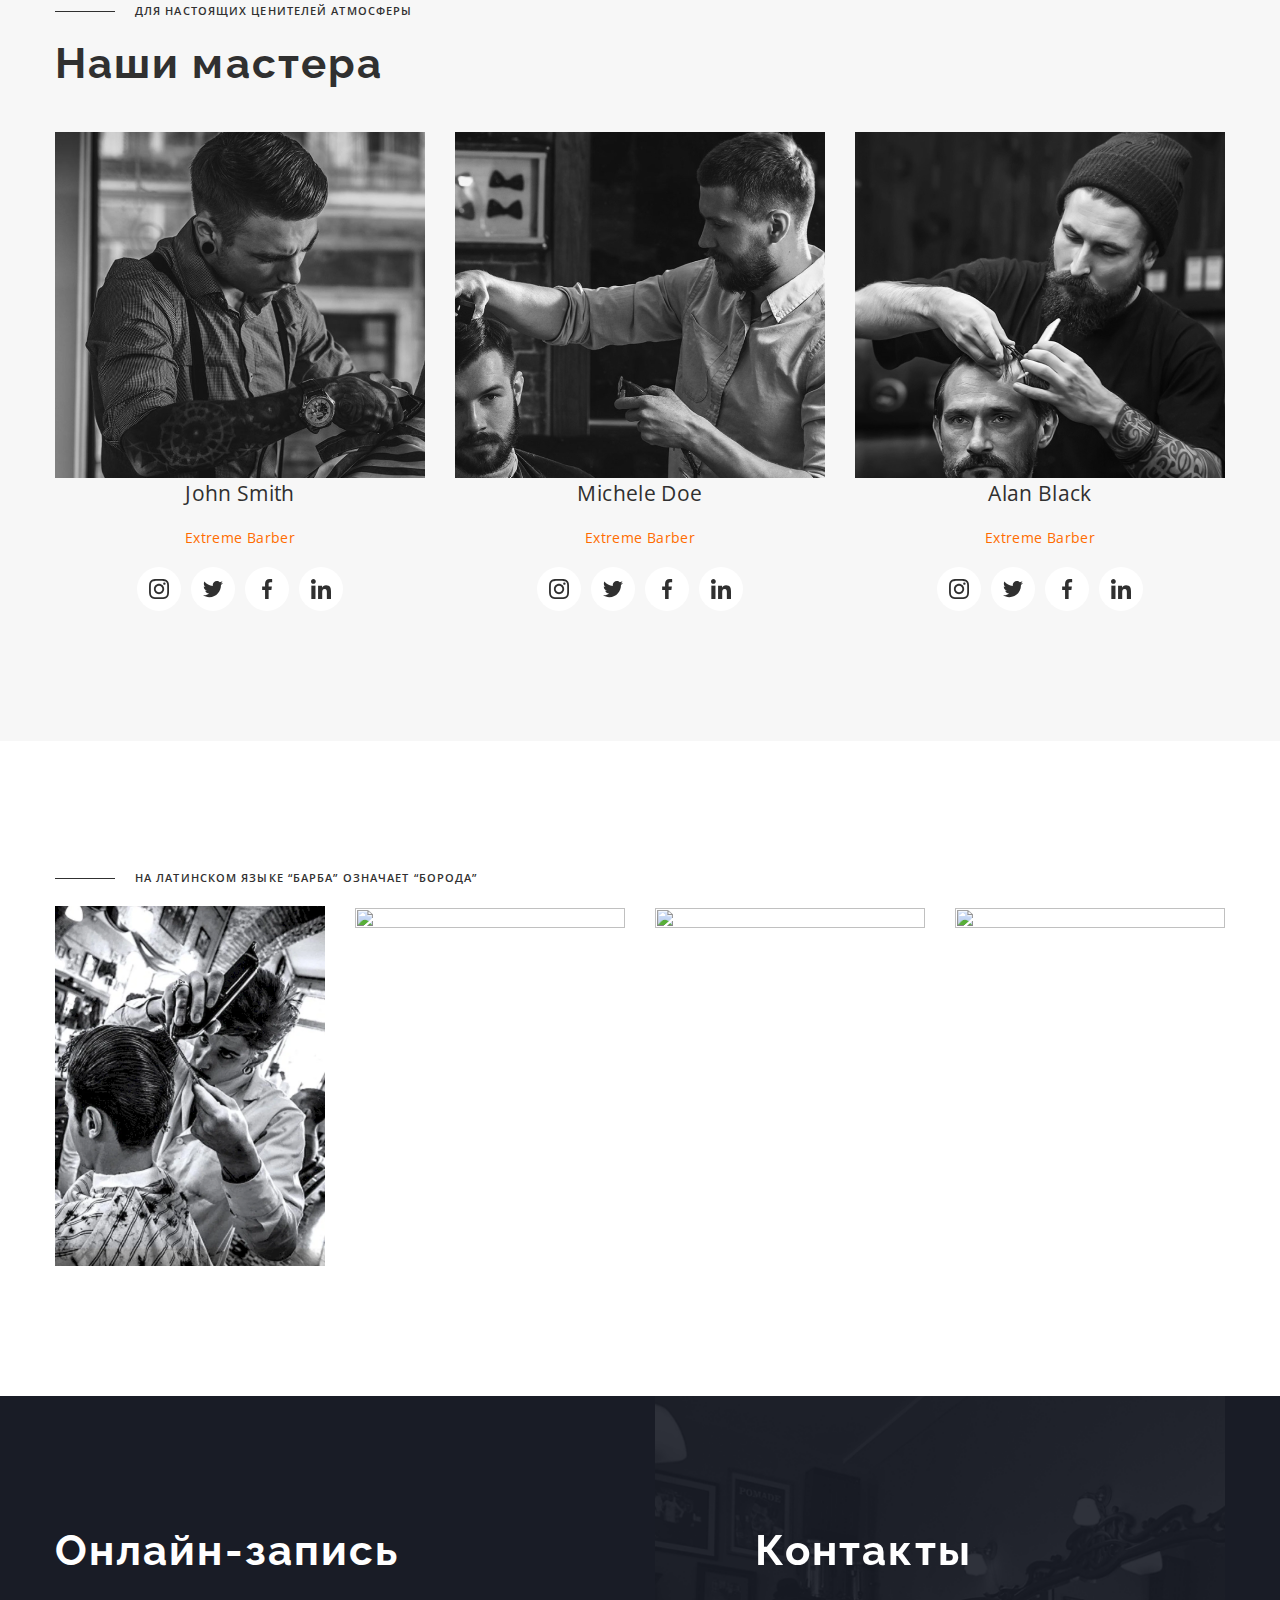
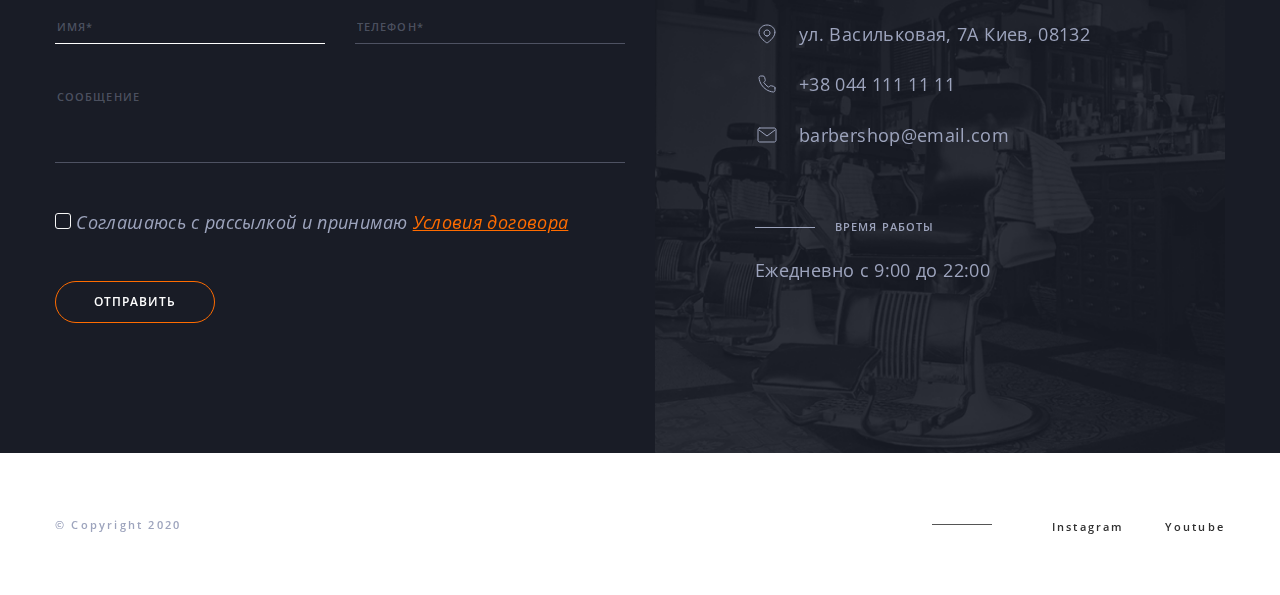
==== commit 97eefb75: "mobile-menu" ====
--- a/index.html
+++ b/index.html
@@ -14,7 +14,7 @@
     <link rel="stylesheet" href="./css/main.css" />
   </head>
   <body>
-    <!-- <header class="hero-header block block--dark-bg">
+    <header class="hero-header block block--dark-bg">
       <div class="container">
         <section class="top-panel">
           <nav class="nav hero-header__nav">
@@ -26,8 +26,16 @@
               <li class="menu__item"><a class="link" href="#contacts">Контакты</a></li>
             </ul>
           </nav>
-          <a class="link" href="tel:+380441111111">+38 044 111 11 11</a>
-          <a class="link btn top-panel__btn btn--light" href="#contact-form">онлайн-запись</a>
+          <div class="link-wrap">
+            <a class="link" href="tel:+380441111111">+38 044 111 11 11</a>
+            <a class="link btn top-panel__btn btn--light" href="#contact-form">онлайн-запись</a>
+          </div>
+          <button class="mobile-menu__btn" data-menu-button>
+            <svg class="menu-btn__icon" width="40" height="40">
+              <use class="menu-btn__icon-close" href="./images/icons/sprite.svg#icon-close"></use>
+              <use class="menu-btn__icon-menu" href="./images/icons/sprite.svg#icon-menu"></use>
+            </svg>
+          </button>
         </section>
 
         <section class="">
@@ -63,7 +71,31 @@
           </div>
         </section>
       </div>
-    </header> -->
+    </header>
+    <div class="mobile-menu" data-menu>
+      <!-- <div class="container"> -->
+      <ul class="list mobile-menu__list">
+        <li class="mobile-menu__item"><a class="link" href="#about">О нас</a></li>
+        <li class="mobile-menu__item"><a class="link" href="#price">Услуги и цены</a></li>
+        <li class="mobile-menu__item"><a class="link" href="#team">Мастера</a></li>
+        <li class="mobile-menu__item"><a class="link" href="#contacts">Контакты</a></li>
+      </ul>
+      <a class="link" href="tel:+380441111111">+38 044 111 11 11</a>
+      <a class="link btn mobile-menu__link" href="#contact-form">онлайн-запись</a>
+      <ul class="list socials mobile-menu__socials line">
+        <li class="socials__item">
+          <a class="link socials__link" href="https://www.instagram.com/" target="_blank" rel="noopener noreferrer">
+            Instagram
+          </a>
+        </li>
+        <li class="socials__item">
+          <a class="link socials__link" href="https://www.facebook.com/" target="_blank" rel="noopener noreferrer">
+            Youtube
+          </a>
+        </li>
+      </ul>
+      <!-- </div> -->
+    </div>
     <main>
       <!-- <section class="section about" id="about">
         <div class="container flexbox">
@@ -264,7 +296,42 @@
           <h2 class="title section__title visually-hidden">Галерея наших работ</h2>
           <ul class="list card-set">
             <li class="card-set__item gallery__item">
-              <img src="./images/gallery/img-1.jpg" width="270" height="360" alt="" />
+              <picture>
+                <source
+                  srcset="
+                    ./images/gallery/desktop/img1_desktop.webp    1x,
+                    ./images/gallery/desktop/img1@2x_desktop.webp 2x
+                  "
+                  media="(min-width: 1200px)"
+                  type="image/webp"
+                />
+                <source
+                  srcset="./images/gallery/tablet/img1_tablet.webp 1x, ./images/gallery/tablet/img1@2x_tablet.webp 2x"
+                  media="(min-width: 768px)"
+                  type="image/webp"
+                />
+                <source
+                  srcset="./images/gallery/mobile/img1_mobile.webp 1x, ./images/gallery/mobile/img1@2x_mobile.webp 2x"
+                  media="(max-width: 767.98px)"
+                  type="image/webp"
+                />
+                <source
+                  srcset="./images/gallery/desktop/img1_desktop.jpg 1x, ./images/gallery/desktop/img1@2x_desktop.jpg 2x"
+                  media="(min-width: 1200px)"
+                  type="image/jpeg"
+                />
+                <source
+                  srcset="./images/gallery/tablet/img1_tablet.jpg 1x, ./images/gallery/tablet/img1@2x_tablet.jpg 2x"
+                  media="(min-width: 768px)"
+                  type="image/jpeg"
+                />
+                <source
+                  srcset="./images/gallery/mobile/img1_mobile.jpg 1x, ./images/gallery/mobile/img1@2x_mobile.jpg 2x"
+                  media="(max-width: 767.98px)"
+                  type="image/jpeg"
+                />
+                <img src="./images/gallery/mobile/img1_mobile.jpg" width="418" height="360" alt="" />
+              </picture>
             </li>
             <li class="card-set__item gallery__item">
               <img src="./images/gallery/img-2.jpg" width="270" height="360" alt="" />
@@ -393,5 +460,6 @@
       </div>
     </div> -->
     <script src="./js/modal.js"></script>
+    <script src="./js/menu.js"></script>
   </body>
 </html>
--- a/css/main.css
+++ b/css/main.css
@@ -178,8 +178,20 @@
 
 .page-title {
   margin-bottom: 20px;
-  font-size: 72px;
+  font-size: 42px;
   line-height: 1.18;
+}
+
+@media screen and (min-width: 480px) {
+  .page-title {
+    font-size: 48px;
+  }
+}
+
+@media screen and (min-width: 1200px) {
+  .page-title {
+    font-size: 72px;
+  }
 }
 
 .title-label {
@@ -199,7 +211,13 @@
 }
 
 .menu {
-  display: inline-flex;
+  display: none;
+}
+
+@media screen and (min-width: 768px) {
+  .menu {
+    display: inline-flex;
+  }
 }
 
 .menu__item:not(:last-child) {
@@ -409,6 +427,80 @@
   right: 15px;
 }
 
+.mobile-menu {
+  position: fixed;
+  top: 0;
+  left: 0;
+  opacity: 0;
+  width: 100%;
+  height: 100vh;
+  padding: 118px 40px 40px;
+  background-color: #fff;
+  transition: 0.5s;
+  z-index: 99;
+}
+
+.mobile-menu.is-open {
+  opacity: 1;
+}
+
+.mobile-menu__list {
+  margin-bottom: 64px;
+  font-weight: 600;
+  font-size: 18px;
+  line-height: 25px;
+  letter-spacing: 0.1em;
+}
+
+.mobile-menu__item:not(:last-child) {
+  margin-bottom: 24px;
+}
+
+.mobile-menu__link {
+  display: inline-block;
+  margin-top: 24px;
+}
+
+.mobile-menu__socials {
+  position: relative;
+  flex-direction: column;
+  justify-content: flex-start;
+  margin-top: 64px;
+  padding-left: 60px;
+}
+
+.mobile-menu__socials::before {
+  position: absolute;
+  top: 14px;
+  left: 0;
+}
+
+.mobile-menu__btn {
+  width: 40px;
+  height: 40px;
+  background-color: transparent;
+  border: none;
+  cursor: pointer;
+}
+
+@media screen and (min-width: 768px) {
+  .mobile-menu__btn {
+    display: none;
+  }
+}
+
+.is-open .menu-btn__icon-menu {
+  display: none;
+}
+
+.menu-btn__icon-close {
+  display: none;
+}
+
+.is-open .menu-btn__icon-close {
+  display: block;
+}
+
 .btn--light, .title--light {
   color: var(--alt-title-cl);
 }
@@ -464,6 +556,20 @@
   color: #fff;
 }
 
+.link-wrap {
+  display: none;
+}
+
+@media screen and (min-width: 768px) {
+  .link-wrap {
+    display: block;
+  }
+}
+
+.hero-header {
+  min-height: 100vh;
+}
+
 .hero-header__logo {
   margin-right: 70px;
 }
@@ -473,6 +579,7 @@
 }
 
 .hero-header .container {
+  align-items: center;
   position: relative;
   background-image: url(../images/hero/img1.jpg);
   background-repeat: no-repeat;
@@ -480,23 +587,36 @@
 }
 
 .hero-header__content {
-  width: calc(100% / 12 * 5);
-  padding-top: 150px;
-  padding-bottom: 206px;
-  margin-left: 200px;
+  padding-top: 110px;
+  padding-bottom: 150px;
+}
+
+@media screen and (min-width: 1200px) {
+  .hero-header__content {
+    width: calc(100% / 12 * 5);
+    padding-top: 150px;
+    padding-bottom: 206px;
+    margin-left: 200px;
+  }
 }
 
 .hero-header__sidebar {
+  display: none;
   position: absolute;
   top: 0;
   left: 0;
-  display: flex;
   justify-content: center;
   align-items: flex-end;
   width: 115px;
   height: 100%;
   padding-bottom: 40px;
   background-color: #fff;
+}
+
+@media screen and (min-width: 768px) {
+  .hero-header__sidebar {
+    display: flex;
+  }
 }
 
 .price {
